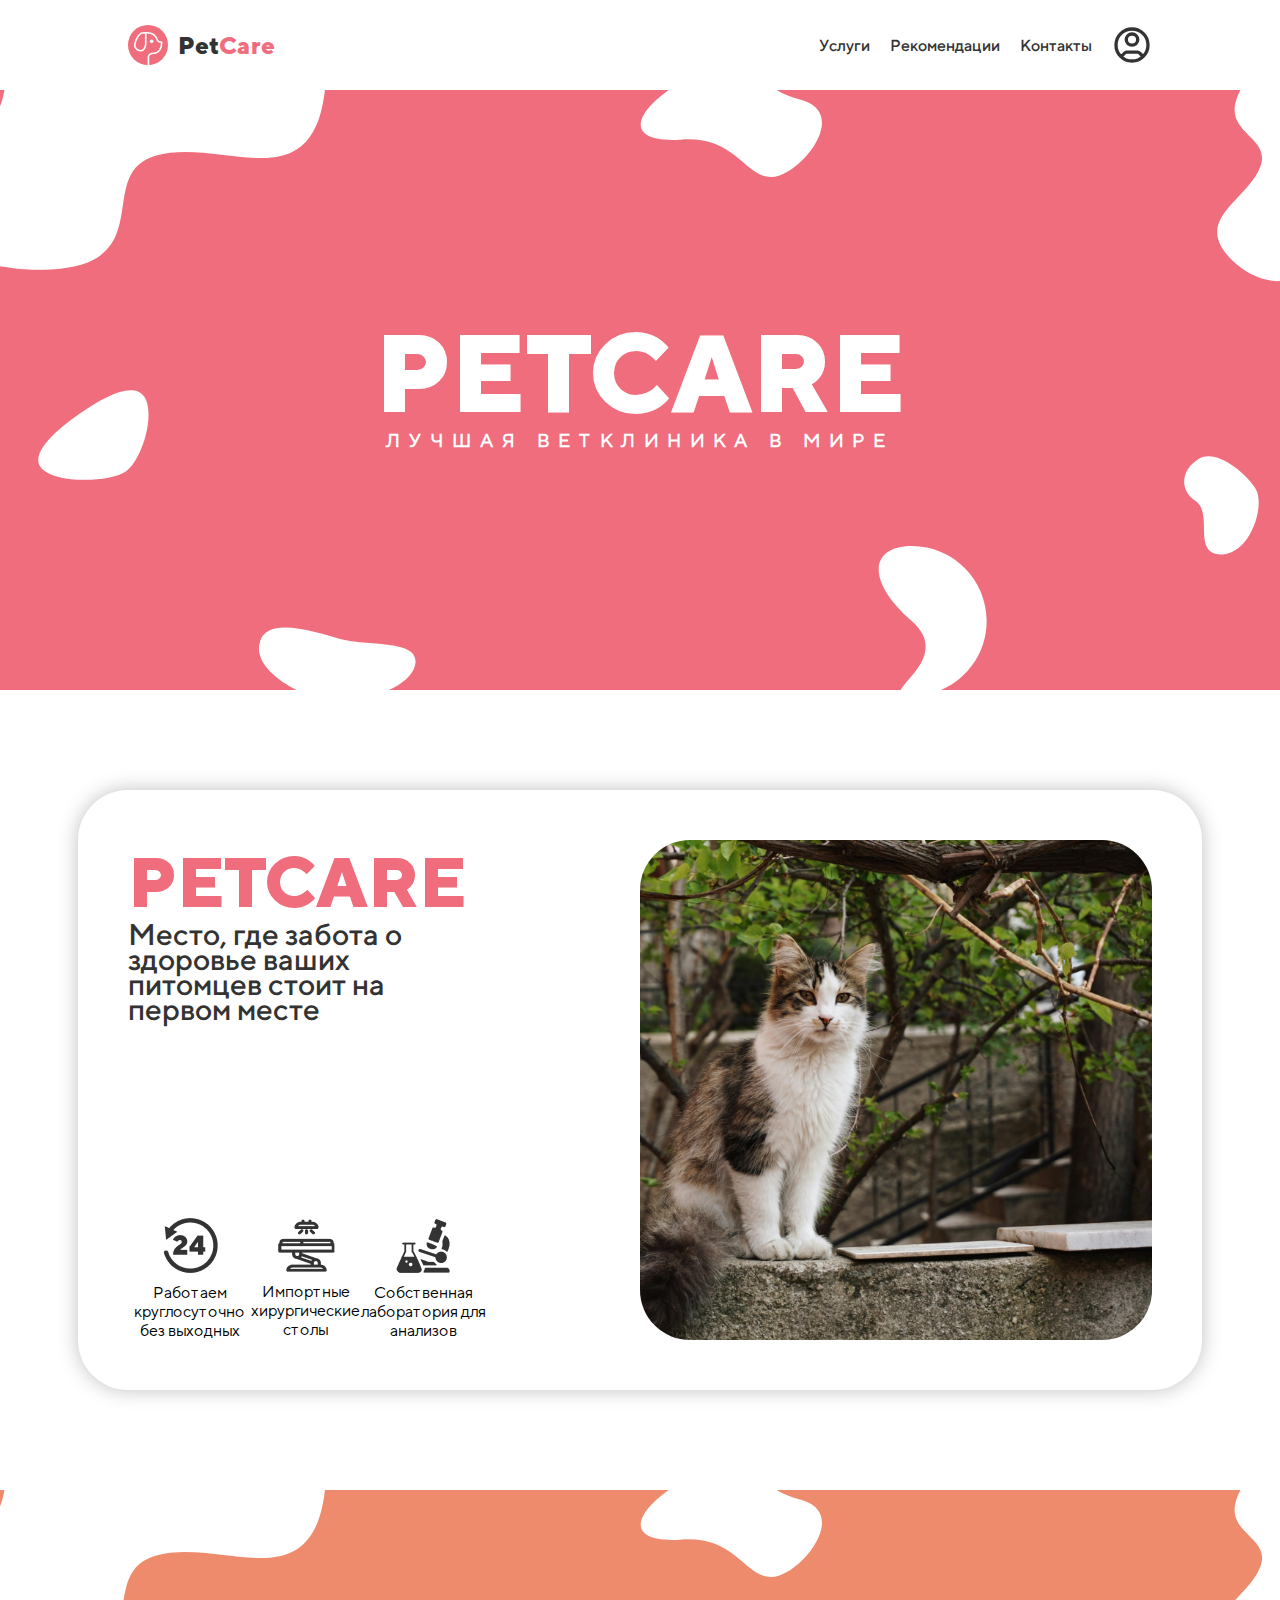
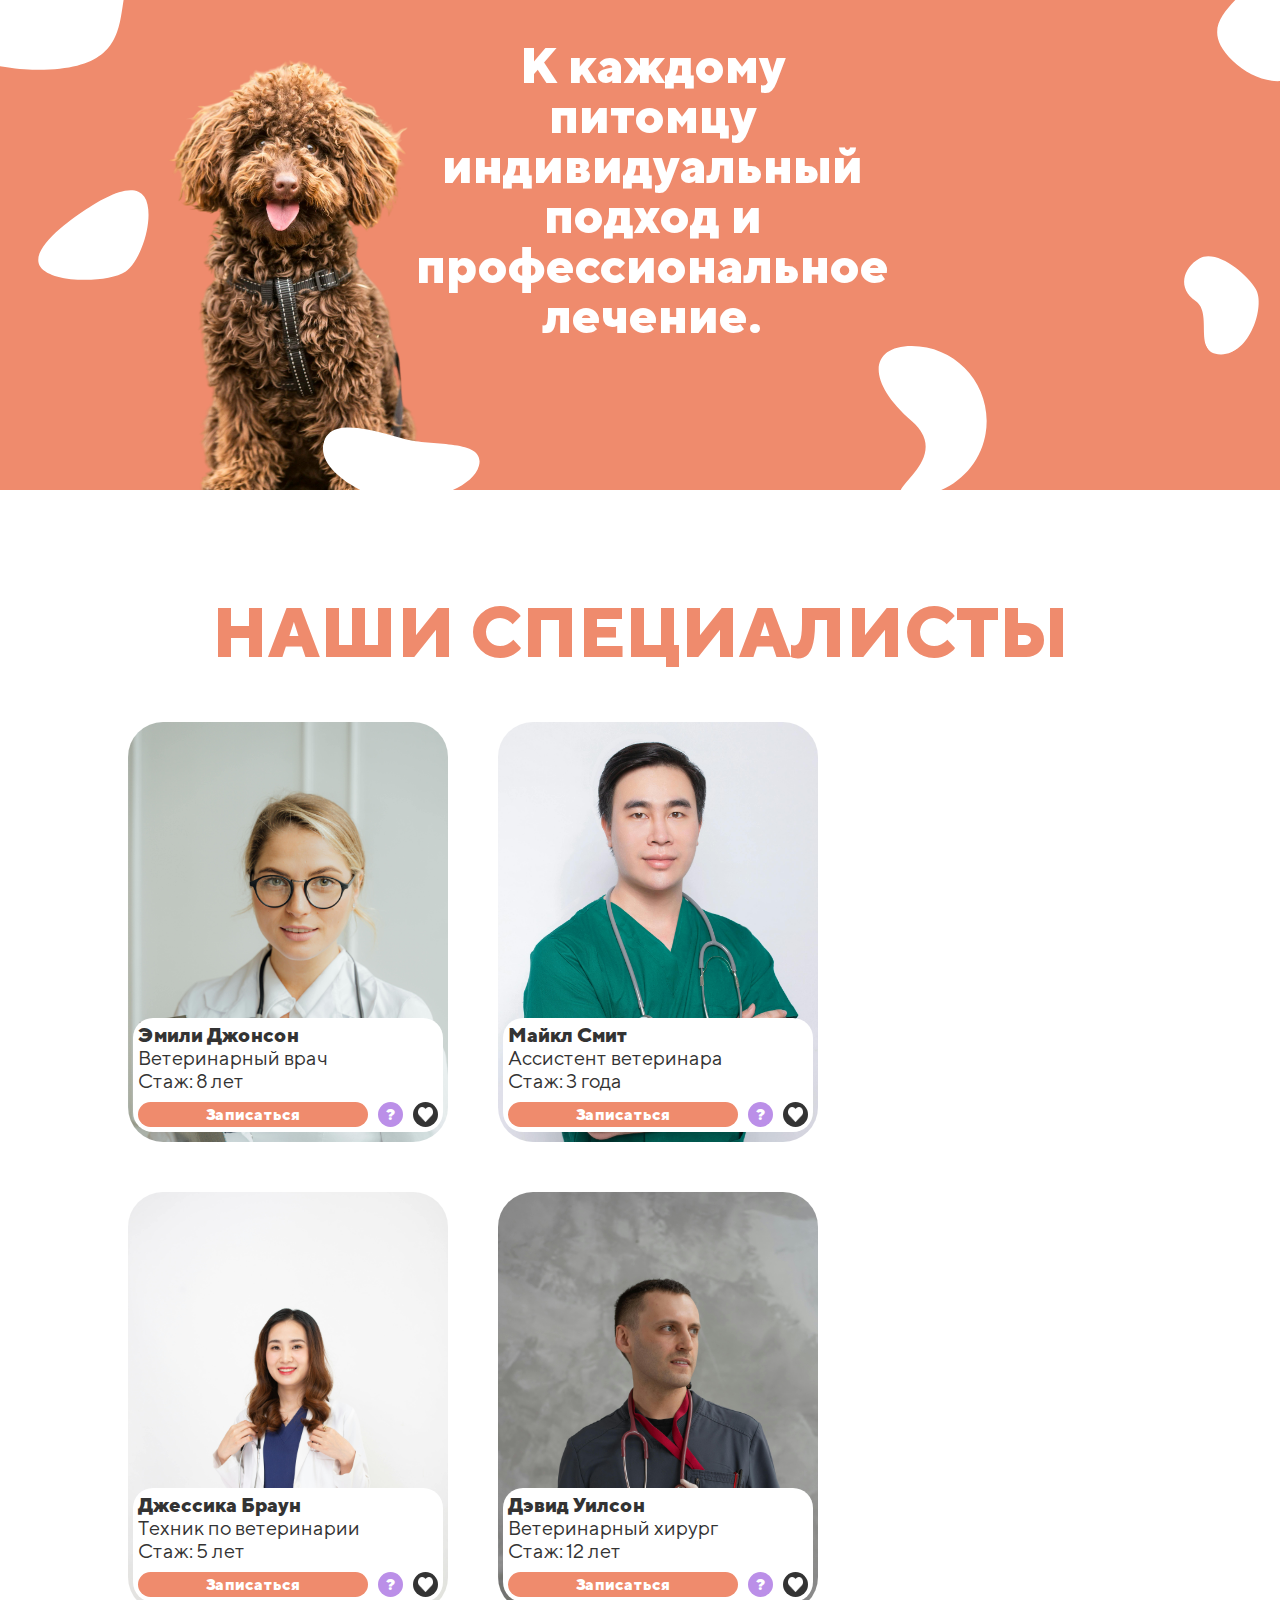
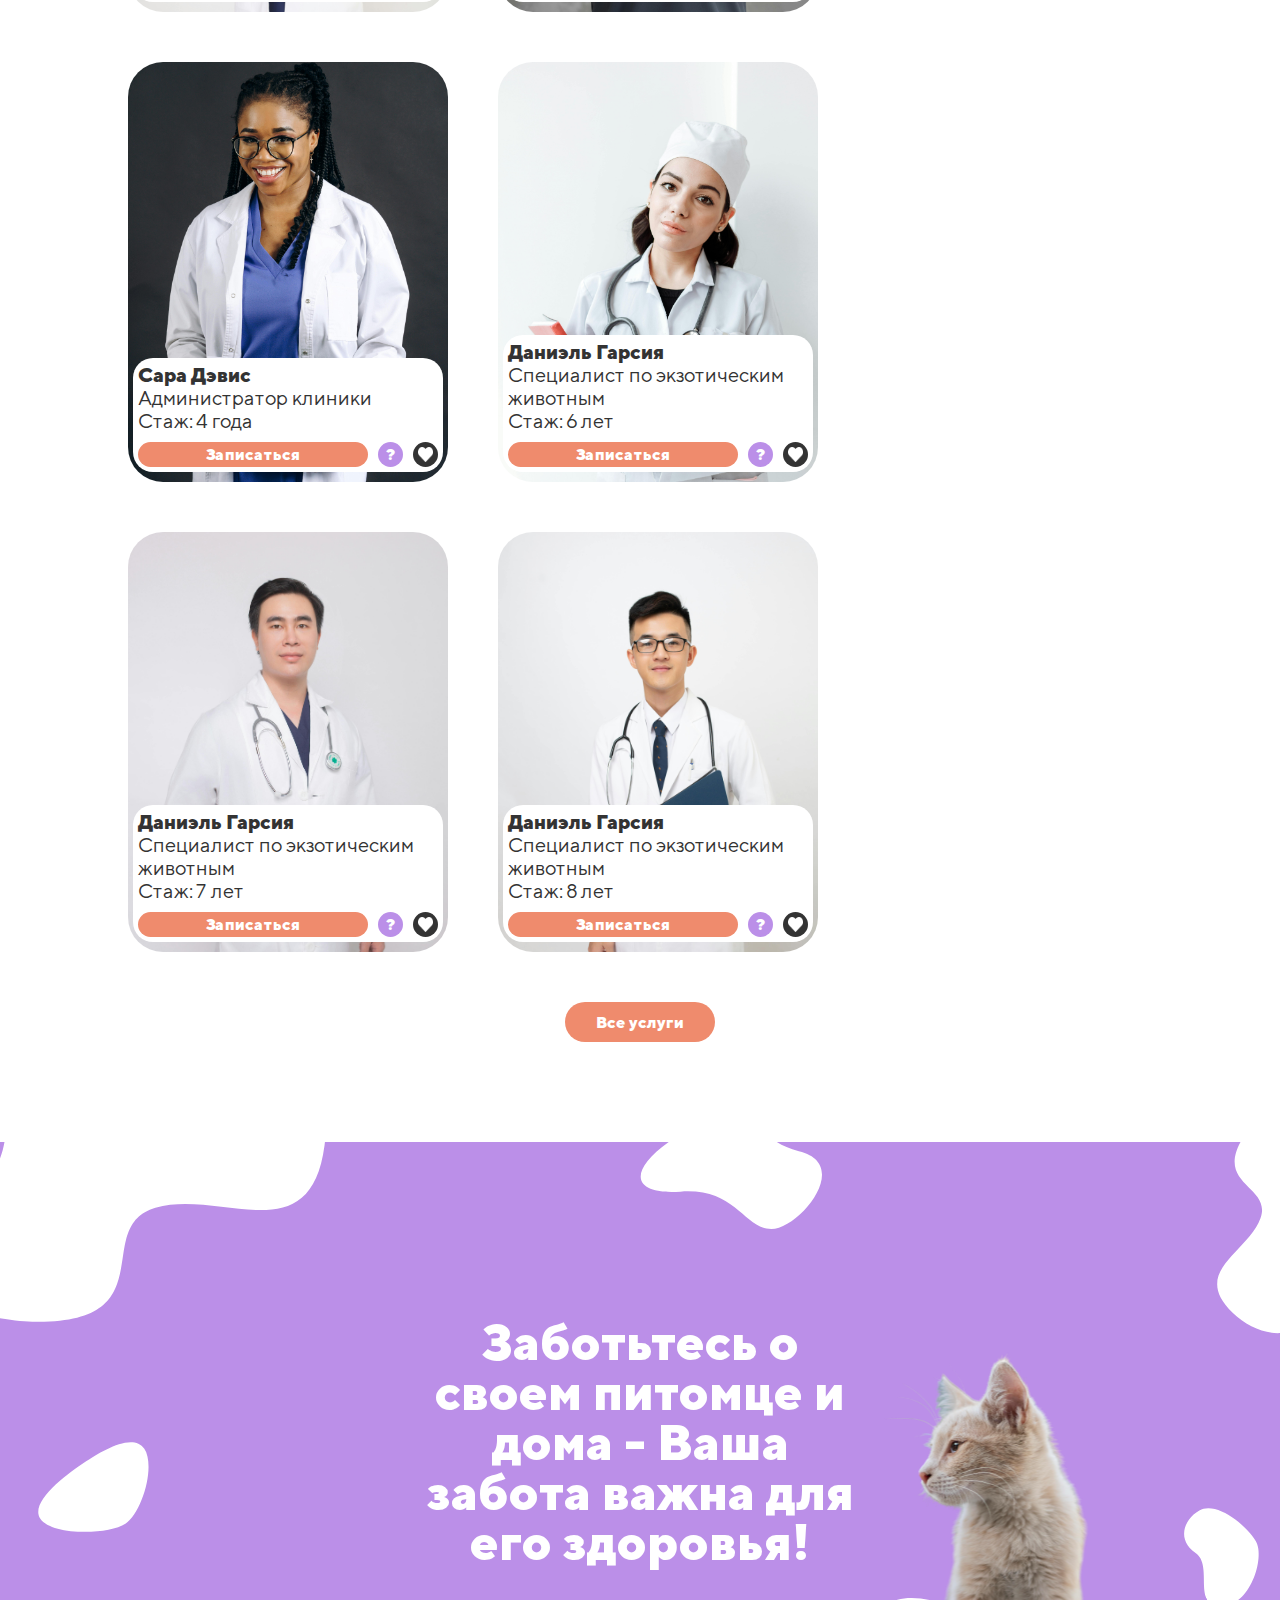
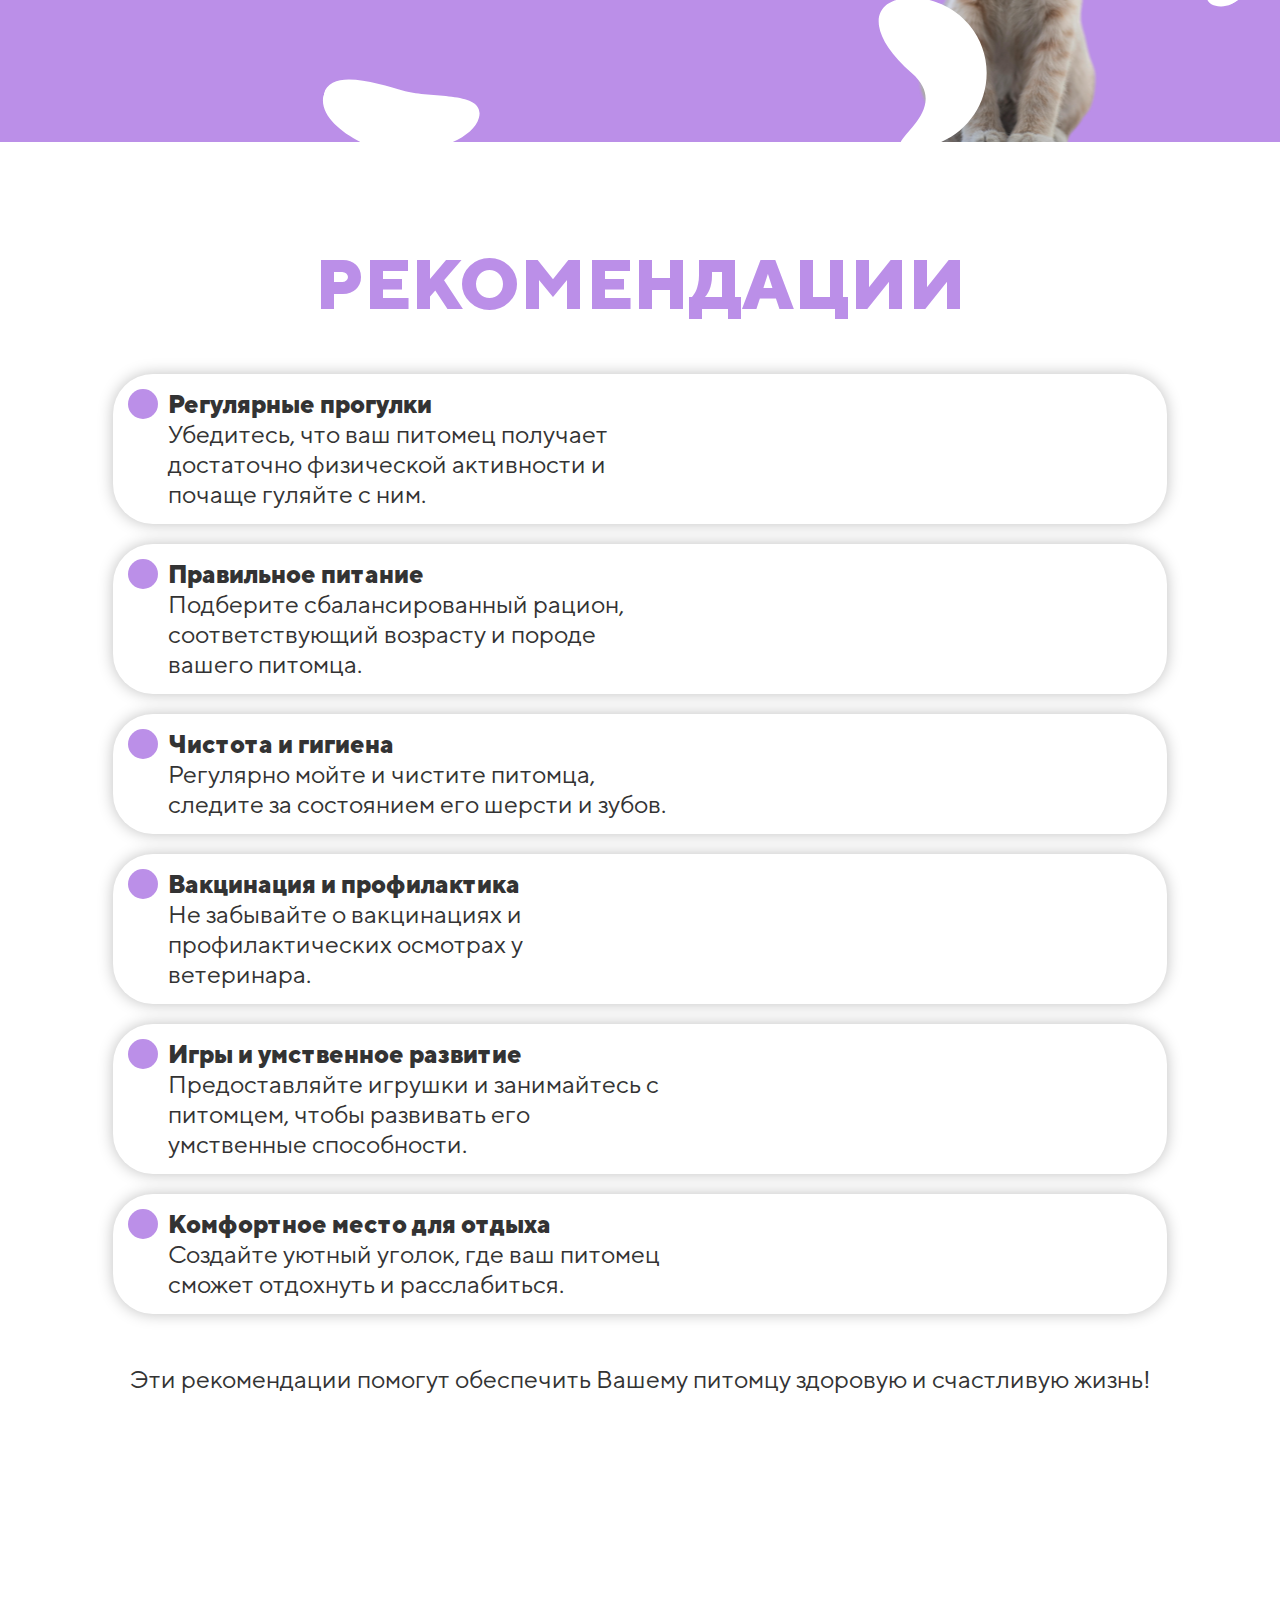
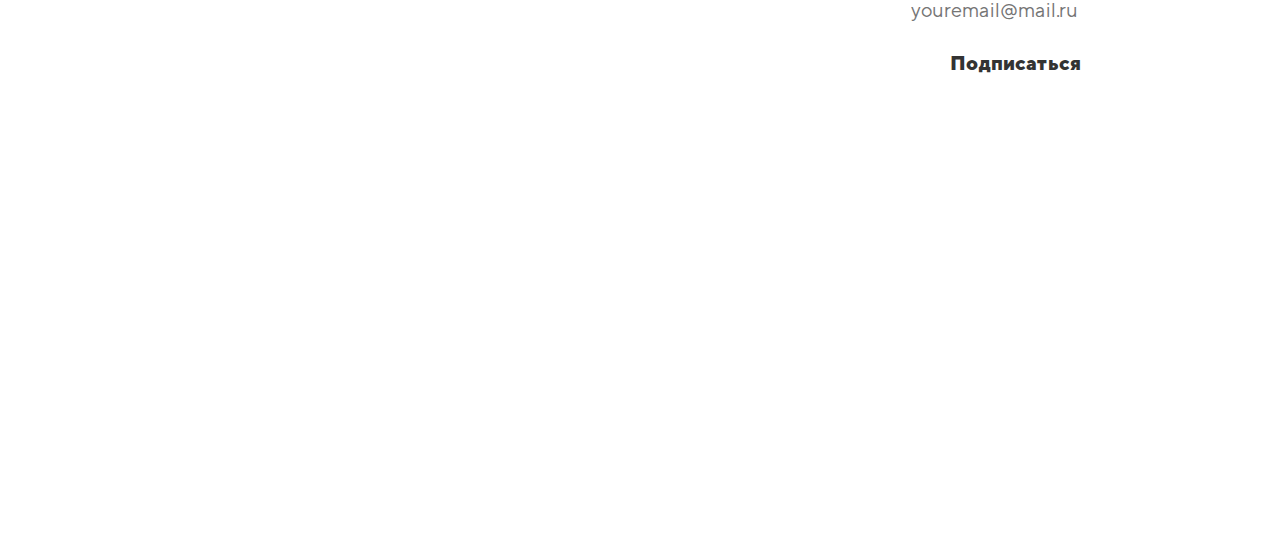
==== index.html @ 59696655 "development css - test media request" ====
<!DOCTYPE html>
<html lang="en">
<head>
    <meta charset="UTF-8">
    <meta name="viewport" content="width=device-width, initial-scale=1.0">

    <link rel="stylesheet" href="css/style.css">
    <link rel="stylesheet" href="css/index.css">
    <title>PetCare</title>
    <link rel="icon" href="Figma/Website layout/UI Elements/logo.svg" type="imgage/svg">
</head>
<body>

    <header>

        <nav class="menu">

            <div class="menu__logo">
                <a href="" class="menu__logotype" aria-label="Логотип"></a>
                <a href="" class="menu__title">Pet<span class="menu__title--color">Care</span></a>
            </div>

            <div class="menu__sections">
                <a href="services.html">Услуги</a>
                <a href="#recomendations">Рекомендации</a>
                <a href="#contacts">Контакты</a>
                <a href="#sign_in" class="menu__sign_up" aria-label="Профиль"></a>
                <a href="#sign_in" class="menu__sign_up--phone">Профиль</a>
            </div>

        </nav>

    </header>

    <main>

        <section id="banner_main" class="banner_main">
            <div class="banner_main__title">
                <p class="banner_main__title_text">PetCare</p>
                <p class="banner_main__slogan">Лучшая ветклиника в мире</span></p>
            </div>
            <div class="banner_main__bubbles">
                <img src="Figma/Website layout/UI Elements/Bubbles/Ellipse 1.svg" alt="Декоративная фигура" class="bubble b1">
                <img src="Figma/Website layout/UI Elements/Bubbles/Ellipse 2.svg" alt="Декоративная фигура" class="bubble b2">
                <img src="Figma/Website layout/UI Elements/Bubbles/Ellipse 3.svg" alt="Декоративная фигура" class="bubble b3">
                <img src="Figma/Website layout/UI Elements/Bubbles/Ellipse 4.svg" alt="Декоративная фигура" class="bubble b4">
                <img src="Figma/Website layout/UI Elements/Bubbles/Ellipse 5.svg" alt="Декоративная фигура" class="bubble b5">
                <img src="Figma/Website layout/UI Elements/Bubbles/Ellipse 6.svg" alt="Декоративная фигура" class="bubble b6">
                <img src="Figma/Website layout/UI Elements/Bubbles/Ellipse 7.svg" alt="Декоративная фигура" class="bubble b7">
            </div>
        </section>

        <section class="section_about" id="about">

            <div class="section_about__info">

                <div class="section_about__slogan">
                    <p class="section_about__title">PetCare</p>
                    <p class="section_about__text">Место, где забота о здоровье ваших питомцев стоит на первом месте</p>
                </div>
                
                <div class="section_about__facts">

                    <div class="section_about__fact section_about__time">
                        <img src="Figma/Website layout/UI Elements/24.png" alt="24 часа">
                        <p>Работаем круглосуточно без выходных</p>
                    </div>

                    <div class="section_about__fact section_about__hirurg">
                        <img src="Figma/Website layout/UI Elements/hirurg.png" alt="Хирургический стол">
                        <p>Импортные хирургические столы</p>
                    </div>

                    <div class="section_about__fact section_about__laboratory">
                        <img src="Figma/Website layout/UI Elements/laboratory.png" alt="Лаборатория">
                        <p>Собственная лаборатория для анализов</p>
                    </div>

                </div>

            </div>

            <div class="section_about__image" aria-label="Фото кошки"></div>

        </section>

        <section id="banner_specialists" class="banner_specialists">
            <p class="banner_specialists__title">К каждому питомцу индивидуальный подход
                и профессиональное лечение.</p>
            <img src="Figma/Website layout/media/brown_dog.png" alt="Коричневая собака" class="banner_specialists__dog">
            <div class="banner_specialists__bubbles">
                <img src="Figma/Website layout/UI Elements/Bubbles/Ellipse 1.svg" alt="Декоративная фигура" class="bubble b1">
                <img src="Figma/Website layout/UI Elements/Bubbles/Ellipse 2.svg" alt="Декоративная фигура" class="bubble b2">
                <img src="Figma/Website layout/UI Elements/Bubbles/Ellipse 3.svg" alt="Декоративная фигура" class="bubble b3">
                <img src="Figma/Website layout/UI Elements/Bubbles/Ellipse 4.svg" alt="Декоративная фигура" class="bubble b4">
                <img src="Figma/Website layout/UI Elements/Bubbles/Ellipse 5.svg" alt="Декоративная фигура" class="bubble b5">
                <img src="Figma/Website layout/UI Elements/Bubbles/Ellipse 6.svg" alt="Декоративная фигура" class="bubble b6">
                <img src="Figma/Website layout/UI Elements/Bubbles/Ellipse 7.svg" alt="Декоративная фигура" class="bubble b7">
            </div>
        </section>

        <section class="section_specialists">
            <p class="section_specialists__title">Наши специалисты</p>

            <div class="section_specialists__list">

                <div class="section_specialists__doctor d1" style="background-image: url('Figma/Website layout/media/doctor 1.jpg');">
                    <div class="section_specialists__doctor_info_card">
                        <div class="section_specialists__doctor_info">
                            <p class="name">Эмили Джонсон</p>
                            <p class="job">Ветеринарный врач</p>
                            <p class="experience">Стаж: 8 лет</p>
                        </div>
                        <div class="section_specialists__doctor_buttons">
                            <a href="services.html" role="button" class="button__booking">Записаться</a>
                            <a href="about_doctor.html" role="button" class="button__about">?</a>
                            <label for="favorite1" class="button_favorite">
                                <input type="checkbox" id="favorite1">
                                <div class="button_favorite__button"><img src="Figma/Website layout/UI Elements/heart 2.png" alt="Сердечко"></div>
                            </label>
                        </div>
                    </div>
                </div>
                
                <div class="section_specialists__doctor d2" style="background-image: url('Figma/Website layout/media/doctor 2.jpg');">
                    <div class="section_specialists__doctor_info_card">
                        <div class="section_specialists__doctor_info">
                            <p class="name">Майкл Смит</p>
                            <p class="job">Ассистент ветеринара</p>
                            <p class="experience">Стаж: 3 года</p>
                        </div>
                        <div class="section_specialists__doctor_buttons">
                            <a href="services.html" role="button" class="button__booking">Записаться</a>
                            <a href="about_doctor.html" role="button" class="button__about">?</a>
                            <label for="favorite2" class="button_favorite">
                                <input type="checkbox" id="favorite2">
                                <div class="button_favorite__button"><img src="Figma/Website layout/UI Elements/heart 2.png" alt="Сердечко"></div>
                            </label>
                        </div>
                    </div>
                </div>

                <div class="section_specialists__doctor d3" style="background-image: url('Figma/Website layout/media/doctor 3.jpg');">
                    <div class="section_specialists__doctor_info_card">
                        <div class="section_specialists__doctor_info">
                            <p class="name">Джессика Браун</p>
                            <p class="job">Техник по ветеринарии</p>
                            <p class="experience">Стаж: 5 лет</p>
                        </div>
                        <div class="section_specialists__doctor_buttons">
                            <a href="services.html" role="button" class="button__booking">Записаться</a>
                            <a href="about_doctor.html" role="button" class="button__about">?</a>
                            <label for="favorite3" class="button_favorite">
                                <input type="checkbox" id="favorite3">
                                <div class="button_favorite__button"><img src="Figma/Website layout/UI Elements/heart 2.png" alt="Сердечко"></div>
                            </label>
                        </div>
                    </div>
                </div>

                <div class="section_specialists__doctor d4" style="background-image: url('Figma/Website layout/media/doctor 4.jpg');">
                    <div class="section_specialists__doctor_info_card">
                        <div class="section_specialists__doctor_info">
                            <p class="name">Дэвид Уилсон</p>
                            <p class="job">Ветеринарный хирург</p>
                            <p class="experience">Стаж: 12 лет</p>
                        </div>
                        <div class="section_specialists__doctor_buttons">
                            <a href="services.html" role="button" class="button__booking">Записаться</a>
                            <a href="about_doctor.html" role="button" class="button__about">?</a>
                            <label for="favorite4" class="button_favorite">
                                <input type="checkbox" id="favorite4">
                                <div class="button_favorite__button"><img src="Figma/Website layout/UI Elements/heart 2.png" alt="Сердечко"></div>
                            </label>
                        </div>
                    </div>
                </div>
                
                <div class="section_specialists__doctor d5" style="background-image: url('Figma/Website layout/media/doctor 5.jpg');">
                    <div class="section_specialists__doctor_info_card">
                        <div class="section_specialists__doctor_info">
                            <p class="name">Сара Дэвис</p>
                            <p class="job">Администратор клиники</p>
                            <p class="experience">Стаж: 4 года</p>
                        </div>
                        <div class="section_specialists__doctor_buttons">
                            <a href="services.html" role="button" class="button__booking">Записаться</a>
                            <a href="about_doctor.html" role="button" class="button__about">?</a>
                            <label for="favorite5" class="button_favorite">
                                <input type="checkbox" id="favorite5">
                                <div class="button_favorite__button"><img src="Figma/Website layout/UI Elements/heart 2.png" alt="Сердечко"></div>
                            </label>
                        </div>
                    </div>
                </div>

                <div class="section_specialists__doctor d6" style="background-image: url('Figma/Website layout/media/doctor 6.jpg');">
                    <div class="section_specialists__doctor_info_card">
                        <div class="section_specialists__doctor_info">
                            <p class="name">Даниэль Гарсия</p>
                            <p class="job">Специалист по экзотическим животным</p>
                            <p class="experience">Стаж: 6 лет</p>
                        </div>
                        <div class="section_specialists__doctor_buttons">
                            <a href="services.html" role="button" class="button__booking">Записаться</a>
                            <a href="about_doctor.html" role="button" class="button__about">?</a>
                            <label for="favorite6" class="button_favorite">
                                <input type="checkbox" id="favorite6">
                                <div class="button_favorite__button"><img src="Figma/Website layout/UI Elements/heart 2.png" alt="Сердечко"></div>
                            </label>
                        </div>
                    </div>
                </div>

                <div class="section_specialists__doctor d7" style="background-image: url('Figma/Website layout/media/doctor 7.jpg');">
                    <div class="section_specialists__doctor_info_card">
                        <div class="section_specialists__doctor_info">
                            <p class="name">Даниэль Гарсия</p>
                            <p class="job">Специалист по экзотическим животным</p>
                            <p class="experience">Стаж: 7 лет</p>
                        </div>
                        <div class="section_specialists__doctor_buttons">
                            <a href="services.html" role="button" class="button__booking">Записаться</a>
                            <a href="about_doctor.html" role="button" class="button__about">?</a>
                            <label for="favorite7" class="button_favorite">
                                <input type="checkbox" id="favorite7">
                                <div class="button_favorite__button"><img src="Figma/Website layout/UI Elements/heart 2.png" alt="Сердечко"></div>
                            </label>
                        </div>
                    </div>
                </div>

                <div class="section_specialists__doctor d8" style="background-image: url('Figma/Website layout/media/doctor 8.jpg');">
                    <div class="section_specialists__doctor_info_card">
                        <div class="section_specialists__doctor_info">
                            <p class="name">Даниэль Гарсия</p>
                            <p class="job">Специалист по экзотическим животным</p>
                            <p class="experience">Стаж: 8 лет</p>
                        </div>
                        <div class="section_specialists__doctor_buttons">
                            <a href="services.html" role="button" class="button__booking">Записаться</a>
                            <a href="about_doctor.html" role="button" class="button__about">?</a>
                            <label for="favorite8" class="button_favorite">
                                <input type="checkbox" id="favorite8">
                                <div class="button_favorite__button"><img src="Figma/Website layout/UI Elements/heart 2.png" alt="Сердечко"></div>
                            </label>
                        </div>
                    </div>
                </div>

            </div>

            <a href="services.html" role="button" class="button__services">Все услуги</a>
        </section>

        <section id="banner_recomendations" class="banner_recomendations">
            <p class="banner_recomendations__title">Заботьтесь о своем питомце и дома -
                Ваша забота важна для его здоровья!</p>
            <img src="Figma/Website layout/media/white_cat.png" alt="Белые кот" class="banner_recomendations__cat">
            <div class="banner_recomendations__bubbles">
                <img src="Figma/Website layout/UI Elements/Bubbles/Ellipse 1.svg" alt="Декоративная фигура" class="bubble b1">
                <img src="Figma/Website layout/UI Elements/Bubbles/Ellipse 2.svg" alt="Декоративная фигура" class="bubble b2">
                <img src="Figma/Website layout/UI Elements/Bubbles/Ellipse 3.svg" alt="Декоративная фигура" class="bubble b3">
                <img src="Figma/Website layout/UI Elements/Bubbles/Ellipse 4.svg" alt="Декоративная фигура" class="bubble b4">
                <img src="Figma/Website layout/UI Elements/Bubbles/Ellipse 5.svg" alt="Декоративная фигура" class="bubble b5">
                <img src="Figma/Website layout/UI Elements/Bubbles/Ellipse 6.svg" alt="Декоративная фигура" class="bubble b6">
                <img src="Figma/Website layout/UI Elements/Bubbles/Ellipse 7.svg" alt="Декоративная фигура" class="bubble b7">
            </div>
        </section>

        <section class="recomendations" id="recomendations">
            <p class="recomendations__title">Рекомендации</p>
            
            <div class="recomendations__list">

                <div class="recomendations__tip t1">
                    <div class="list_mark"></div>
                    <div class="tip_text">
                        <p class="tip_title">Регулярные прогулки</p>
                        <p class="tip_text">Убедитесь, что ваш питомец получает достаточно физической активности и почаще гуляйте с ним.</p>
                    </div>
                </div>

                <div class="recomendations__tip t2">
                    <div class="list_mark"></div>
                    <div class="tip_text">
                        <p class="tip_title">Правильное питание</p>
                        <p class="tip_text">Подберите сбалансированный рацион, соответствующий возрасту и породе вашего питомца.</p>
                    </div>
                </div>

                <div class="recomendations__tip t3">
                    <div class="list_mark"></div>
                    <div class="tip_text">
                        <p class="tip_title">Чистота и гигиена</p>
                        <p class="tip_text">Регулярно мойте и чистите питомца, следите за состоянием его шерсти и зубов.</p>
                    </div>
                </div>

                <div class="recomendations__tip t4">
                    <div class="list_mark"></div>
                    <div class="tip_text">
                        <p class="tip_title">Вакцинация и профилактика</p>
                        <p class="tip_text">Не забывайте о вакцинациях и профилактических осмотрах у ветеринара.</p>
                    </div>
                </div>

                <div class="recomendations__tip t5">
                    <div class="list_mark"></div>
                    <div class="tip_text">
                        <p class="tip_title">Игры и умственное развитие</p>
                        <p class="tip_text">Предоставляйте игрушки и занимайтесь с питомцем, чтобы развивать его умственные способности.</p>
                    </div>
                </div>

                <div class="recomendations__tip t6">
                    <div class="list_mark"></div>
                    <div class="tip_text">
                        <p class="tip_title">Комфортное место для отдыха</p>
                        <p class="tip_text">Создайте уютный уголок, где ваш питомец сможет отдохнуть и расслабиться.</p>
                    </div>
                </div>

            </div>

            <p class="recomendations__info">Эти рекомендации помогут обеспечить Вашему питомцу здоровую и счастливую жизнь!</p>

        </section>

    </main>

    <footer>

        <video autoplay loop muted src="Figma/Website layout/media/walk_cat.mp4"></video>
        
        <div class="contacts" id="contacts">
            <p class="contacts__title">Контакты</p>
            <div class="contacts__info">
                <div class="contacts__contact contacts__location">
                    <img src="Figma/Website layout/UI Elements/location.png" alt="Метка локации">
                    <p>ул. Зоологическая, 15, г. Москва, Россия</p>
                </div>
                <div class="contacts__contact contacts__telephone">
                    <img src="Figma/Website layout/UI Elements/phone.png" alt="Смартфон">
                    <p>+7 (495) 123-45-67</p>
                </div>
                <div class="contacts__contact contacts__email">
                    <img src="Figma/Website layout/UI Elements/mail.png" alt="Почтовое письмо">
                    <p>petcare@mail.ru</p>
                </div>
                <div class="contacts__contact contacts__time">
                    <img src="Figma/Website layout/UI Elements/24 white.png" alt="24 часа">
                    <p>Круглосуточно, без выходных</p>
                </div>
            </div>
            <div class="contacts__links">
                <a href="t.me/ia_panorama_mospolytech" class="contacts__link contacts__telegram"><img src="Figma/Website layout/UI Elements/telegram.png" alt="Логотип телеграм"></a>
                <a href="https://vk.com/kuratortv" class="contacts__link contacts__vk"><img src="Figma/Website layout/UI Elements/vk.png" alt="Логотип ВК"></a>
                <a href="mail.ru" class="contacts__link contacts__mail"><img src="Figma/Website layout/UI Elements/mail.svg" alt="Логотип почты"></a>
                <a href="tel:+79186579733" class="contacts__link contacts_phone"><img src="Figma/Website layout/UI Elements/phone.png" alt="Логотип телефона"></a>
            </div>
        </div>

        <div class="subscribe">
            <p class="subscribe__title">Подписка на новости</p>
            <form action="">
                <input required type="email" placeholder="youremail@mail.ru" class="subscribe__input">
                <button type="submit" class="button__subscribe">Подписаться</button>
            </form>
        </div>

        <p class="site_info">© 2025 PetCare</p>

    </footer>

</body>
</html>
---- css/style.css ----
@font-face {
    font-family: "TT Norms regular";
    src: url(../fonts/TTNorms-Regular.ttf);
}


@font-face {
    font-family: "TT Norms medium";
    src: url(../fonts/TTNorms-Medium.otf);
}

@font-face {
    font-family: "TT Norms bold";
    src: url(../fonts/TTNorms-Bold.ttf);
}

@font-face {
    font-family: "TT Norms extrabold";
    src: url(../fonts/TTNorms-ExtraBold.ttf);
}
html{
    scroll-behavior: smooth;
}

body{
    font-family: 'TT Norms regular';
    margin: 0;
    padding: 0;
}

:root{
    --primary-color: #333333;
    --secondary-color: #EF6D7C;
    --peach-color: #EF8B6D;
    --lavender-color: #BB8FE8;
}

::-webkit-scrollbar {
    width: 3px;
    height: 5px;
    display: block;
}

::-webkit-scrollbar-thumb {
    background: var(--primary-color);
    border-radius: 7px;
    padding: 1px;
}

::-webkit-scrollbar-thumb:hover {
    background: var(--secondary-color);
}

a{
    text-decoration: none;
}

p{
    padding: 0;
    margin: 0;
    cursor: default;
}
---- css/index.css ----
/* Шапка сайта */

header{
    display: flex;
    position: sticky;
    z-index: 1000;
    background-color: white;
    justify-content: center;
    align-items: center;
    top: 0;
    height: 10vh;
    width: 100%;
}

nav{
    display: flex;
    align-items: center;
    width: 80%;
}

.menu__logo{
    display: flex;
    align-items: center;
    gap: 10px;
}

.menu__logotype{
    background-image: url("../Figma/Website layout/UI Elements/logo.svg");
    background-size: cover;
    width: 40px;
    height: 40px;
}

.menu__title{
    font-family: 'TT Norms extrabold';
    font-size: 18pt;
    color: var(--primary-color);
}

.menu__title--color{
    color: var(--secondary-color);
}

.menu__sections{
    display: flex;
    margin-left: auto;
    align-items: center;
    gap: 20px;
}

.menu__sections a{
    color: var(--primary-color);
    font-size: 14;
    font-family: 'TT Norms medium';
    font-weight: 10;
    transition: color 0.5s;
}

.menu__sections a:hover{
    color: var(--secondary-color);
}

.menu__sign_up{
    display: flex;
    height: 40px;
    width: 40px;
    background-image: url("../Figma/Website layout/UI Elements/sign in.svg");
    background-size: cover;
}

.menu__sign_up:hover{
    background-image: url("../Figma/Website layout/UI Elements/sign in pink.png");
}

.menu__sign_up--phone{
    display: none;
}



/* Основное содержание сайта */
main{
    display: flex;
    flex-direction: column;
    gap: 100px;
    justify-content: center;
    align-items: center;
    padding-bottom: 50px;
}


/* Главный баннер */

.banner_main{
    display: flex;
    background-color: var(--secondary-color);
    height: 600px;
    width: 100%;
    position: relative;
    justify-content: center;
    align-items: center;
}

.banner_main__title{
    justify-content: center;
    align-items: center;
    color: white;
    z-index: 1;
}

.banner_main__title_text{
    color: white;
    font-size: 110px;
    font-family: 'TT Norms extrabold';
    font-weight: 800;
    text-transform: uppercase;
    line-height: 100px;
    word-wrap: break-word
}

.banner_main__slogan{
    color: white;
    font-size: 19px;
    font-family: 'TT Norms regular';
    font-weight: 700;
    text-transform: uppercase;
    line-height: 38px;
    letter-spacing: 9px;
    word-wrap: break-word;
    text-align: center;
}

.banner_main__slogan--letter{
    letter-spacing: 0;
}

.banner_main__bubbles{
    display: flex;
    position: absolute;
    top: 0;
    bottom: 0;
    right: 0;
    left: 0;
    overflow: hidden;
}

.banner_main
.bubble{
    position: absolute;
}

.banner_main .b1{top: 80%; left: 70%; transform: scale(1.5) rotate(0deg); animation: bubble1 8s  ease infinite alternate-reverse;}
.banner_main .b2{top: 50%; left: 3%; transform: scale(1) rotate(0deg); animation: bubble2 8s  ease infinite alternate;}
.banner_main .b3{top: 90%; left: 20%; transform: scale(1) rotate(15deg); animation: bubble3 8s  ease infinite alternate-reverse;}
.banner_main .b4{top: 60%; left: 90%; transform: scale(0.7) rotate(60deg); animation: bubble4 8s  ease infinite alternate;}
.banner_main .b5{top: -5%; left: 50%; transform: scale(1) rotate(180deg); animation: bubble5 8s  ease infinite alternate;}
.banner_main .b6{top: 1%; left: 95%; transform: scale(1.5) rotate(60deg); animation: bubble6 8s  ease infinite alternate;}
.banner_main .b7{top: -10%; left: -3%; transform: scale(1.5) rotate(180deg); animation: bubble7 8s  ease infinite alternate;}

@keyframes bubble1 {
    0% {}
    100% {top: 75%; left: 75%; transform: scale(1.5) rotate(10deg);}
}
@keyframes bubble2 {
    0% {}
    100% {top: 55%; left: 5%; transform: scale(1) rotate(-10deg);}
}
@keyframes bubble3 {
    0% {}
    100% {top: 85%; left: 15%; transform: scale(1) rotate(30deg);}
}
@keyframes bubble4 {
    0% {}
    100% {top: 55%; left: 85%; transform: scale(0.7) rotate(70deg);}
}
@keyframes bubble5 {
    0% {}
    100% {top: 0%; left: 45%; transform: scale(1) rotate(170deg);}
}
@keyframes bubble6 {
    0% {}
    100% {top: 5%; left: 90%; transform: scale(1.5) rotate(70deg);}
}
@keyframes bubble7 {
    0% {}
    100% {top: -5%; left: 0%; transform: scale(1.5) rotate(170deg);}
}


/* О клинике */

.section_about{
    display: flex;
    flex-direction: row;
    justify-self: center;
    justify-content: center;
    align-items: center;
    width: 80%;
    height: 500px;
    box-shadow: 0px 0px 20px rgba(0, 0, 0, 0.25);
    border-radius: 50px;
    padding: 50px;
}

.section_about__image{
    display: flex;
    margin-left: auto;
    height: 100%;
    width: 50%;

    background-image: url("../Figma/Website layout/media/first_cat.jpg");
    background-size: cover;
    background-position: 100%;
    border-radius: 50px;
}

.section_about__info{
    display: flex;
    flex-direction: column;
    width: 35%;
    height: 100%;
}

.section_about__slogan{
    display: flex;
    flex-direction: column;
}

.section_about__title{
    font-family: 'TT Norms extrabold';
    font-weight: 900;
    font-size: 70px;
    color: var(--secondary-color);
    text-transform: uppercase;
}

.section_about__text{
    font-size: 30px;
    font-family: 'TT Norms medium';
    font-weight: 500;
    line-height: 25px;
    word-wrap: break-word;
    color: var(--primary-color);
}

.section_about__facts{
    display: flex;
    flex-direction: row;
    margin-top: auto;
    justify-content: start;
    align-items: center;
}

.section_about__fact{
    display: flex;
    flex-direction: column;
    align-items: center;
    text-align: center;
    word-wrap: break-word;
    gap: 10px;
}


/* Баннер специалисты */

.banner_specialists{
    display: flex;
    background-color: var(--peach-color);
    height: 600px;
    width: 100%;
    position: relative;
    justify-content: center;
    align-items: center;
    overflow: hidden;
}

.banner_specialists__title{
    display: flex;
    width: 35%;
    text-align: center;
    color: white;
    font-size: 50px;
    font-family: 'TT Norms extrabold';
    line-height: 50px;
    word-wrap: break-word;
    z-index: 3;
}

.banner_specialists img{
    position: absolute;
    transform: scale(0.5);
    left: -10%;
    z-index: 2;
}

.banner_main__bubbles{
    display: flex;
    position: absolute;
    top: 0;
    bottom: 0;
    right: 0;
    left: 0;
    overflow: hidden;
}

.banner_specialists
.bubble{
    position: absolute;
}

.banner_specialists .b1{top: 80%; left: 70%; transform: scale(1.5) rotate(0deg); animation: bubble1 8s  ease infinite alternate-reverse;}
.banner_specialists .b2{z-index: 1; top: 50%; left: 3%; transform: scale(1) rotate(0deg); animation: bubble2 8s  ease infinite alternate;}
.banner_specialists .b3{top: 90%; left: 25%; transform: scale(1) rotate(15deg); animation: bubble3 8s  ease infinite alternate-reverse;}
.banner_specialists .b4{top: 60%; left: 90%; transform: scale(0.7) rotate(60deg); animation: bubble4 8s  ease infinite alternate;}
.banner_specialists .b5{top: -5%; left: 50%; transform: scale(1) rotate(180deg); animation: bubble5 8s  ease infinite alternate;}
.banner_specialists .b6{top: 1%; left: 95%; transform: scale(1.5) rotate(60deg); animation: bubble6 8s  ease infinite alternate;}
.banner_specialists .b7{top: -10%; left: -3%; transform: scale(1.5) rotate(180deg); animation: bubble7 8s  ease infinite alternate;}

@keyframes bubble1 {
    0% {}
    100% {top: 75%; left: 75%; transform: scale(1.5) rotate(10deg);}
}
@keyframes bubble2 {
    0% {}
    100% {top: 55%; left: 7%; transform: scale(1) rotate(-10deg);}
}
@keyframes bubble3 {
    0% {}
    100% {top: 85%; left: 20%; transform: scale(1) rotate(30deg);}
}
@keyframes bubble4 {
    0% {}
    100% {top: 55%; left: 85%; transform: scale(0.7) rotate(70deg);}
}
@keyframes bubble5 {
    0% {}
    100% {top: 0%; left: 45%; transform: scale(1) rotate(170deg);}
}
@keyframes bubble6 {
    0% {}
    100% {top: 5%; left: 90%; transform: scale(1.5) rotate(70deg);}
}
@keyframes bubble7 {
    0% {}
    100% {top: -5%; left: 0%; transform: scale(1.5) rotate(170deg);}
}


/* Раздел специалисты */
.section_specialists{
    display: flex;
    flex-direction: column;
    width: 80%;
    justify-content: center;
    align-items: center;
    gap: 50px
}

.section_specialists__title{
    text-align: center;
    color: var(--peach-color);
    font-family: 'TT Norms extrabold';
    font-size: 70px;
    text-transform: uppercase;
    word-wrap: break-word;
}

.section_specialists__list{
    display: flex;
    flex-direction: row;
    flex-wrap: wrap;
    width: 100%;
    gap: 50px;
}

.section_specialists__doctor{
    display: flex;
    flex-direction: column;
    justify-content: center;
    align-items: center;
    width: auto;
    width: 300px;
    height: 400px;
    aspect-ratio: 6/8;
    padding: 10px;

    background-position: top;
    background-size: cover;
    background-clip: inherit;
    border-radius: 35px;
    transition: all 0.5s;
}


.section_specialists__doctor:hover{
    transform: scale(1.1);
}

.section_specialists__doctor_info_card{
    display: flex;
    flex-direction: column;
    width: 100%;
    margin-top: auto;
    padding: 5px;
    background-color: white;
    border-radius: 20px;
    gap: 10px
}

.section_specialists__doctor_info{
    color: var(--primary-color);
    font-size: 20px;
    font-family: 'TT Norms regular';
    font-weight: 500;
    word-wrap: break-word
}

.section_specialists__doctor .name{
    font-family: 'TT Norms extrabold';
}

.section_specialists__doctor_buttons{
    display: flex;
    margin-top: auto;
    flex-direction: row;
    gap: 10px;
}

.button__booking{
    display: flex;
    text-align: center;
    justify-content: center;
    align-items: center;
    height: max-content;
    min-height: 25px;
    width: 100%;

    background-color: var(--peach-color);
    border-radius: 1000px;
    color: white;
    font-family: 'TT Norms extrabold';
    font-weight: 800;
}

.button__about{
    display: flex;
    text-align: center;
    justify-content: center;
    align-items: center;
    height: max-content;
    min-height: 25px;
    aspect-ratio: 1/1;

    background-color: var(--lavender-color);
    border-radius: 1000px;
    color: white;
    font-family: 'TT Norms extrabold';
    font-weight: 800;
}

.button_favorite__button{
    display: flex;
    justify-content: center;
    align-items: center;
    aspect-ratio: 1/1;
    min-height: 25px;

    cursor: pointer;
    background-color: var(--primary-color);
    border-radius: 1000px;
}

.button_favorite__button img{
    height: 15px;
    width: 15px;
}

.button_favorite input{
    display: none;
}

.button_favorite input:checked + .button_favorite__button{
    background-color: var(--secondary-color);
}


.button__services{
    display: flex;
    text-align: center;
    justify-content: center;
    align-items: center;
    background-color: var(--peach-color);
    width: 150px;
    min-width: min-content;
    height: 40px;
    color: white;
    font-family: 'TT Norms extrabold';
    font-size: 1em;
    border-radius: 1000px;
}



/* Баннер рекомендации */

.banner_recomendations{
    display: flex;
    background-color: var(--lavender-color);
    height: 600px;
    width: 100%;
    position: relative;
    justify-content: center;
    align-items: center;
    overflow: hidden;
}

.banner_recomendations__title{
    display: flex;
    width: 35%;
    text-align: center;
    color: white;
    font-size: 50px;
    font-family: 'TT Norms extrabold';
    line-height: 50px;
    word-wrap: break-word;
    z-index: 3;
}

.banner_recomendations img{
    position: absolute;
    transform: scale(0.5);
    right: -10%;
    top: -50%;
    z-index: 2;
}

.banner_recomendations__bubbles{
    display: flex;
    position: absolute;
    top: 0;
    bottom: 0;
    right: 0;
    left: 0;
    overflow: hidden;
}

.banner_recomendations
.bubble{
    position: absolute;
}

.banner_recomendations .b1{top: 80%; left: 70%; transform: scale(1.5) rotate(0deg); animation: bubble1 8s  ease infinite alternate-reverse;}
.banner_recomendations .b2{ top: 50%; left: 3%; transform: scale(1) rotate(0deg); animation: bubble2 8s  ease infinite alternate;}
.banner_recomendations .b3{top: 90%; left: 25%; transform: scale(1) rotate(15deg); animation: bubble3 8s  ease infinite alternate-reverse;}
.banner_recomendations .b4{z-index: 1; top: 60%; left: 90%; transform: scale(0.7) rotate(60deg); animation: bubble4 8s  ease infinite alternate;}
.banner_recomendations .b5{top: -5%; left: 50%; transform: scale(1) rotate(180deg); animation: bubble5 8s  ease infinite alternate;}
.banner_recomendations .b6{top: 1%; left: 95%; transform: scale(1.5) rotate(60deg); animation: bubble6 8s  ease infinite alternate;}
.banner_recomendations .b7{top: -10%; left: -3%; transform: scale(1.5) rotate(180deg); animation: bubble7 8s  ease infinite alternate;}

@keyframes bubble1 {
    0% {}
    100% {top: 75%; left: 75%; transform: scale(1.5) rotate(10deg);}
}
@keyframes bubble2 {
    0% {}
    100% {top: 55%; left: 7%; transform: scale(1) rotate(-10deg);}
}
@keyframes bubble3 {
    0% {}
    100% {top: 85%; left: 20%; transform: scale(1) rotate(30deg);}
}
@keyframes bubble4 {
    0% {}
    100% {top: 55%; left: 85%; transform: scale(0.7) rotate(70deg);}
}
@keyframes bubble5 {
    0% {}
    100% {top: 0%; left: 45%; transform: scale(1) rotate(170deg);}
}
@keyframes bubble6 {
    0% {}
    100% {top: 5%; left: 90%; transform: scale(1.5) rotate(70deg);}
}
@keyframes bubble7 {
    0% {}
    100% {top: -5%; left: 0%; transform: scale(1.5) rotate(170deg);}
}



/* Список рекомендаций */

.recomendations{
    display: flex;
    flex-direction: column;
    width: 80%;
    justify-content: center;
    align-items: center;
    gap: 50px;
}

.recomendations__title{
    text-align: center;
    color: var(--lavender-color);
    font-family: 'TT Norms extrabold';
    font-size: 70px;
    text-transform: uppercase;
    word-wrap: break-word;
}

.recomendations__list{
    display: flex;
    flex-direction: column;
    width: 100%;
    justify-content: center;
    align-items: center;
    gap: 20px;
}

.recomendations__tip{
    width: 100%;
    min-height: 50px;
    display: flex;
    flex-direction: row;
    background-color: white;
    box-shadow: 0px 0px 15px rgba(0, 0, 0, 0.25);
    border-radius: 40px;
    padding: 15px;
    gap: 10px;
    transition: all 0.5s ease;
}

.recomendations__tip:hover{
    transform: scale(1.05);
}

.tip_text{
    display: flex;
    flex-direction: column;
    width: 70%;
    font-size: 25px;
}

.list_mark{
    display: flex;
    width: 30px;
    height: 30px;
    background-color: var(--lavender-color);
    border-radius: 1000px;
}

.tip_title{
    color: var(--primary-color);
    font-family: 'TT Norms extrabold';
    font-weight: 800;
    word-wrap: break-word
}

.tip_text{
    color: var(--primary-color);
    font-family: 'TT Norms regular';
    font-weight: 400;
    word-wrap: break-word
}


.recomendations__info{
    color: var(--primary-color);
    font-family: 'TT Norms regular';
    font-weight: 400;
    font-size: 25px;
    word-wrap: break-word
}



/* Подвал сайта */

footer{
    display: grid;
    position: relative;
    grid-template-columns: repeat(3, 1fr);
    grid-template-rows: repeat(2, 1fr);
    padding: 50px;
    padding-left: 150px;
    padding-right: 150px;
    min-height: 600px;
    color: white;
}

footer video{
    position: absolute;
    top: 50%;
    left: 50%;
    width: 100%;
    height: 100%;
    object-fit: cover;
    object-position: top;
    z-index: -1;
    transform: translate(-50%, -50%);
}

.contacts{
    display: flex;
    flex-direction: column;
    width: 100%;
    grid-column: 1;
    gap: 20px;
}

.contacts__title{
    font-size: 35px;
    font-family: 'TT Norms extrabold';
    font-weight: 800;
    word-wrap: break-word
}

.contacts__info{
    display: flex;
    flex-direction: column;
    gap: 10px;
}

.contacts__contact{
    display: flex;
    flex-direction: row;
    align-items: center;
    gap: 10px;
}

.contacts__contact img{
    height: auto;
    width: 30px;
}

.contacts__contact p{
    font-size: 1em;
    font-family: 'TT Norms regular';
    font-weight: 400;
    word-wrap: break-word
}

.contacts__links{
    display: flex;
    flex-direction: row;
    gap: 20px
}

.contacts__link{
    height: auto;
    width: 30px;
    transition: all 0.5s;
}

.contacts__link:hover{
    transform: scale(1.1);
}

.subscribe{
    display: flex;
    justify-self: flex-end;
    align-items: flex-end;
    flex-direction: column;
    width: 70%;
    grid-column: 3;
    gap: 10px;
}

.subscribe__title{
    font-size: 35px;
    font-family: 'TT Norms extrabold';
    font-weight: 800;
    word-wrap: break-word
}

.subscribe form{
    display: flex;
    flex-direction: column;
    gap: 10px;
    width: 100%;
}

.subscribe__input{
    display: flex;
    justify-content: flex-start;
    align-items: center;
    width: 100%;
    height: auto;
    padding: 10px;

    font-size: 20px;
    font-family: 'TT Norms regular';
    font-weight: 300;
    color: var(--primary-color);

    background-color: white;
    outline: none;
    border: none;
    border-radius: 10px;
    box-sizing: border-box;
}

.button__subscribe{
    display: flex;
    justify-content: center;
    align-items: center;
    width: 100%;
    height: auto;
    padding: 10px;

    font-size: 20px;
    font-family: 'TT Norms extrabold';
    font-weight: 800;
    color: var(--primary-color);
    
    background-color: white;
    outline: none;
    border: none;
    border-radius: 10px;
    box-sizing: border-box;
}

.site_info{
    display: flex;
    justify-self: center;
    align-self: flex-end;
    grid-column: 2;
}




/* Для телефона */
/* Для телефона */
/* Для телефона */
/* Для телефона */
/* Для телефона */



@media (max-width: 768px){

    /* Шапка сайта */

    header{
        display: flex;
        position: sticky;
        z-index: 1000;
        background-color: white;
        justify-content: center;
        align-items: center;
        top: 0;
        height: auto;
        max-height: max-content;
        width: 100%;
    }

    nav{
        display: flex;
        align-items: center;
        height: auto;
        max-height: max-content;
        width: 100%;
        padding: 10px;
    }

    .menu{
        display: flex;
        align-items: center;
    }

    .menu__logo{
        display: flex;
        align-items: center;
        gap: 10px;
    }

    .menu__logotype{
        background-image: url("../Figma/Website layout/UI Elements/logo.svg");
        background-size: cover;
        width: 40px;
        height: 40px;
    }

    .menu__title{
        font-family: 'TT Norms extrabold';
        text-transform: scale(0.1);
        color: var(--primary-color);
    }

    .menu__title--color{
        color: var(--secondary-color);
    }


    .menu__sections{
        display: flex;
        flex-direction: column;
        flex-wrap: wrap;
        margin-left: auto;
        align-items: center;
        gap: 5px;
        height: auto;
        max-height: max-content;
    }

    .menu__sections a{
        color: var(--primary-color);
        font-size: 14;
        font-family: 'TT Norms extrabold';
        font-weight: 10;
        transition: color 0.5s;
    }

    .menu__sections a:hover{
        color: var(--secondary-color);
    }

    .menu__sign_up{
        display: none;
        height: 20px;
        width: 20px;
    }

    .menu__sign_up--phone{
        display: flex;
    }



    /* Основное содержание сайта */
    main{
        display: flex;
        flex-direction: column;
        gap: 100px;
        justify-content: center;
        align-items: center;
        padding-bottom: 50px;
    }


    /* Главный баннер */

    .banner_main{
        display: flex;
        background-color: var(--secondary-color);
        height: 600px;
        width: 100%;
        position: relative;
        justify-content: center;
        align-items: center;
    }

    .banner_main__title{
        justify-content: center;
        align-items: center;
        color: white;
        z-index: 1;
        padding: 10px;
    }

    .banner_main__title_text{
        color: white;
        font-size: 10vw;
        font-family: 'TT Norms extrabold';
        font-weight: 800;
        text-transform: uppercase;
        line-height: normal;
        word-wrap: break-word;
        text-align: center;
    }

    .banner_main__slogan{
        color: white;
        font-size: 3vw;
        font-family: 'TT Norms regular';
        font-weight: 700;
        text-transform: uppercase;
        line-height: normal;
        letter-spacing: 5px;
        word-wrap: break-word;
        text-align: center;
    }

    .banner_main__bubbles{
        display: none;
    }

    .banner_main
    .bubble{
        display: none;
    }


    /* О клинике */

    .section_about{
        display: flex;
        flex-direction: column;
        justify-self: center;
        justify-content: center;
        align-items: center;
        width: 80%;
        height: auto;
        max-height: max-content;

        box-shadow: 0px 0px 20px rgba(0, 0, 0, 0.25);
        border-radius: 50px;
        padding: 5vw;
        gap: 5vw;
    }

    .section_about__image{
        display: flex;
        justify-self: center;
        min-height: 50vw;
        height: 100%;
        width: 100%;

        background-image: url("../Figma/Website layout/media/first_cat.jpg");
        background-size: cover;
        background-position: center;
        border-radius: 50px;
    }

    .section_about__info{
        display: flex;
        flex-direction: column;
        width: 100%;
        height: 100%;
        gap: 5vw;
    }

    .section_about__slogan{
        display: flex;
        flex-direction: column;
    }

    .section_about__title{
        font-family: 'TT Norms extrabold';
        font-weight: 900;
        font-size: 15vw;
        color: var(--secondary-color);
        text-transform: uppercase;
    }

    .section_about__text{
        font-size: 5vw;
        font-family: 'TT Norms medium';
        font-weight: 500;
        line-height: normal;
        word-wrap: break-word;
        color: var(--primary-color);
    }

    .section_about__facts{
        display: flex;
        flex-direction: row;
        margin-top: 0;
        justify-content: start;
        align-items: center;
    }

    @media (max-width: 450px) {
        .section_about__facts{
            display: flex;
            flex-direction: column;
            margin-top: 0;
            justify-content: start;
            align-items: center;
        }
    }

    .section_about__fact{
        display: flex;
        flex-direction: column;
        align-items: center;
        text-align: center;
        word-wrap: break-word;
        gap: 10px;
    }


    /* Баннер специалисты */

    .banner_specialists{
        display: flex;
        background-color: var(--peach-color);
        height: 600px;
        width: 100%;
        position: relative;
        justify-content: center;
        align-items: center;
        overflow: hidden;
    }

    .banner_specialists__title{
        display: flex;
        width: 35%;
        text-align: center;
        color: white;
        font-size: 50px;
        font-family: 'TT Norms extrabold';
        line-height: 50px;
        word-wrap: break-word;
        z-index: 3;
    }

    .banner_specialists img{
        position: absolute;
        transform: scale(0.5);
        left: -10%;
        z-index: 2;
    }

    .banner_main__bubbles{
        display: flex;
        position: absolute;
        top: 0;
        bottom: 0;
        right: 0;
        left: 0;
        overflow: hidden;
    }

    .banner_specialists
    .bubble{
        position: absolute;
    }

    .banner_specialists .b1{top: 80%; left: 70%; transform: scale(1.5) rotate(0deg); animation: bubble1 8s  ease infinite alternate-reverse;}
    .banner_specialists .b2{z-index: 1; top: 50%; left: 3%; transform: scale(1) rotate(0deg); animation: bubble2 8s  ease infinite alternate;}
    .banner_specialists .b3{top: 90%; left: 25%; transform: scale(1) rotate(15deg); animation: bubble3 8s  ease infinite alternate-reverse;}
    .banner_specialists .b4{top: 60%; left: 90%; transform: scale(0.7) rotate(60deg); animation: bubble4 8s  ease infinite alternate;}
    .banner_specialists .b5{top: -5%; left: 50%; transform: scale(1) rotate(180deg); animation: bubble5 8s  ease infinite alternate;}
    .banner_specialists .b6{top: 1%; left: 95%; transform: scale(1.5) rotate(60deg); animation: bubble6 8s  ease infinite alternate;}
    .banner_specialists .b7{top: -10%; left: -3%; transform: scale(1.5) rotate(180deg); animation: bubble7 8s  ease infinite alternate;}

    @keyframes bubble1 {
        0% {}
        100% {top: 75%; left: 75%; transform: scale(1.5) rotate(10deg);}
    }
    @keyframes bubble2 {
        0% {}
        100% {top: 55%; left: 7%; transform: scale(1) rotate(-10deg);}
    }
    @keyframes bubble3 {
        0% {}
        100% {top: 85%; left: 20%; transform: scale(1) rotate(30deg);}
    }
    @keyframes bubble4 {
        0% {}
        100% {top: 55%; left: 85%; transform: scale(0.7) rotate(70deg);}
    }
    @keyframes bubble5 {
        0% {}
        100% {top: 0%; left: 45%; transform: scale(1) rotate(170deg);}
    }
    @keyframes bubble6 {
        0% {}
        100% {top: 5%; left: 90%; transform: scale(1.5) rotate(70deg);}
    }
    @keyframes bubble7 {
        0% {}
        100% {top: -5%; left: 0%; transform: scale(1.5) rotate(170deg);}
    }


    /* Раздел специалисты */
    .section_specialists{
        display: flex;
        flex-direction: column;
        width: 80%;
        justify-content: center;
        align-items: center;
        gap: 50px
    }

    .section_specialists__title{
        text-align: center;
        color: var(--peach-color);
        font-family: 'TT Norms extrabold';
        font-size: 70px;
        text-transform: uppercase;
        word-wrap: break-word;
    }

    .section_specialists__list{
        display: flex;
        flex-direction: row;
        flex-wrap: wrap;
        width: 100%;
        gap: 50px;
    }

    .section_specialists__doctor{
        display: flex;
        flex-direction: column;
        justify-content: center;
        align-items: center;
        width: auto;
        width: 300px;
        height: 400px;
        aspect-ratio: 6/8;
        padding: 10px;

        background-position: top;
        background-size: cover;
        background-clip: inherit;
        border-radius: 35px;
        transition: all 0.5s;
    }


    .section_specialists__doctor:hover{
        transform: scale(1.1);
    }

    .section_specialists__doctor_info_card{
        display: flex;
        flex-direction: column;
        width: 100%;
        margin-top: auto;
        padding: 5px;
        background-color: white;
        border-radius: 20px;
        gap: 10px
    }

    .section_specialists__doctor_info{
        color: var(--primary-color);
        font-size: 20px;
        font-family: 'TT Norms regular';
        font-weight: 500;
        word-wrap: break-word
    }

    .section_specialists__doctor .name{
        font-family: 'TT Norms extrabold';
    }

    .section_specialists__doctor_buttons{
        display: flex;
        margin-top: auto;
        flex-direction: row;
        gap: 10px;
    }

    .button__booking{
        display: flex;
        text-align: center;
        justify-content: center;
        align-items: center;
        height: max-content;
        min-height: 25px;
        width: 100%;

        background-color: var(--peach-color);
        border-radius: 1000px;
        color: white;
        font-family: 'TT Norms extrabold';
        font-weight: 800;
    }

    .button__about{
        display: flex;
        text-align: center;
        justify-content: center;
        align-items: center;
        height: max-content;
        min-height: 25px;
        aspect-ratio: 1/1;

        background-color: var(--lavender-color);
        border-radius: 1000px;
        color: white;
        font-family: 'TT Norms extrabold';
        font-weight: 800;
    }

    .button_favorite__button{
        display: flex;
        justify-content: center;
        align-items: center;
        aspect-ratio: 1/1;
        min-height: 25px;

        cursor: pointer;
        background-color: var(--primary-color);
        border-radius: 1000px;
    }

    .button_favorite__button img{
        height: 15px;
        width: 15px;
    }

    .button_favorite input{
        display: none;
    }

    .button_favorite input:checked + .button_favorite__button{
        background-color: var(--secondary-color);
    }


    .button__services{
        display: flex;
        text-align: center;
        justify-content: center;
        align-items: center;
        background-color: var(--peach-color);
        width: 150px;
        min-width: min-content;
        height: 40px;
        color: white;
        font-family: 'TT Norms extrabold';
        font-size: 1em;
        border-radius: 1000px;
    }



    /* Баннер рекомендации */

    .banner_recomendations{
        display: flex;
        background-color: var(--lavender-color);
        height: 600px;
        width: 100%;
        position: relative;
        justify-content: center;
        align-items: center;
        overflow: hidden;
    }

    .banner_recomendations__title{
        display: flex;
        width: 35%;
        text-align: center;
        color: white;
        font-size: 50px;
        font-family: 'TT Norms extrabold';
        line-height: 50px;
        word-wrap: break-word;
        z-index: 3;
    }

    .banner_recomendations img{
        position: absolute;
        transform: scale(0.5);
        right: -10%;
        top: -50%;
        z-index: 2;
    }

    .banner_recomendations__bubbles{
        display: flex;
        position: absolute;
        top: 0;
        bottom: 0;
        right: 0;
        left: 0;
        overflow: hidden;
    }

    .banner_recomendations
    .bubble{
        position: absolute;
    }

    .banner_recomendations .b1{top: 80%; left: 70%; transform: scale(1.5) rotate(0deg); animation: bubble1 8s  ease infinite alternate-reverse;}
    .banner_recomendations .b2{ top: 50%; left: 3%; transform: scale(1) rotate(0deg); animation: bubble2 8s  ease infinite alternate;}
    .banner_recomendations .b3{top: 90%; left: 25%; transform: scale(1) rotate(15deg); animation: bubble3 8s  ease infinite alternate-reverse;}
    .banner_recomendations .b4{z-index: 1; top: 60%; left: 90%; transform: scale(0.7) rotate(60deg); animation: bubble4 8s  ease infinite alternate;}
    .banner_recomendations .b5{top: -5%; left: 50%; transform: scale(1) rotate(180deg); animation: bubble5 8s  ease infinite alternate;}
    .banner_recomendations .b6{top: 1%; left: 95%; transform: scale(1.5) rotate(60deg); animation: bubble6 8s  ease infinite alternate;}
    .banner_recomendations .b7{top: -10%; left: -3%; transform: scale(1.5) rotate(180deg); animation: bubble7 8s  ease infinite alternate;}

    @keyframes bubble1 {
        0% {}
        100% {top: 75%; left: 75%; transform: scale(1.5) rotate(10deg);}
    }
    @keyframes bubble2 {
        0% {}
        100% {top: 55%; left: 7%; transform: scale(1) rotate(-10deg);}
    }
    @keyframes bubble3 {
        0% {}
        100% {top: 85%; left: 20%; transform: scale(1) rotate(30deg);}
    }
    @keyframes bubble4 {
        0% {}
        100% {top: 55%; left: 85%; transform: scale(0.7) rotate(70deg);}
    }
    @keyframes bubble5 {
        0% {}
        100% {top: 0%; left: 45%; transform: scale(1) rotate(170deg);}
    }
    @keyframes bubble6 {
        0% {}
        100% {top: 5%; left: 90%; transform: scale(1.5) rotate(70deg);}
    }
    @keyframes bubble7 {
        0% {}
        100% {top: -5%; left: 0%; transform: scale(1.5) rotate(170deg);}
    }



    /* Список рекомендаций */

    .recomendations{
        display: flex;
        flex-direction: column;
        width: 100%;
        justify-content: center;
        align-items: center;
        gap: 50px;
    }

    .recomendations__title{
        text-align: center;
        color: var(--lavender-color);
        font-family: 'TT Norms extrabold';
        font-size: 70px;
        text-transform: uppercase;
        word-wrap: break-word;
    }

    .recomendations__list{
        display: flex;
        flex-direction: column;
        width: 100%;
        justify-content: center;
        align-items: center;
        gap: 20px;
    }

    .recomendations__tip{
        width: 100%;
        min-height: 50px;
        display: flex;
        flex-direction: row;
        background-color: white;
        box-shadow: 0px 0px 15px rgba(0, 0, 0, 0.25);
        border-radius: 40px;
        padding: 15px;
        gap: 10px;
        transition: all 0.5s ease;
    }

    .recomendations__tip:hover{
        transform: scale(1.05);
    }

    .tip_text{
        display: flex;
        flex-direction: column;
        width: 100%;
        font-size: 25px;
    }

    .list_mark{
        display: flex;
        width: 30px;
        height: 30px;
        background-color: var(--lavender-color);
        border-radius: 1000px;
    }

    .tip_title{
        color: var(--primary-color);
        font-family: 'TT Norms extrabold';
        font-weight: 800;
        word-wrap: break-word
    }

    .tip_text{
        color: var(--primary-color);
        font-family: 'TT Norms regular';
        font-weight: 400;
        word-wrap: break-word
    }


    .recomendations__info{
        color: var(--primary-color);
        font-family: 'TT Norms regular';
        font-weight: 400;
        font-size: 25px;
        word-wrap: break-word
    }



    /* Подвал сайта */

    footer{
        display: grid;
        position: relative;
        grid-template-columns: repeat(3, 1fr);
        grid-template-rows: repeat(2, 1fr);
        padding: 50px;
        padding-left: 150px;
        padding-right: 150px;
        min-height: 600px;
        color: white;
    }

    footer video{
        position: absolute;
        top: 50%;
        left: 50%;
        width: 100%;
        height: 100%;
        object-fit: cover;
        object-position: top;
        z-index: -1;
        transform: translate(-50%, -50%);
    }

    .contacts{
        display: flex;
        flex-direction: column;
        width: 100%;
        grid-column: 1;
        gap: 20px;
    }

    .contacts__title{
        font-size: 35px;
        font-family: 'TT Norms extrabold';
        font-weight: 800;
        word-wrap: break-word
    }

    .contacts__info{
        display: flex;
        flex-direction: column;
        gap: 10px;
    }

    .contacts__contact{
        display: flex;
        flex-direction: row;
        align-items: center;
        gap: 10px;
    }

    .contacts__contact img{
        height: auto;
        width: 30px;
    }

    .contacts__contact p{
        font-size: 1em;
        font-family: 'TT Norms regular';
        font-weight: 400;
        word-wrap: break-word
    }

    .contacts__links{
        display: flex;
        flex-direction: row;
        gap: 20px
    }

    .contacts__link{
        height: auto;
        width: 30px;
        transition: all 0.5s;
    }

    .contacts__link:hover{
        transform: scale(1.1);
    }

    .subscribe{
        display: flex;
        justify-self: flex-end;
        align-items: flex-end;
        flex-direction: column;
        width: 70%;
        grid-column: 3;
        gap: 10px;
    }

    .subscribe__title{
        font-size: 35px;
        font-family: 'TT Norms extrabold';
        font-weight: 800;
        word-wrap: break-word
    }

    .subscribe form{
        display: flex;
        flex-direction: column;
        gap: 10px;
        width: 100%;
    }

    .subscribe__input{
        display: flex;
        justify-content: flex-start;
        align-items: center;
        width: 100%;
        height: auto;
        padding: 10px;

        font-size: 20px;
        font-family: 'TT Norms regular';
        font-weight: 300;
        color: var(--primary-color);

        background-color: white;
        outline: none;
        border: none;
        border-radius: 10px;
        box-sizing: border-box;
    }

    .button__subscribe{
        display: flex;
        justify-content: center;
        align-items: center;
        width: 100%;
        height: auto;
        padding: 10px;

        font-size: 20px;
        font-family: 'TT Norms extrabold';
        font-weight: 800;
        color: var(--primary-color);
        
        background-color: white;
        outline: none;
        border: none;
        border-radius: 10px;
        box-sizing: border-box;
    }

    .site_info{
        display: flex;
        justify-self: center;
        align-self: flex-end;
        grid-column: 2;
    }

}
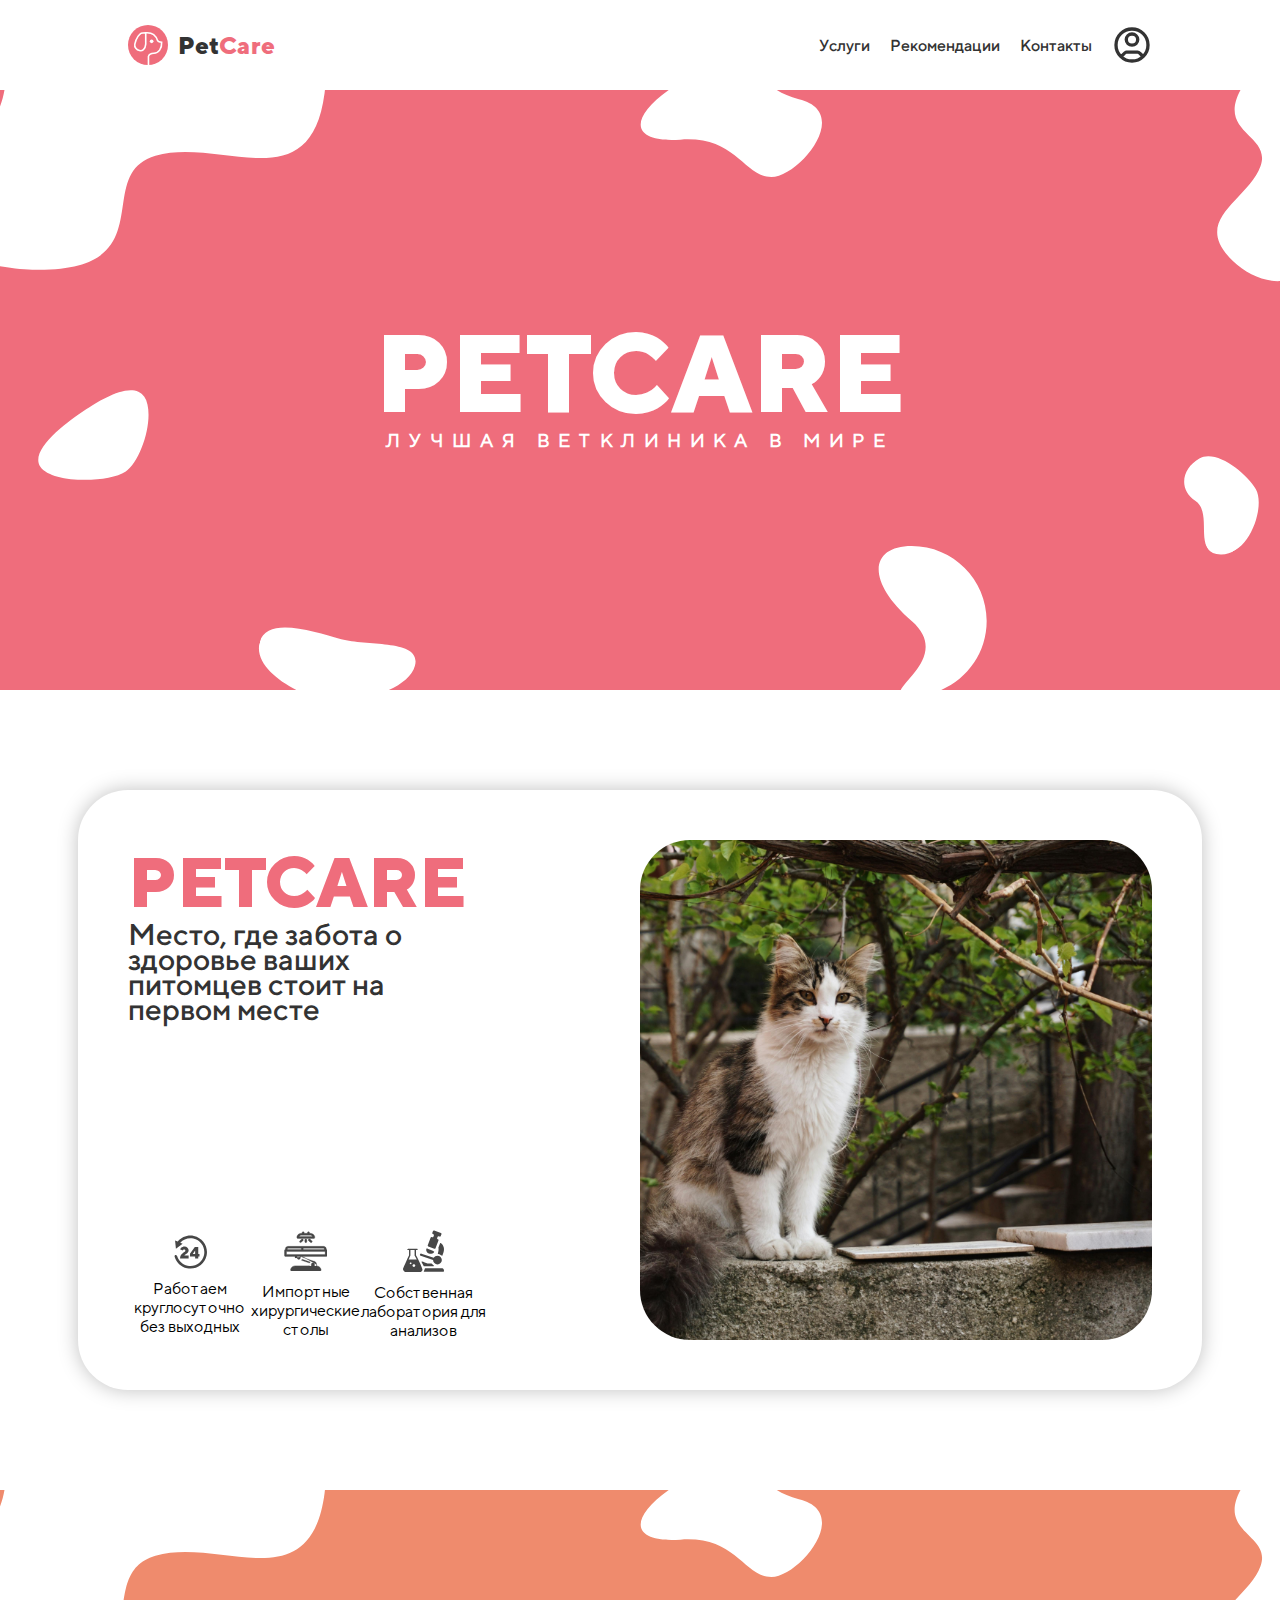
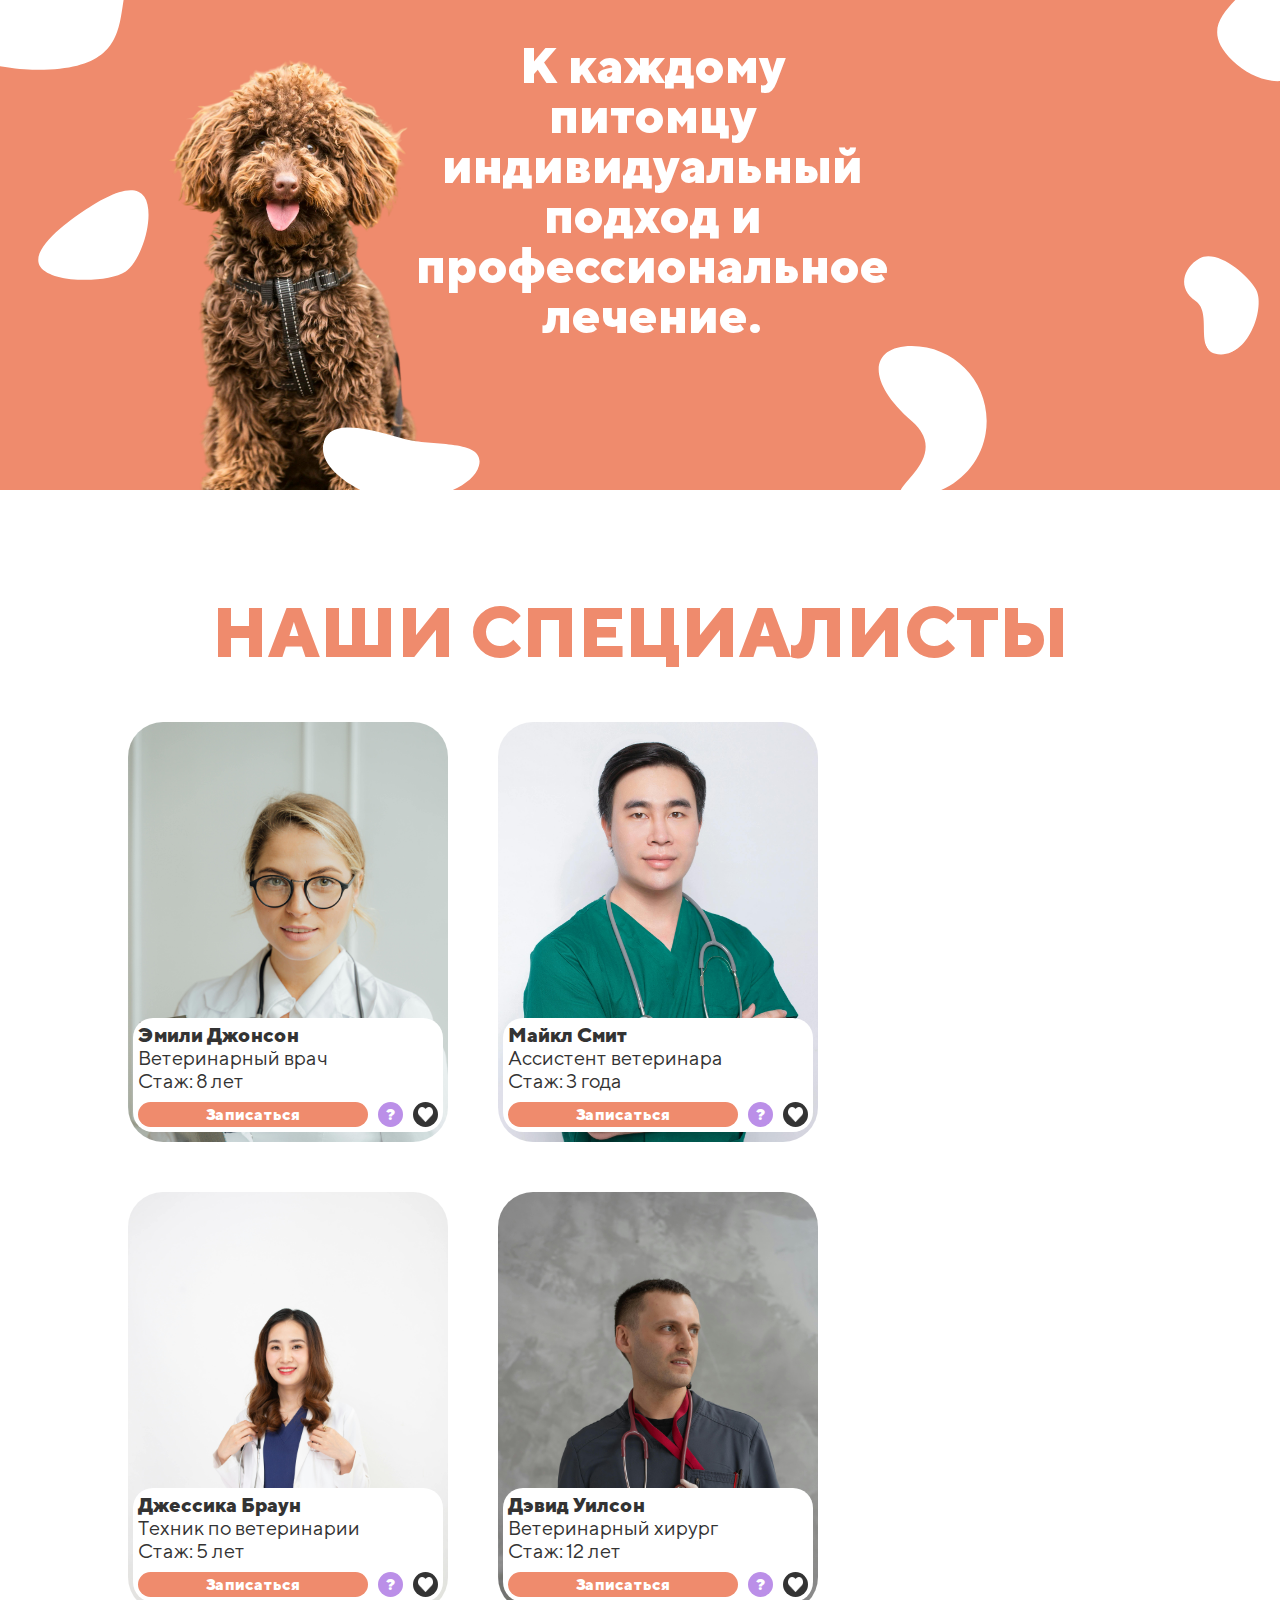
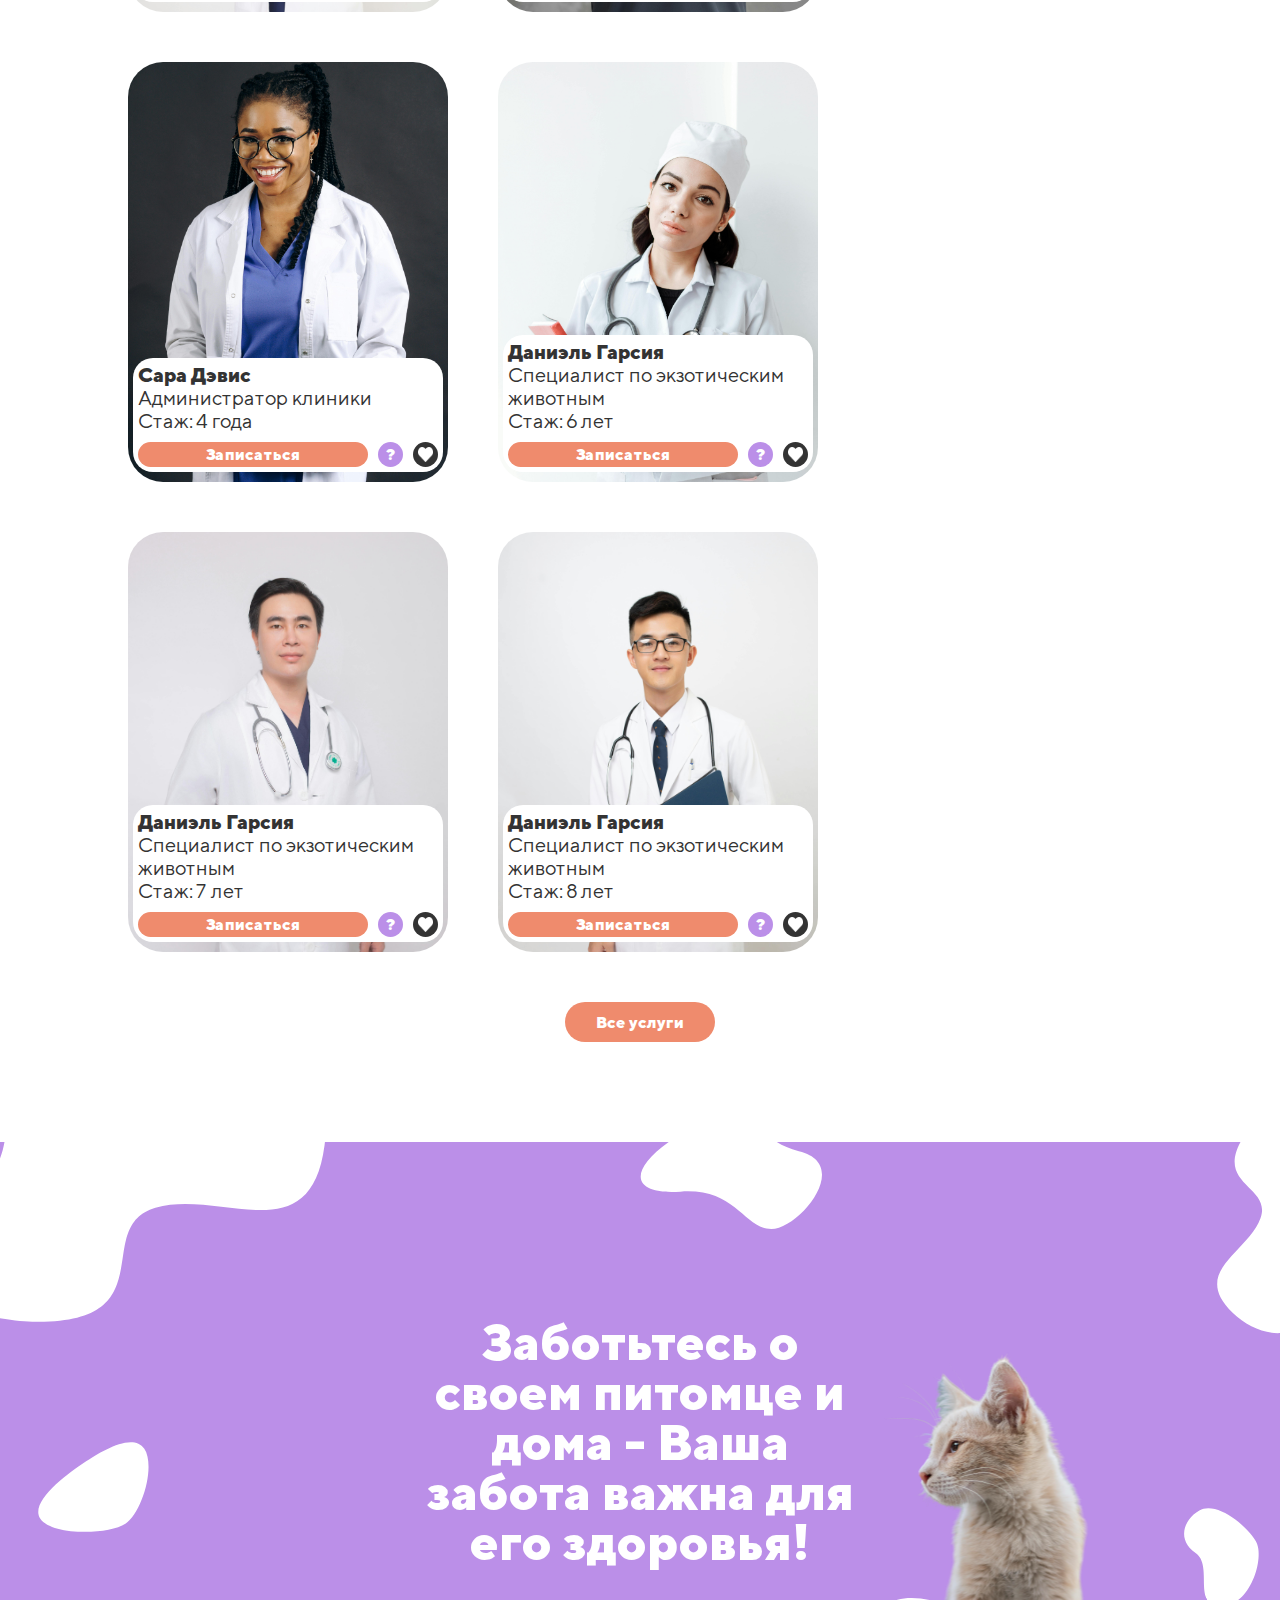
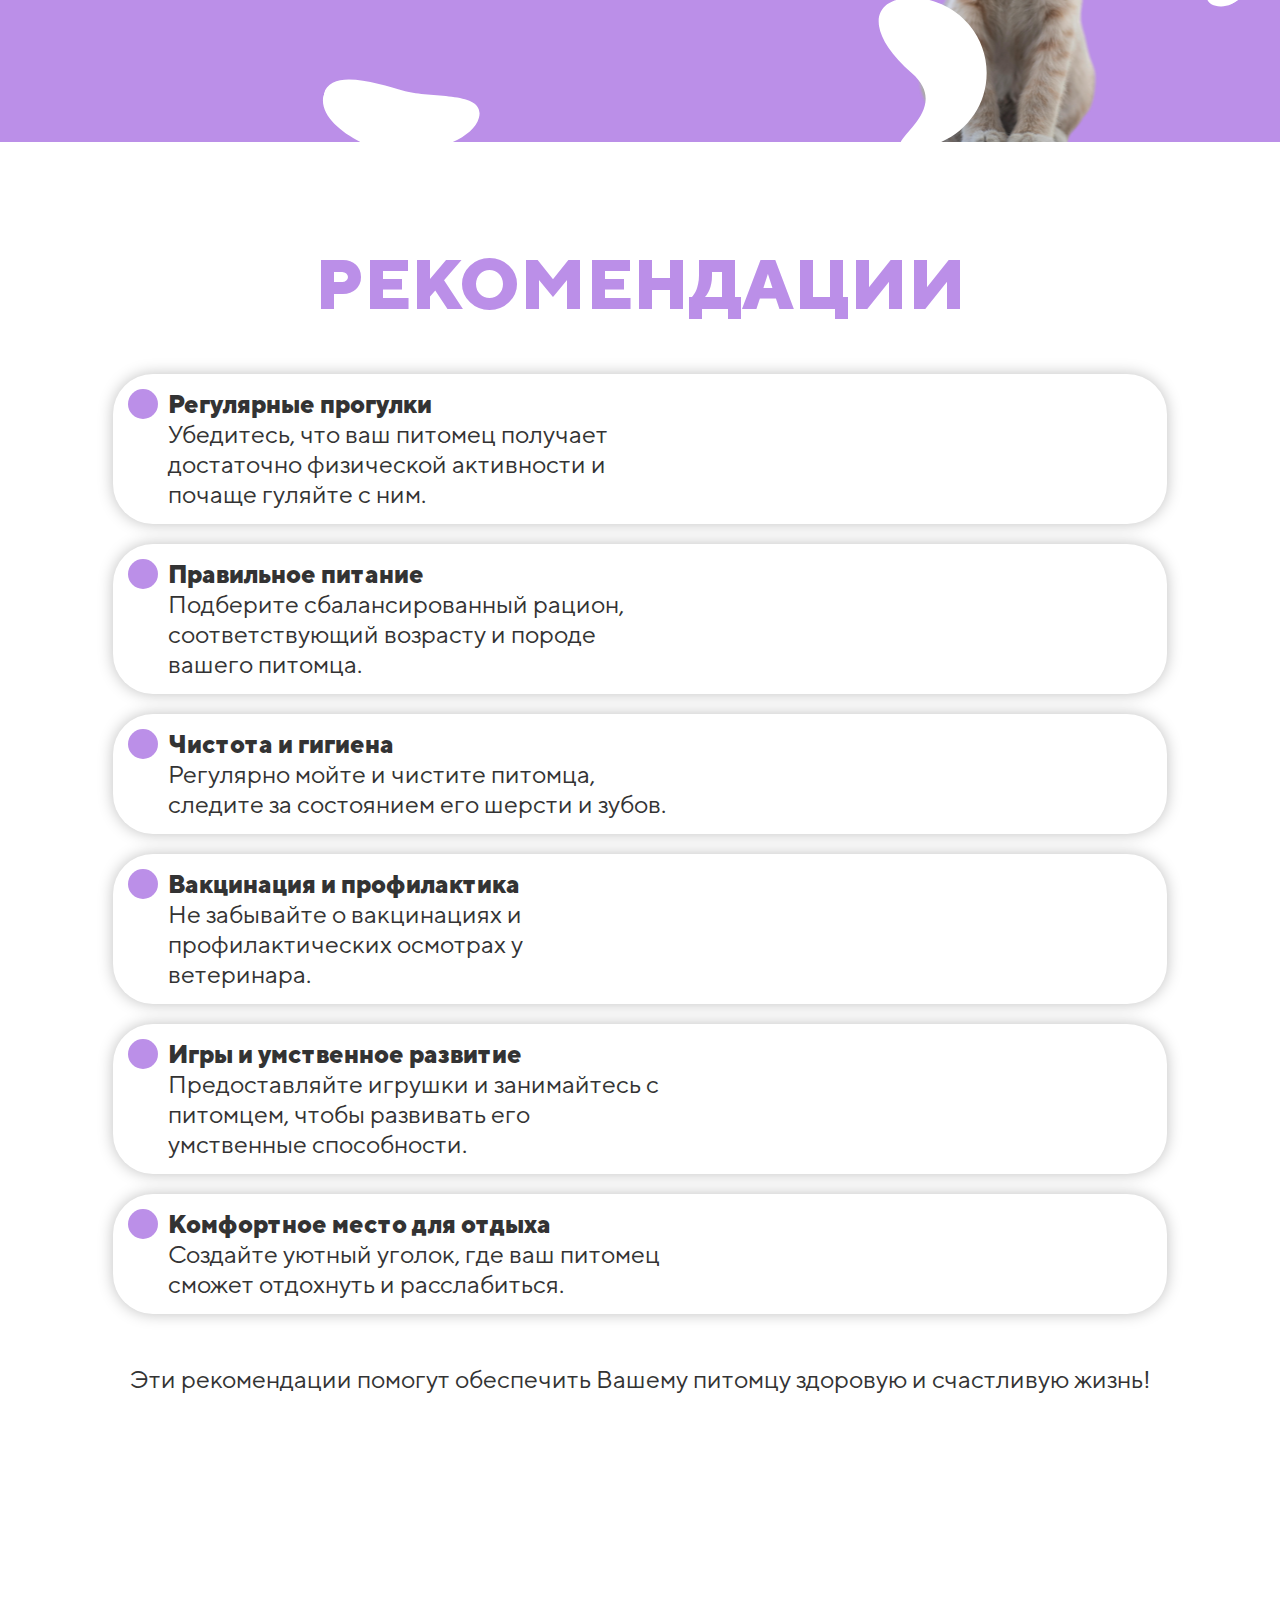
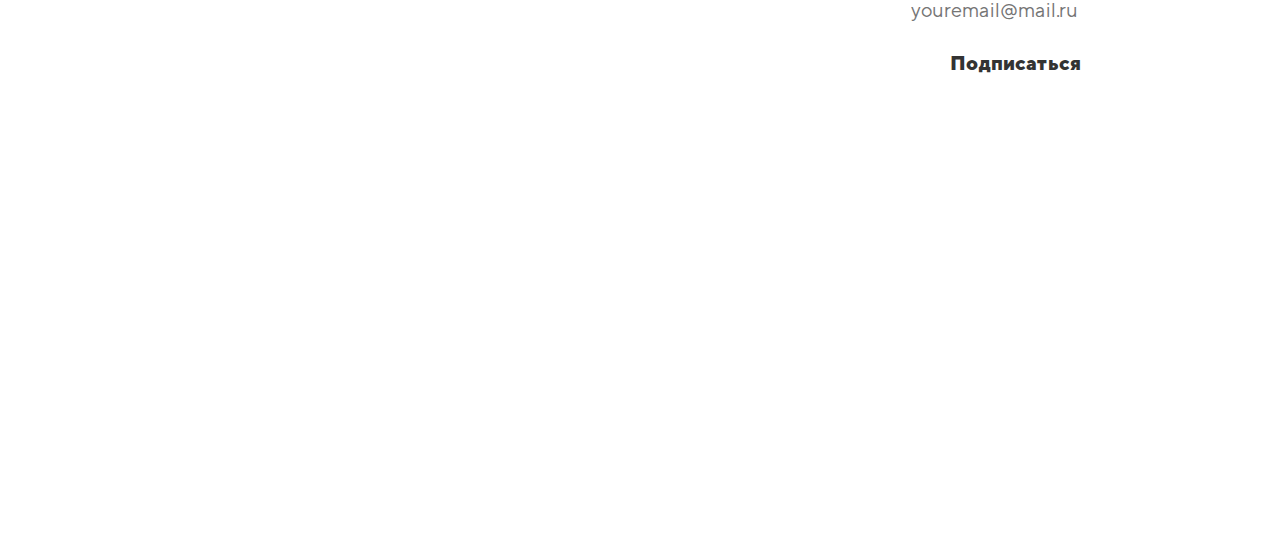
==== commit 9ab0ef72: "development css - test media request" ====
--- a/index.html
+++ b/index.html
@@ -62,17 +62,17 @@
                 <div class="section_about__facts">
 
                     <div class="section_about__fact section_about__time">
-                        <img src="Figma/Website layout/UI Elements/24.png" alt="24 часа">
+                        <img src="Figma/Website layout/UI Elements/24.svg" alt="24 часа">
                         <p>Работаем круглосуточно без выходных</p>
                     </div>
 
                     <div class="section_about__fact section_about__hirurg">
-                        <img src="Figma/Website layout/UI Elements/hirurg.png" alt="Хирургический стол">
+                        <img src="Figma/Website layout/UI Elements/hirurg.svg" alt="Хирургический стол">
                         <p>Импортные хирургические столы</p>
                     </div>
 
                     <div class="section_about__fact section_about__laboratory">
-                        <img src="Figma/Website layout/UI Elements/laboratory.png" alt="Лаборатория">
+                        <img src="Figma/Website layout/UI Elements/laboratory.svg" alt="Лаборатория">
                         <p>Собственная лаборатория для анализов</p>
                     </div>
 
--- a/css/index.css
+++ b/css/index.css
@@ -945,7 +945,8 @@
     .banner_main{
         display: flex;
         background-color: var(--secondary-color);
-        height: 600px;
+        height: 30vh;
+        min-height: max-content;
         width: 100%;
         position: relative;
         justify-content: center;
@@ -1081,13 +1082,20 @@
         gap: 10px;
     }
 
+    .section_about__fact img{
+        height: auto;
+        width: 8vw;
+        fill: var(--primary-color);
+    }
+
 
     /* Баннер специалисты */
 
     .banner_specialists{
         display: flex;
         background-color: var(--peach-color);
-        height: 600px;
+        height: 30vh;
+        min-height: max-content;
         width: 100%;
         position: relative;
         justify-content: center;
@@ -1097,74 +1105,35 @@
 
     .banner_specialists__title{
         display: flex;
-        width: 35%;
+        width: 100%;
         text-align: center;
         color: white;
-        font-size: 50px;
+        font-size: 5vw;
         font-family: 'TT Norms extrabold';
-        line-height: 50px;
+        line-height: normal;
         word-wrap: break-word;
         z-index: 3;
     }
 
     .banner_specialists img{
         position: absolute;
-        transform: scale(0.5);
+        height: auto;
+        width: 50vw;
         left: -10%;
+        top: -100%;
+        transform: rotate(180deg) scale(0.5);
         z-index: 2;
     }
 
-    .banner_main__bubbles{
-        display: flex;
-        position: absolute;
-        top: 0;
-        bottom: 0;
-        right: 0;
-        left: 0;
-        overflow: hidden;
+    .banner_specialists__bubbles{
+        display: none;
     }
 
     .banner_specialists
     .bubble{
-        position: absolute;
-    }
-
-    .banner_specialists .b1{top: 80%; left: 70%; transform: scale(1.5) rotate(0deg); animation: bubble1 8s  ease infinite alternate-reverse;}
-    .banner_specialists .b2{z-index: 1; top: 50%; left: 3%; transform: scale(1) rotate(0deg); animation: bubble2 8s  ease infinite alternate;}
-    .banner_specialists .b3{top: 90%; left: 25%; transform: scale(1) rotate(15deg); animation: bubble3 8s  ease infinite alternate-reverse;}
-    .banner_specialists .b4{top: 60%; left: 90%; transform: scale(0.7) rotate(60deg); animation: bubble4 8s  ease infinite alternate;}
-    .banner_specialists .b5{top: -5%; left: 50%; transform: scale(1) rotate(180deg); animation: bubble5 8s  ease infinite alternate;}
-    .banner_specialists .b6{top: 1%; left: 95%; transform: scale(1.5) rotate(60deg); animation: bubble6 8s  ease infinite alternate;}
-    .banner_specialists .b7{top: -10%; left: -3%; transform: scale(1.5) rotate(180deg); animation: bubble7 8s  ease infinite alternate;}
-
-    @keyframes bubble1 {
-        0% {}
-        100% {top: 75%; left: 75%; transform: scale(1.5) rotate(10deg);}
-    }
-    @keyframes bubble2 {
-        0% {}
-        100% {top: 55%; left: 7%; transform: scale(1) rotate(-10deg);}
-    }
-    @keyframes bubble3 {
-        0% {}
-        100% {top: 85%; left: 20%; transform: scale(1) rotate(30deg);}
-    }
-    @keyframes bubble4 {
-        0% {}
-        100% {top: 55%; left: 85%; transform: scale(0.7) rotate(70deg);}
-    }
-    @keyframes bubble5 {
-        0% {}
-        100% {top: 0%; left: 45%; transform: scale(1) rotate(170deg);}
-    }
-    @keyframes bubble6 {
-        0% {}
-        100% {top: 5%; left: 90%; transform: scale(1.5) rotate(70deg);}
-    }
-    @keyframes bubble7 {
-        0% {}
-        100% {top: -5%; left: 0%; transform: scale(1.5) rotate(170deg);}
-    }
+        display: none;
+    }
+
 
 
     /* Раздел специалисты */
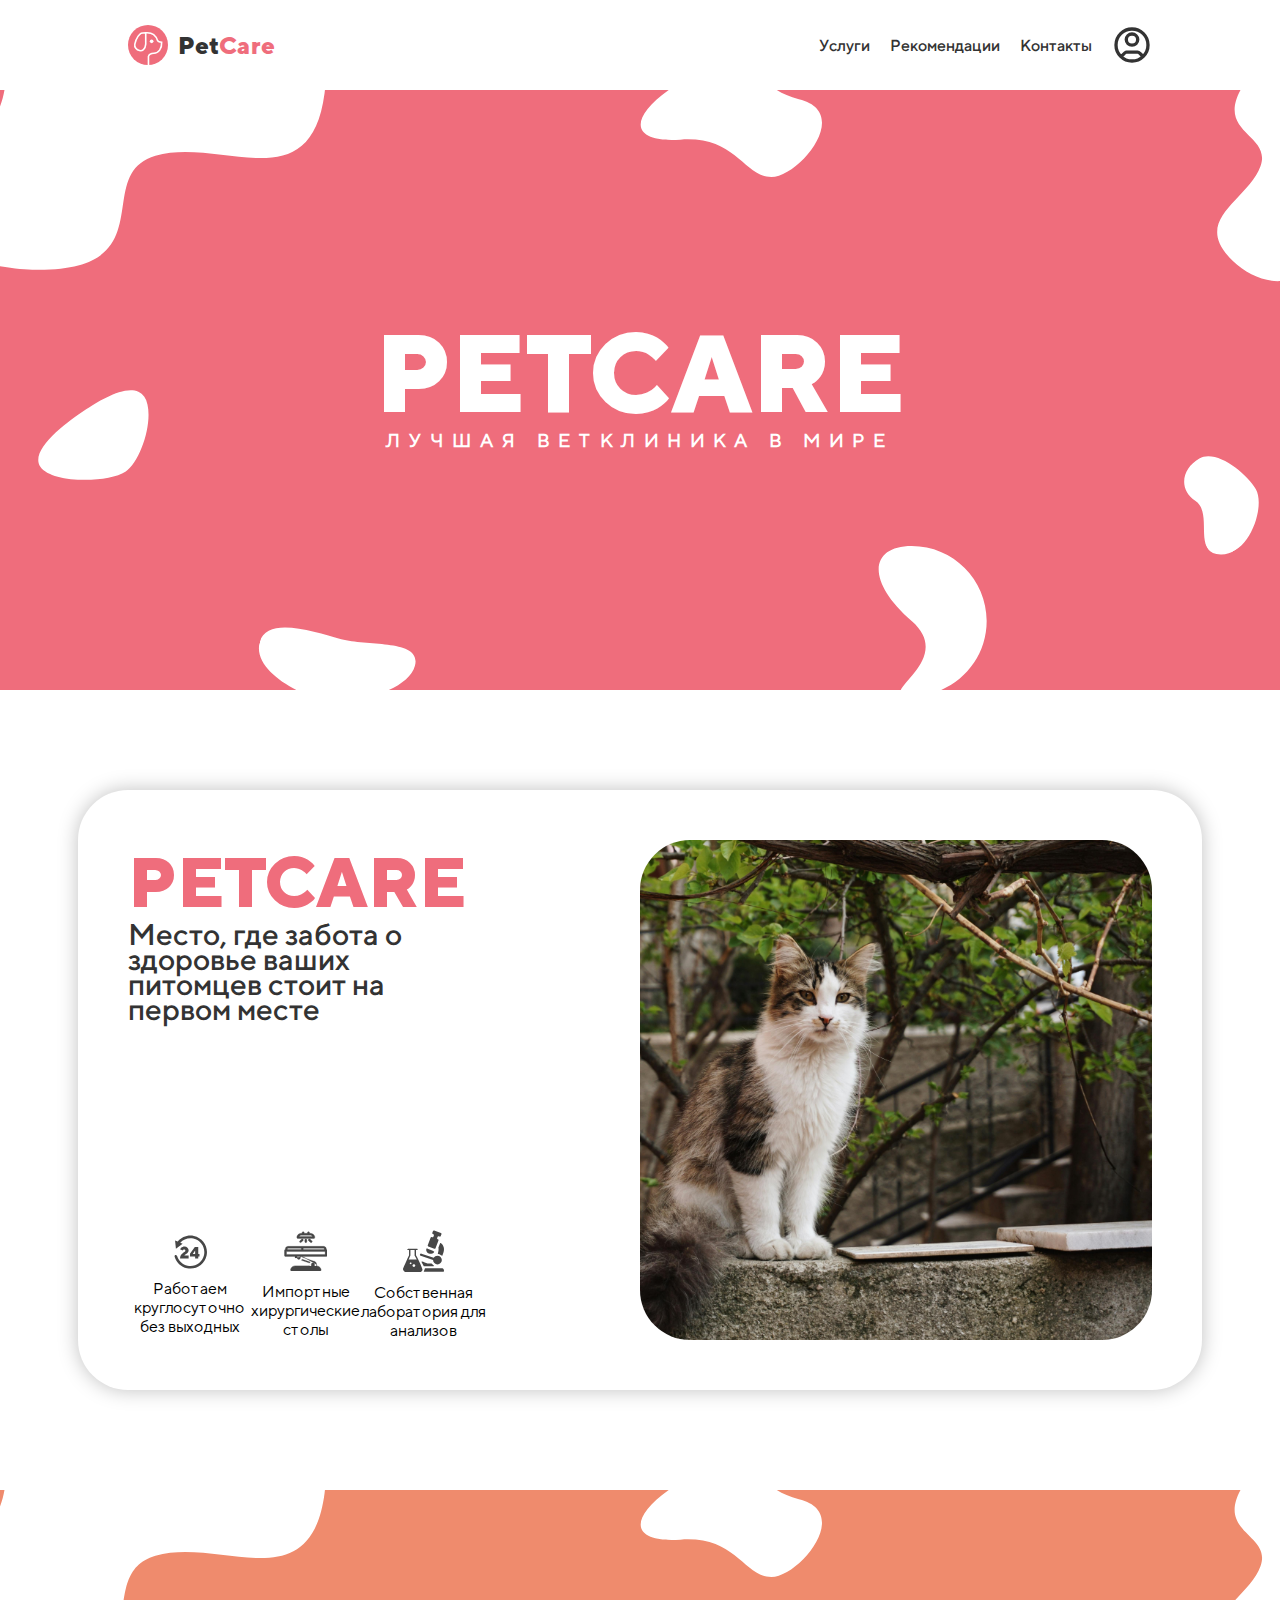
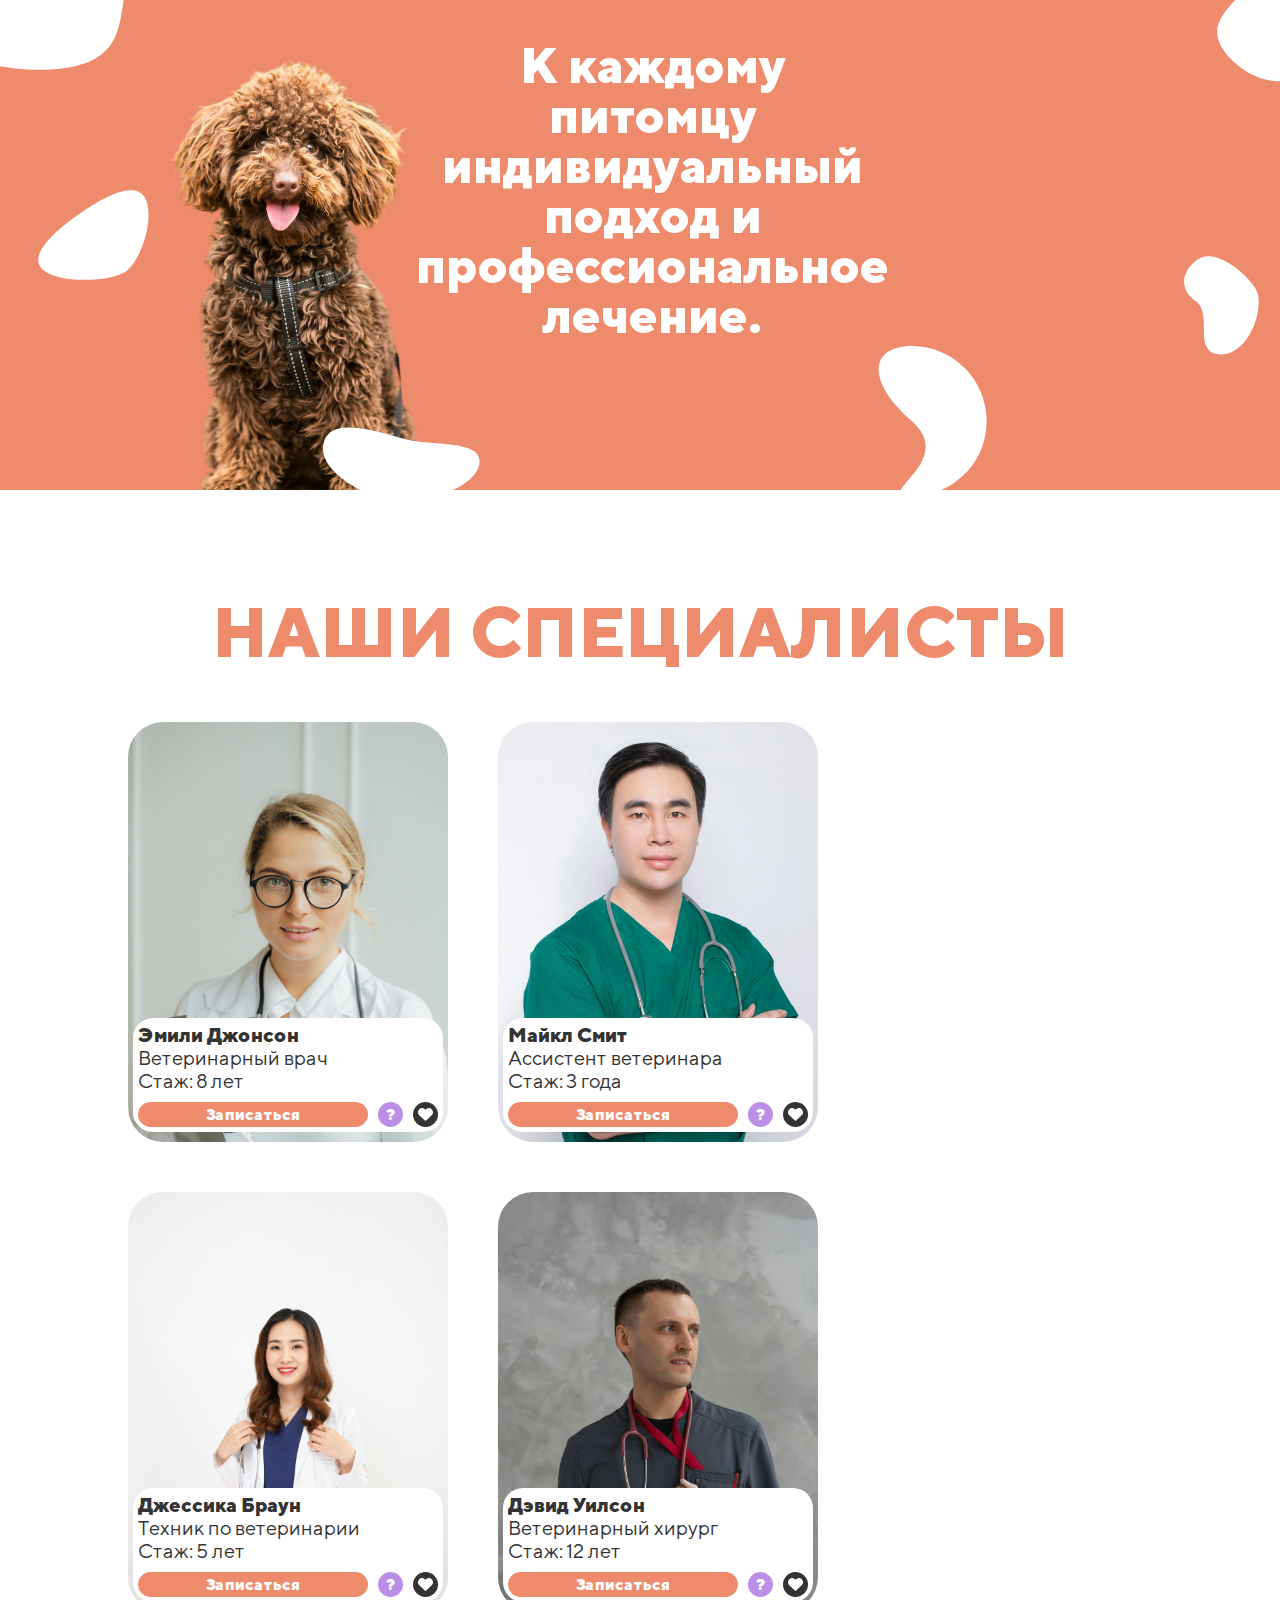
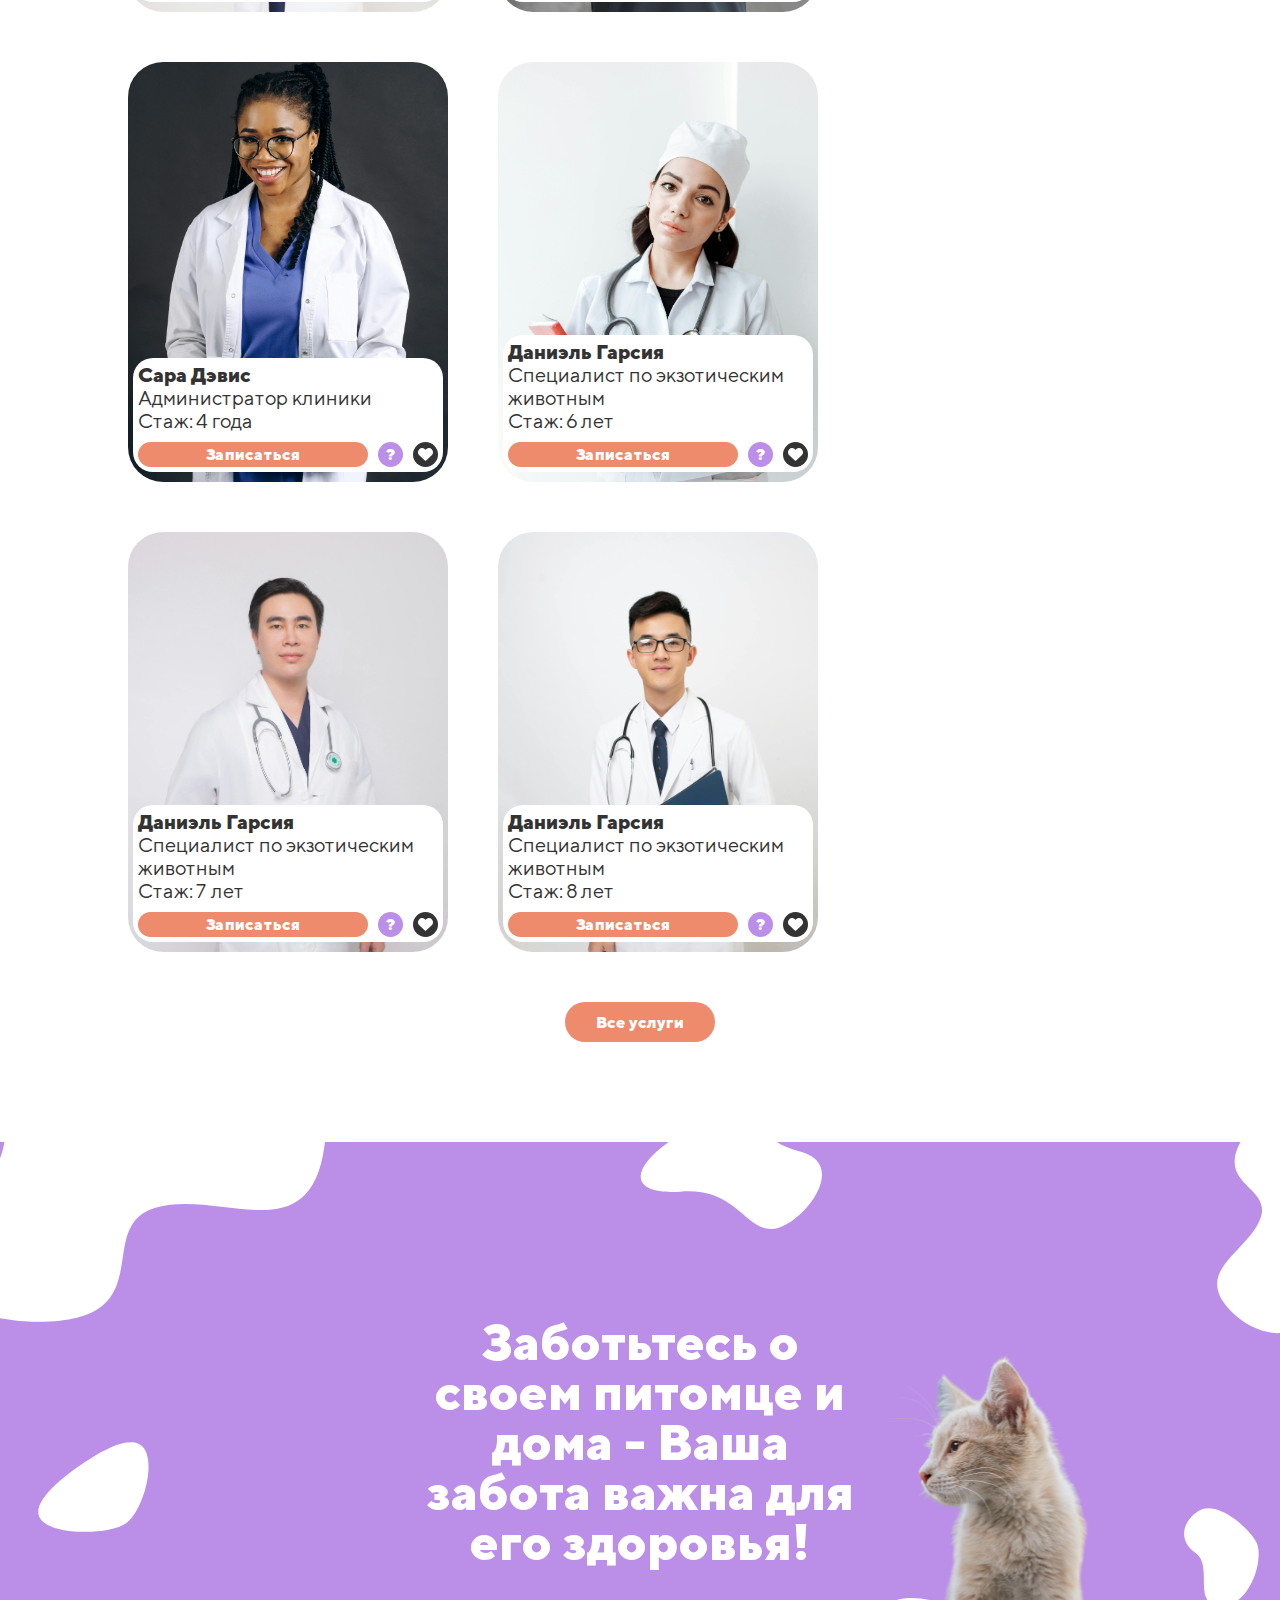
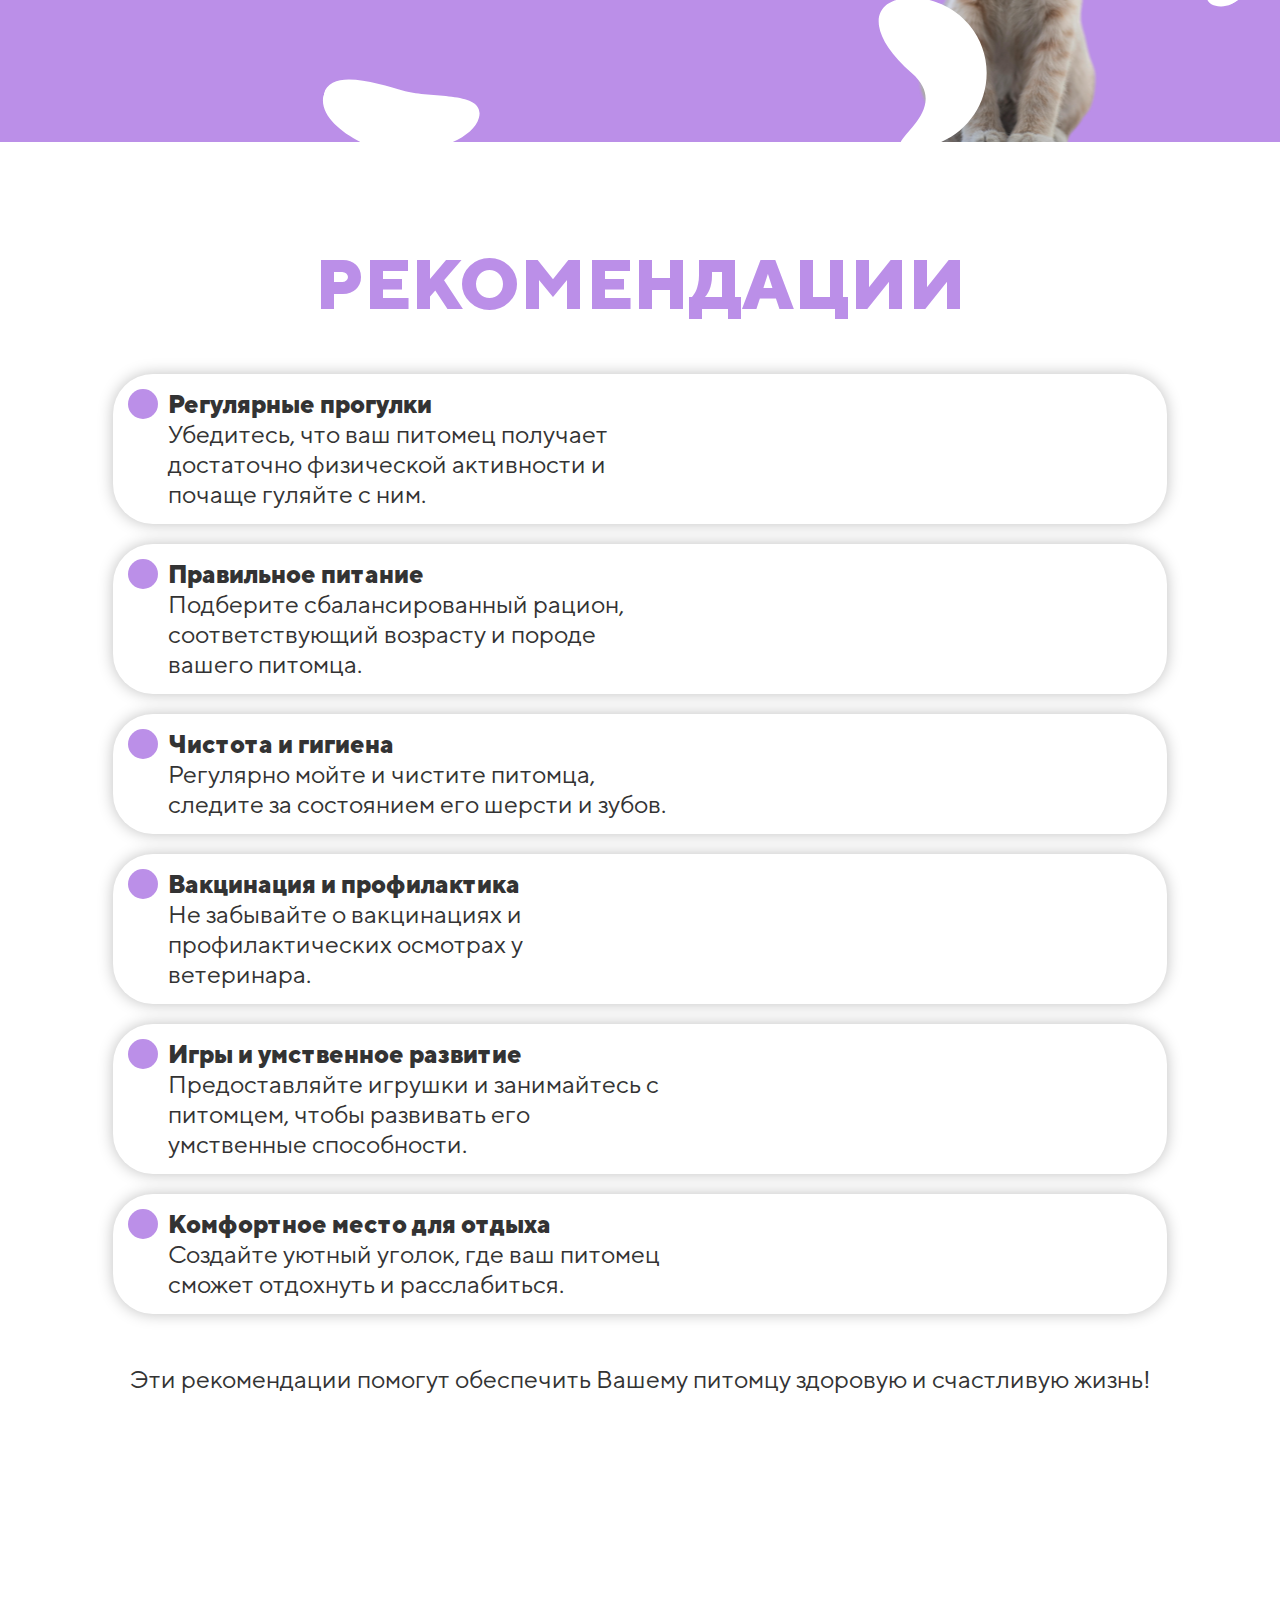
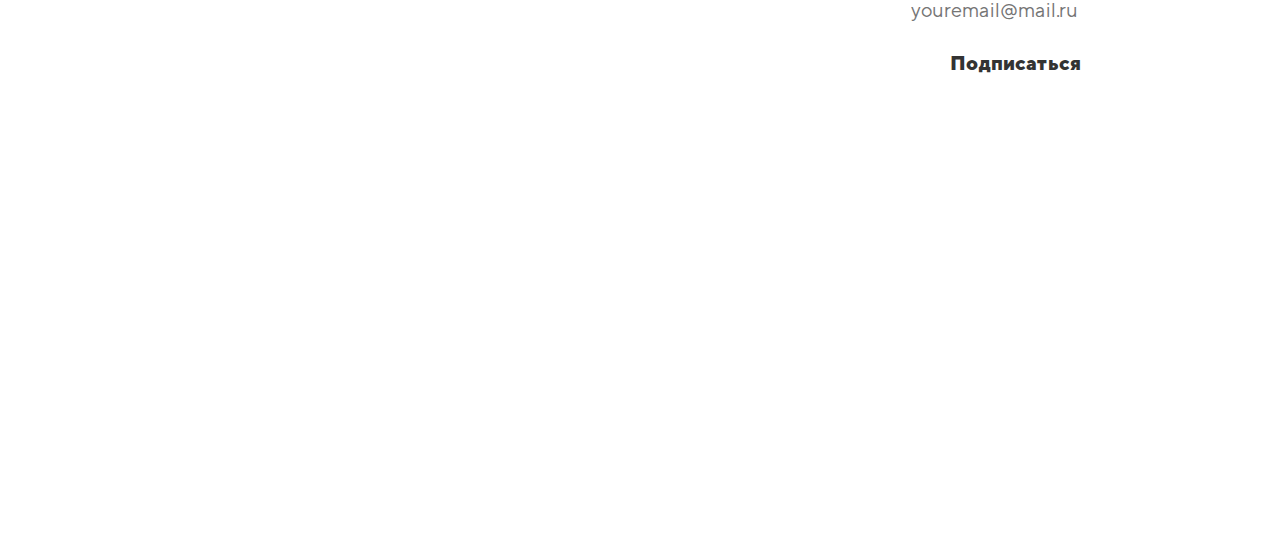
==== commit 119a4698: "css development - add media request for tablet screen" ====
--- a/index.html
+++ b/index.html
@@ -116,7 +116,7 @@
                             <a href="about_doctor.html" role="button" class="button__about">?</a>
                             <label for="favorite1" class="button_favorite">
                                 <input type="checkbox" id="favorite1">
-                                <div class="button_favorite__button"><img src="Figma/Website layout/UI Elements/heart 2.png" alt="Сердечко"></div>
+                                <div class="button_favorite__button"><img src="Figma/Website layout/UI Elements/heart 2.svg" alt="Сердечко"></div>
                             </label>
                         </div>
                     </div>
@@ -134,7 +134,7 @@
                             <a href="about_doctor.html" role="button" class="button__about">?</a>
                             <label for="favorite2" class="button_favorite">
                                 <input type="checkbox" id="favorite2">
-                                <div class="button_favorite__button"><img src="Figma/Website layout/UI Elements/heart 2.png" alt="Сердечко"></div>
+                                <div class="button_favorite__button"><img src="Figma/Website layout/UI Elements/heart 2.svg" alt="Сердечко"></div>
                             </label>
                         </div>
                     </div>
@@ -152,7 +152,7 @@
                             <a href="about_doctor.html" role="button" class="button__about">?</a>
                             <label for="favorite3" class="button_favorite">
                                 <input type="checkbox" id="favorite3">
-                                <div class="button_favorite__button"><img src="Figma/Website layout/UI Elements/heart 2.png" alt="Сердечко"></div>
+                                <div class="button_favorite__button"><img src="Figma/Website layout/UI Elements/heart 2.svg" alt="Сердечко"></div>
                             </label>
                         </div>
                     </div>
@@ -170,7 +170,7 @@
                             <a href="about_doctor.html" role="button" class="button__about">?</a>
                             <label for="favorite4" class="button_favorite">
                                 <input type="checkbox" id="favorite4">
-                                <div class="button_favorite__button"><img src="Figma/Website layout/UI Elements/heart 2.png" alt="Сердечко"></div>
+                                <div class="button_favorite__button"><img src="Figma/Website layout/UI Elements/heart 2.svg" alt="Сердечко"></div>
                             </label>
                         </div>
                     </div>
@@ -188,7 +188,7 @@
                             <a href="about_doctor.html" role="button" class="button__about">?</a>
                             <label for="favorite5" class="button_favorite">
                                 <input type="checkbox" id="favorite5">
-                                <div class="button_favorite__button"><img src="Figma/Website layout/UI Elements/heart 2.png" alt="Сердечко"></div>
+                                <div class="button_favorite__button"><img src="Figma/Website layout/UI Elements/heart 2.svg" alt="Сердечко"></div>
                             </label>
                         </div>
                     </div>
@@ -206,7 +206,7 @@
                             <a href="about_doctor.html" role="button" class="button__about">?</a>
                             <label for="favorite6" class="button_favorite">
                                 <input type="checkbox" id="favorite6">
-                                <div class="button_favorite__button"><img src="Figma/Website layout/UI Elements/heart 2.png" alt="Сердечко"></div>
+                                <div class="button_favorite__button"><img src="Figma/Website layout/UI Elements/heart 2.svg" alt="Сердечко"></div>
                             </label>
                         </div>
                     </div>
@@ -224,7 +224,7 @@
                             <a href="about_doctor.html" role="button" class="button__about">?</a>
                             <label for="favorite7" class="button_favorite">
                                 <input type="checkbox" id="favorite7">
-                                <div class="button_favorite__button"><img src="Figma/Website layout/UI Elements/heart 2.png" alt="Сердечко"></div>
+                                <div class="button_favorite__button"><img src="Figma/Website layout/UI Elements/heart 2.svg" alt="Сердечко"></div>
                             </label>
                         </div>
                     </div>
@@ -242,7 +242,7 @@
                             <a href="about_doctor.html" role="button" class="button__about">?</a>
                             <label for="favorite8" class="button_favorite">
                                 <input type="checkbox" id="favorite8">
-                                <div class="button_favorite__button"><img src="Figma/Website layout/UI Elements/heart 2.png" alt="Сердечко"></div>
+                                <div class="button_favorite__button"><img src="Figma/Website layout/UI Elements/heart 2.svg" alt="Сердечко"></div>
                             </label>
                         </div>
                     </div>
--- a/css/index.css
+++ b/css/index.css
@@ -839,7 +839,7 @@
 
 
 
-@media (max-width: 768px){
+@media (max-width: 700px){
 
     /* Шапка сайта */
 
@@ -1002,13 +1002,13 @@
         justify-self: center;
         justify-content: center;
         align-items: center;
-        width: 80%;
+        width: 90%;
         height: auto;
         max-height: max-content;
 
         box-shadow: 0px 0px 20px rgba(0, 0, 0, 0.25);
         border-radius: 50px;
-        padding: 5vw;
+        padding: 10px;
         gap: 5vw;
     }
 
@@ -1061,15 +1061,21 @@
         margin-top: 0;
         justify-content: start;
         align-items: center;
+        gap: 10px;
+        width: 100%;
     }
 
     @media (max-width: 450px) {
         .section_about__facts{
             display: flex;
-            flex-direction: column;
+            flex-direction: row;
+            flex-wrap: wrap;
             margin-top: 0;
-            justify-content: start;
-            align-items: center;
+            justify-content: center;
+            align-items: flex-start;
+            align-self: center;
+            gap: 10px;
+            width: 70%;
         }
     }
 
@@ -1084,7 +1090,7 @@
 
     .section_about__fact img{
         height: auto;
-        width: 8vw;
+        width: 15vw;
         fill: var(--primary-color);
     }
 
@@ -1105,22 +1111,20 @@
 
     .banner_specialists__title{
         display: flex;
-        width: 100%;
+        width: 80%;
         text-align: center;
         color: white;
         font-size: 5vw;
         font-family: 'TT Norms extrabold';
         line-height: normal;
-        word-wrap: break-word;
-        z-index: 3;
     }
 
     .banner_specialists img{
         position: absolute;
         height: auto;
         width: 50vw;
-        left: -10%;
-        top: -100%;
+        left: -15%;
+        top: -60%;
         transform: rotate(180deg) scale(0.5);
         z-index: 2;
     }
@@ -1140,7 +1144,7 @@
     .section_specialists{
         display: flex;
         flex-direction: column;
-        width: 80%;
+        width: 100%;
         justify-content: center;
         align-items: center;
         gap: 50px
@@ -1150,7 +1154,7 @@
         text-align: center;
         color: var(--peach-color);
         font-family: 'TT Norms extrabold';
-        font-size: 70px;
+        font-size: 10vw;
         text-transform: uppercase;
         word-wrap: break-word;
     }
@@ -1159,6 +1163,7 @@
         display: flex;
         flex-direction: row;
         flex-wrap: wrap;
+        justify-content: center;
         width: 100%;
         gap: 50px;
     }
@@ -1168,9 +1173,10 @@
         flex-direction: column;
         justify-content: center;
         align-items: center;
-        width: auto;
-        width: 300px;
-        height: 400px;
+        height: auto;
+        width: 50vw;
+        min-width: 300px;
+        min-height: 400px;
         aspect-ratio: 6/8;
         padding: 10px;
 
@@ -1183,7 +1189,7 @@
 
 
     .section_specialists__doctor:hover{
-        transform: scale(1.1);
+        transform: unset;
     }
 
     .section_specialists__doctor_info_card{
@@ -1296,7 +1302,8 @@
     .banner_recomendations{
         display: flex;
         background-color: var(--lavender-color);
-        height: 600px;
+        height: 30vh;
+        min-height: max-content;
         width: 100%;
         position: relative;
         justify-content: center;
@@ -1306,14 +1313,12 @@
 
     .banner_recomendations__title{
         display: flex;
-        width: 35%;
+        width: 80%;
         text-align: center;
         color: white;
-        font-size: 50px;
+        font-size: 5vw;
         font-family: 'TT Norms extrabold';
-        line-height: 50px;
-        word-wrap: break-word;
-        z-index: 3;
+        line-height: normal;
     }
 
     .banner_recomendations img{
@@ -1325,55 +1330,12 @@
     }
 
     .banner_recomendations__bubbles{
-        display: flex;
-        position: absolute;
-        top: 0;
-        bottom: 0;
-        right: 0;
-        left: 0;
-        overflow: hidden;
+        display: none;
     }
 
     .banner_recomendations
     .bubble{
-        position: absolute;
-    }
-
-    .banner_recomendations .b1{top: 80%; left: 70%; transform: scale(1.5) rotate(0deg); animation: bubble1 8s  ease infinite alternate-reverse;}
-    .banner_recomendations .b2{ top: 50%; left: 3%; transform: scale(1) rotate(0deg); animation: bubble2 8s  ease infinite alternate;}
-    .banner_recomendations .b3{top: 90%; left: 25%; transform: scale(1) rotate(15deg); animation: bubble3 8s  ease infinite alternate-reverse;}
-    .banner_recomendations .b4{z-index: 1; top: 60%; left: 90%; transform: scale(0.7) rotate(60deg); animation: bubble4 8s  ease infinite alternate;}
-    .banner_recomendations .b5{top: -5%; left: 50%; transform: scale(1) rotate(180deg); animation: bubble5 8s  ease infinite alternate;}
-    .banner_recomendations .b6{top: 1%; left: 95%; transform: scale(1.5) rotate(60deg); animation: bubble6 8s  ease infinite alternate;}
-    .banner_recomendations .b7{top: -10%; left: -3%; transform: scale(1.5) rotate(180deg); animation: bubble7 8s  ease infinite alternate;}
-
-    @keyframes bubble1 {
-        0% {}
-        100% {top: 75%; left: 75%; transform: scale(1.5) rotate(10deg);}
-    }
-    @keyframes bubble2 {
-        0% {}
-        100% {top: 55%; left: 7%; transform: scale(1) rotate(-10deg);}
-    }
-    @keyframes bubble3 {
-        0% {}
-        100% {top: 85%; left: 20%; transform: scale(1) rotate(30deg);}
-    }
-    @keyframes bubble4 {
-        0% {}
-        100% {top: 55%; left: 85%; transform: scale(0.7) rotate(70deg);}
-    }
-    @keyframes bubble5 {
-        0% {}
-        100% {top: 0%; left: 45%; transform: scale(1) rotate(170deg);}
-    }
-    @keyframes bubble6 {
-        0% {}
-        100% {top: 5%; left: 90%; transform: scale(1.5) rotate(70deg);}
-    }
-    @keyframes bubble7 {
-        0% {}
-        100% {top: -5%; left: 0%; transform: scale(1.5) rotate(170deg);}
+        display: none;
     }
 
 
@@ -1393,7 +1355,7 @@
         text-align: center;
         color: var(--lavender-color);
         font-family: 'TT Norms extrabold';
-        font-size: 70px;
+        font-size: 10vw;
         text-transform: uppercase;
         word-wrap: break-word;
     }
@@ -1401,7 +1363,7 @@
     .recomendations__list{
         display: flex;
         flex-direction: column;
-        width: 100%;
+        width: 80%;
         justify-content: center;
         align-items: center;
         gap: 20px;
@@ -1443,6 +1405,7 @@
         color: var(--primary-color);
         font-family: 'TT Norms extrabold';
         font-weight: 800;
+        font-size: 5vw;
         word-wrap: break-word
     }
 
@@ -1450,6 +1413,7 @@
         color: var(--primary-color);
         font-family: 'TT Norms regular';
         font-weight: 400;
+        font-size: 5vw;
         word-wrap: break-word
     }
 
@@ -1458,7 +1422,8 @@
         color: var(--primary-color);
         font-family: 'TT Norms regular';
         font-weight: 400;
-        font-size: 25px;
+        font-size: 5vw;
+        text-align: center;
         word-wrap: break-word
     }
 
@@ -1471,9 +1436,9 @@
         position: relative;
         grid-template-columns: repeat(3, 1fr);
         grid-template-rows: repeat(2, 1fr);
-        padding: 50px;
-        padding-left: 150px;
-        padding-right: 150px;
+        padding: 10px;
+        padding-left: 10px;
+        padding-right: 10px;
         min-height: 600px;
         color: white;
     }
@@ -1485,7 +1450,7 @@
         width: 100%;
         height: 100%;
         object-fit: cover;
-        object-position: top;
+        object-position: center;
         z-index: -1;
         transform: translate(-50%, -50%);
     }
@@ -1495,11 +1460,11 @@
         flex-direction: column;
         width: 100%;
         grid-column: 1;
-        gap: 20px;
+        gap: 10px;
     }
 
     .contacts__title{
-        font-size: 35px;
+        font-size: 5vw;
         font-family: 'TT Norms extrabold';
         font-weight: 800;
         word-wrap: break-word
@@ -1520,11 +1485,11 @@
 
     .contacts__contact img{
         height: auto;
-        width: 30px;
+        width: 5vw;
     }
 
     .contacts__contact p{
-        font-size: 1em;
+        font-size: 2vw;
         font-family: 'TT Norms regular';
         font-weight: 400;
         word-wrap: break-word
@@ -1533,17 +1498,22 @@
     .contacts__links{
         display: flex;
         flex-direction: row;
-        gap: 20px
+        gap: 1vw
     }
 
     .contacts__link{
         height: auto;
-        width: 30px;
+        width: 5vw;
         transition: all 0.5s;
     }
 
     .contacts__link:hover{
         transform: scale(1.1);
+    }
+
+    .contacts__link img{
+        height: auto;
+        width: 5vw;
     }
 
     .subscribe{
@@ -1551,13 +1521,13 @@
         justify-self: flex-end;
         align-items: flex-end;
         flex-direction: column;
-        width: 70%;
+        width: 100%;
         grid-column: 3;
         gap: 10px;
     }
 
     .subscribe__title{
-        font-size: 35px;
+        font-size: 5vw;
         font-family: 'TT Norms extrabold';
         font-weight: 800;
         word-wrap: break-word
@@ -1578,7 +1548,7 @@
         height: auto;
         padding: 10px;
 
-        font-size: 20px;
+        font-size: 2vw;
         font-family: 'TT Norms regular';
         font-weight: 300;
         color: var(--primary-color);
@@ -1598,7 +1568,7 @@
         height: auto;
         padding: 10px;
 
-        font-size: 20px;
+        font-size: 2vw;
         font-family: 'TT Norms extrabold';
         font-weight: 800;
         color: var(--primary-color);
@@ -1615,6 +1585,79 @@
         justify-self: center;
         align-self: flex-end;
         grid-column: 2;
-    }
-
+        font-size: 1vw;
+        width: 100%;
+    }
+
+}
+
+@media (min-width: 700px) and (max-width: 1200px){
+    .banner_main .b2, .banner_main .b5, .banner_main .b4{
+        display: none;
+    }
+
+    .section_about{
+        flex-direction: column;
+        gap: 20px;
+        height: max-content;
+    }
+    .section_about__info{
+        width: 100%;
+        gap: 20px
+    }
+    .section_about__slogan{
+        width: 70%;
+    }
+    .section_about__facts{
+        margin-top: 0;
+    }
+    .section_about__image{
+        margin-left: 0;
+        width: 100%;
+        height: 50vh;
+    }
+
+
+    .banner_specialists__title{
+        width: 70%;
+        font-size: 5vw;
+    }
+    .banner_specialists img{
+        left: -300px;
+        top: -40%;
+        transform: scale(0.4);
+    }
+    .banner_specialists .b2, .banner_specialists .b5{
+        display: none;
+    }
+
+
+    .section_specialists__list{
+        justify-content: center;
+        align-items: center;
+    }
+
+
+    .banner_recomendations .b5{
+        display: none;
+    }
+    .banner_recomendations__title{
+        width: 60%;
+    }
+    .banner_recomendations img{
+        left: 600px;
+    }
+
+
+    .tip_text{
+        width: 90%;
+    }
+
+
+    footer{
+        padding: 20px;
+    }
+    .subscribe{
+        width: 100%;
+    }
 }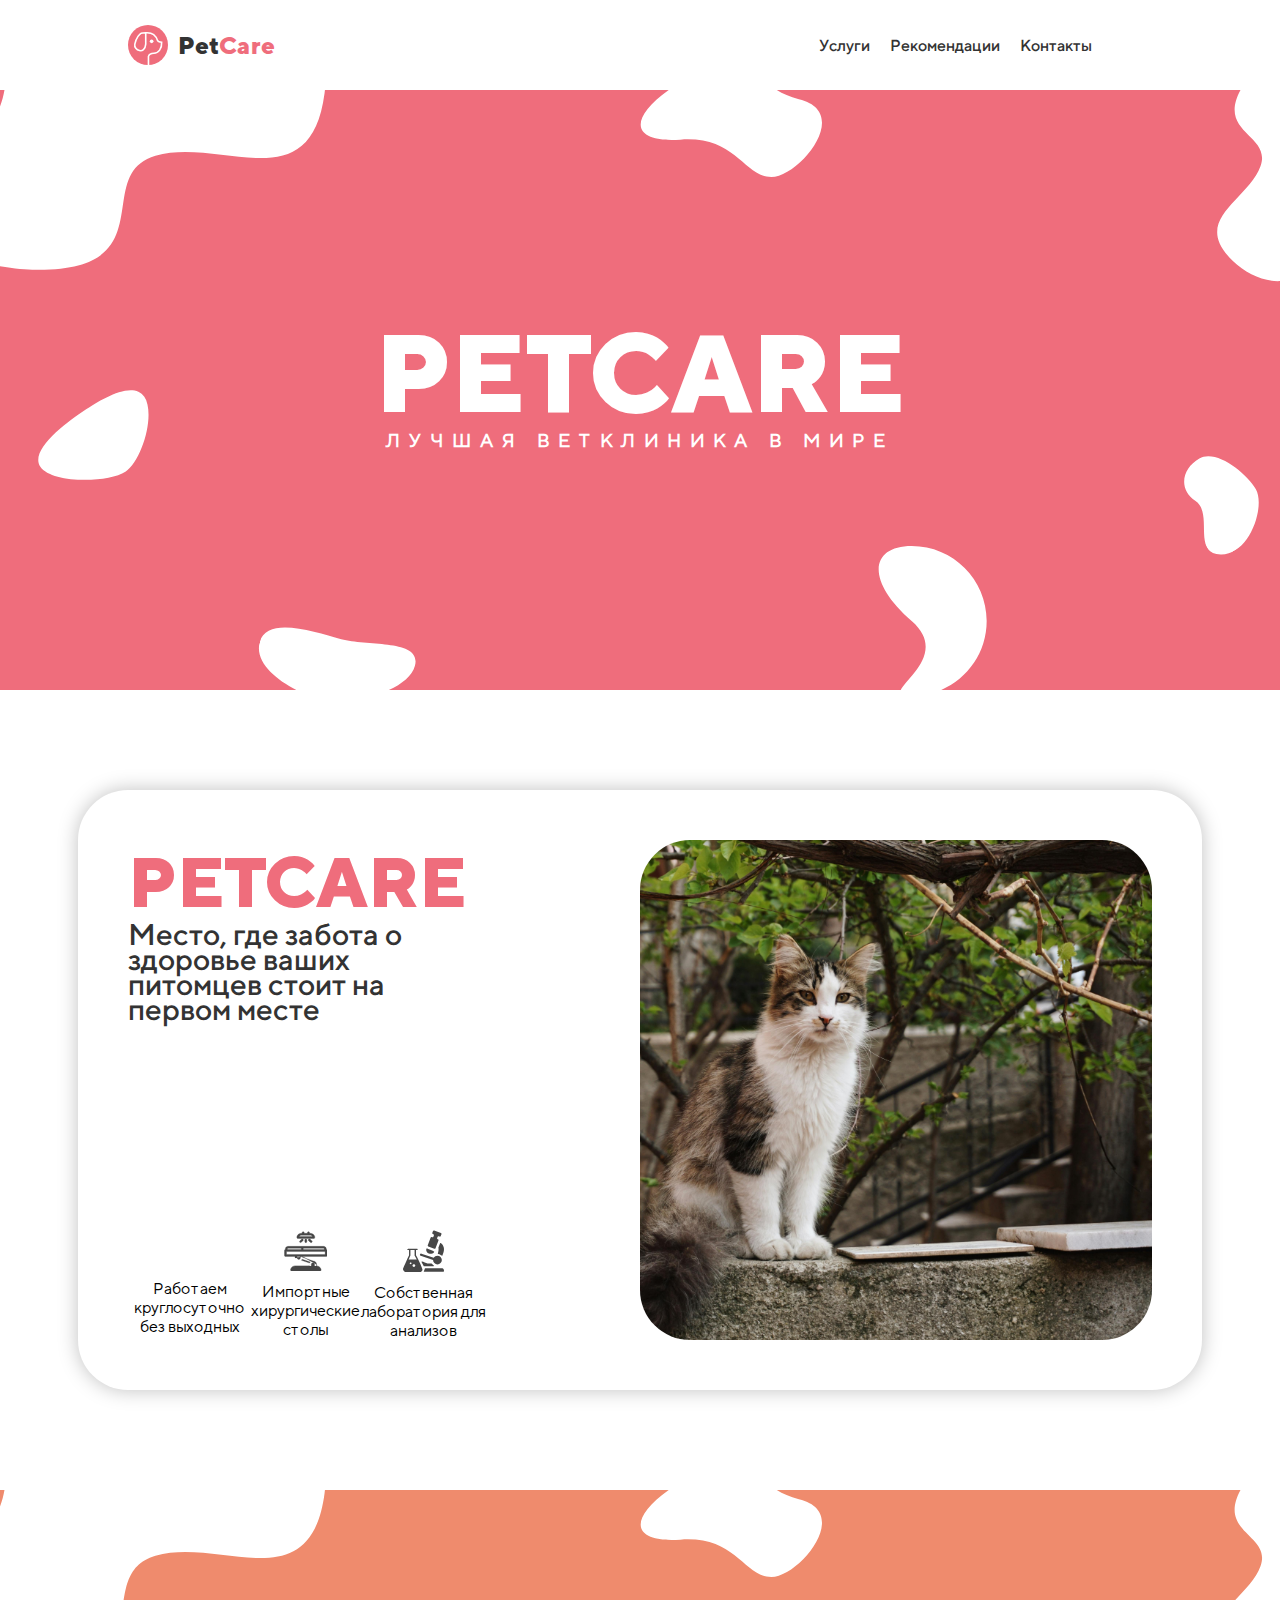
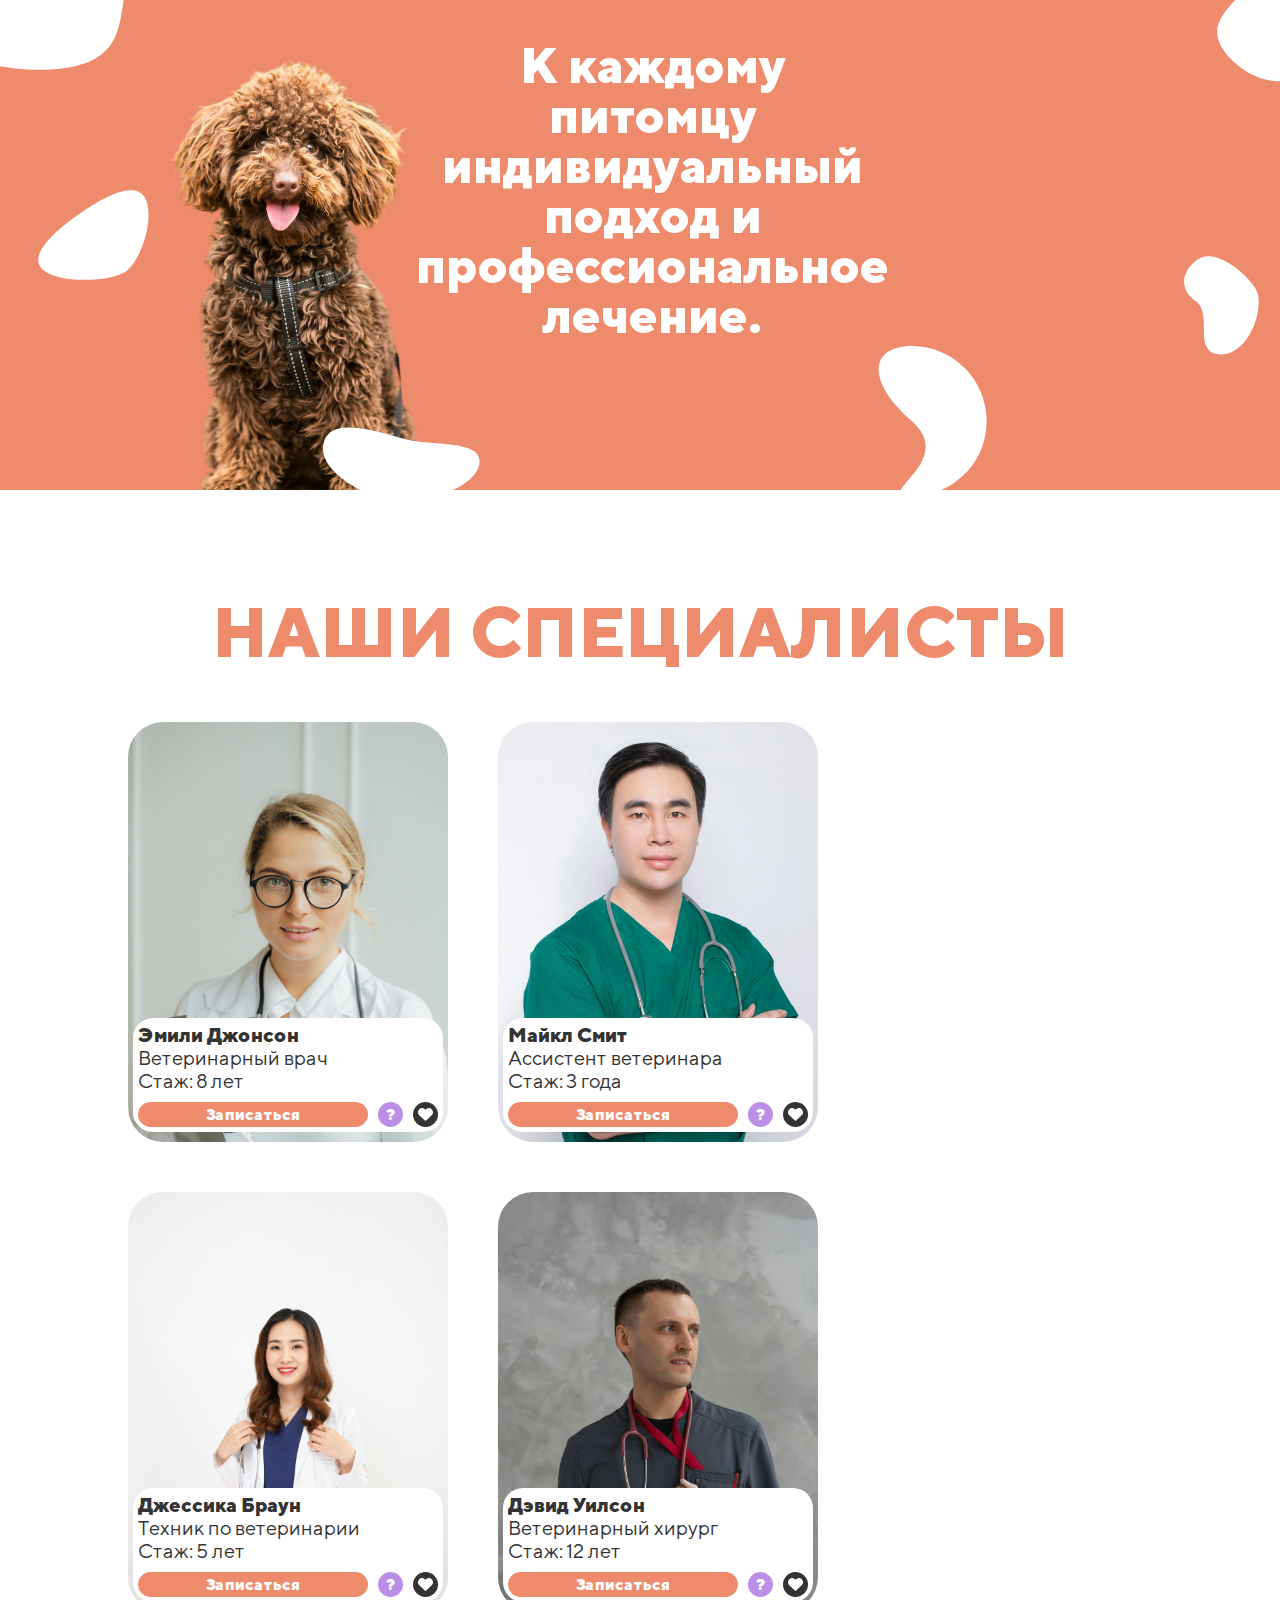
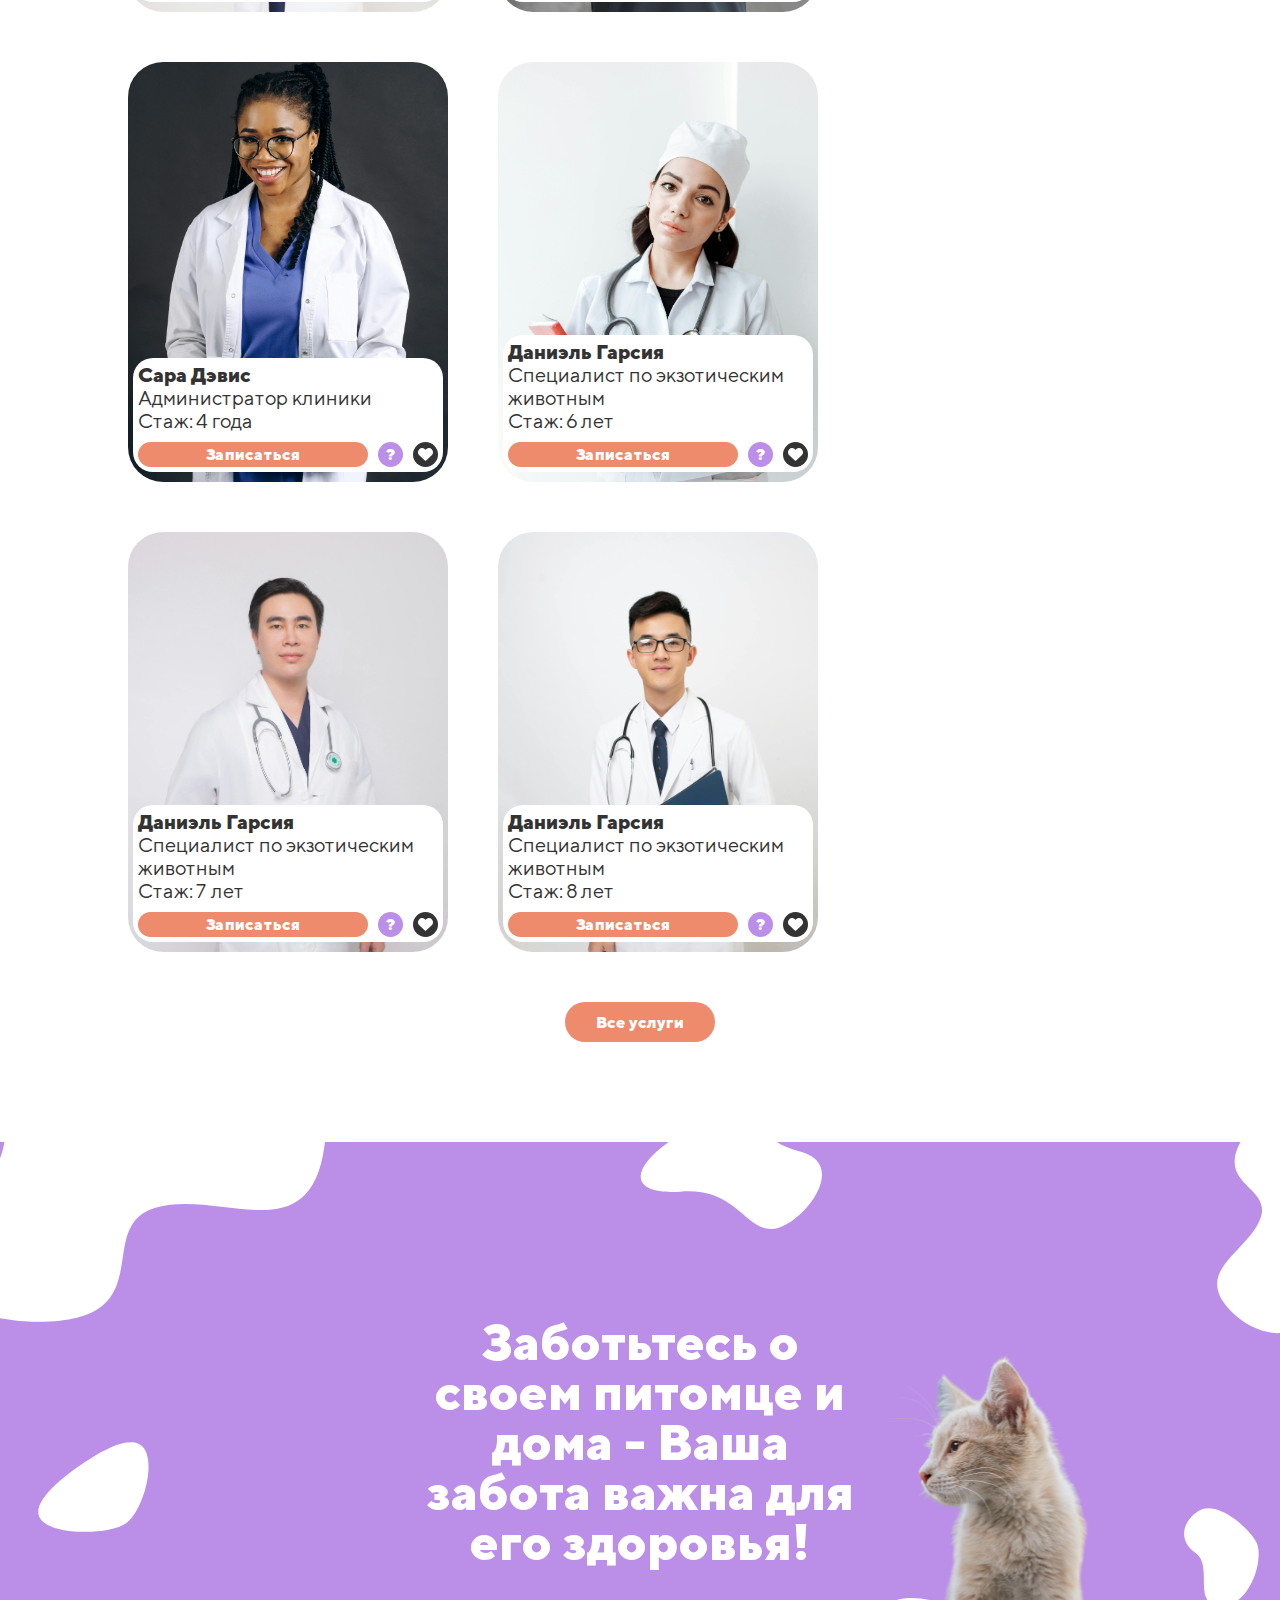
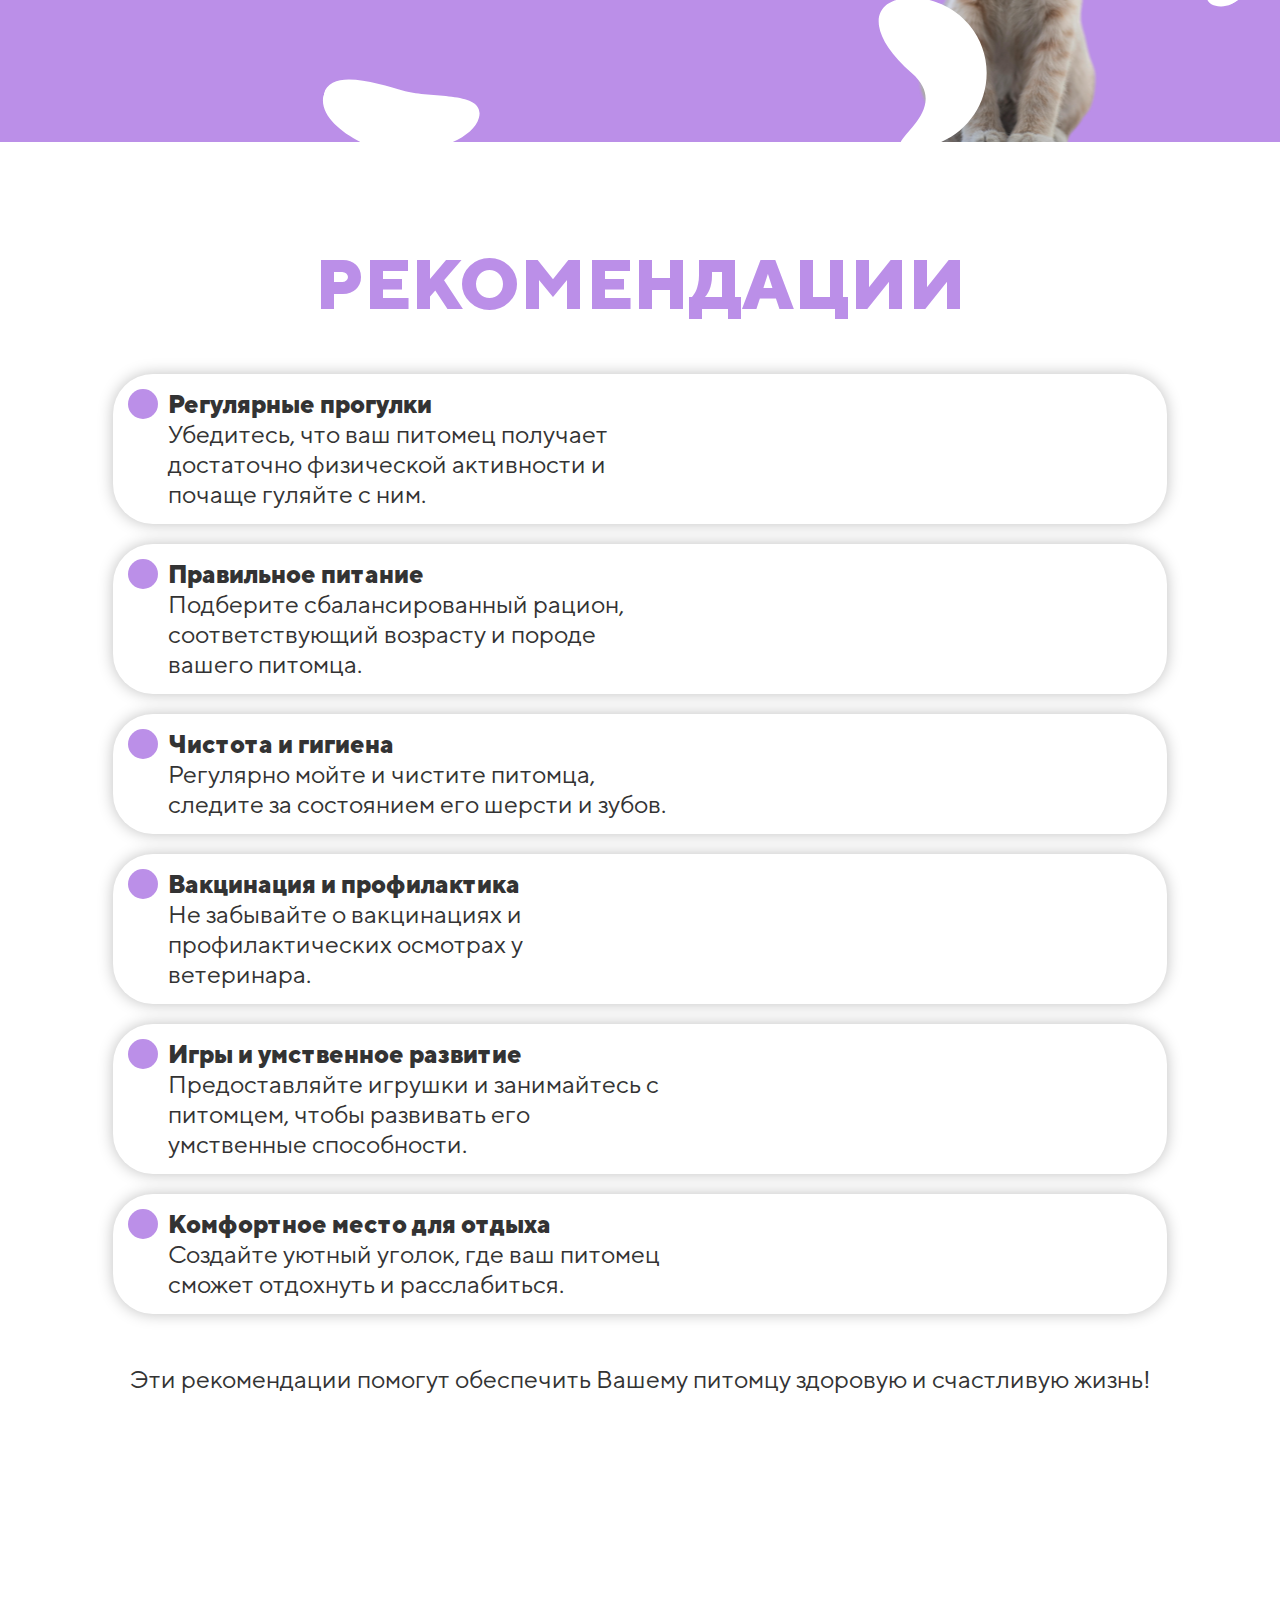
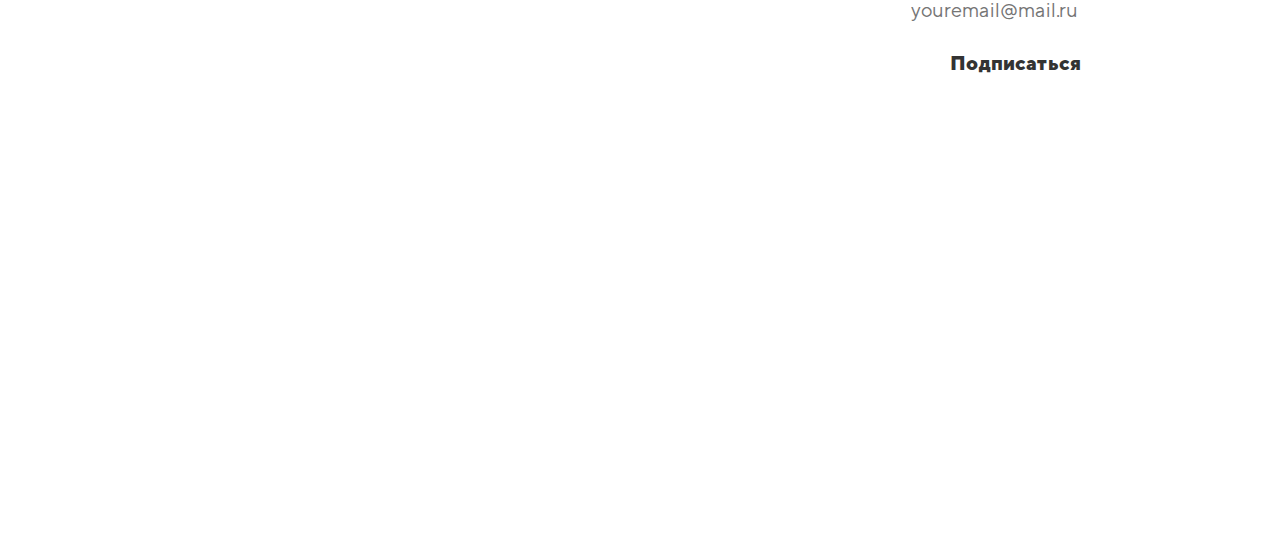
==== commit dc53df6c: "website css - fix media requests in services and change png icons on svg" ====
--- a/index.html
+++ b/index.html
@@ -24,8 +24,8 @@
                 <a href="services.html">Услуги</a>
                 <a href="#recomendations">Рекомендации</a>
                 <a href="#contacts">Контакты</a>
-                <a href="#sign_in" class="menu__sign_up" aria-label="Профиль"></a>
-                <a href="#sign_in" class="menu__sign_up--phone">Профиль</a>
+                <a href="profile.html" class="menu__sign_up" aria-label="Профиль"></a>
+                <a href="profile.html" class="menu__sign_up--phone">Профиль</a>
             </div>
 
         </nav>
@@ -112,11 +112,11 @@
                             <p class="experience">Стаж: 8 лет</p>
                         </div>
                         <div class="section_specialists__doctor_buttons">
-                            <a href="services.html" role="button" class="button__booking">Записаться</a>
+                            <a href="booking.html" role="button" class="button__booking">Записаться</a>
                             <a href="about_doctor.html" role="button" class="button__about">?</a>
                             <label for="favorite1" class="button_favorite">
                                 <input type="checkbox" id="favorite1">
-                                <div class="button_favorite__button"><img src="Figma/Website layout/UI Elements/heart 2.svg" alt="Сердечко"></div>
+                                <div class="button_favorite__button" role="button"><img src="Figma/Website layout/UI Elements/heart 2.svg" alt="Сердечко"></div>
                             </label>
                         </div>
                     </div>
@@ -130,7 +130,7 @@
                             <p class="experience">Стаж: 3 года</p>
                         </div>
                         <div class="section_specialists__doctor_buttons">
-                            <a href="services.html" role="button" class="button__booking">Записаться</a>
+                            <a href="booking.html" role="button" class="button__booking">Записаться</a>
                             <a href="about_doctor.html" role="button" class="button__about">?</a>
                             <label for="favorite2" class="button_favorite">
                                 <input type="checkbox" id="favorite2">
@@ -148,7 +148,7 @@
                             <p class="experience">Стаж: 5 лет</p>
                         </div>
                         <div class="section_specialists__doctor_buttons">
-                            <a href="services.html" role="button" class="button__booking">Записаться</a>
+                            <a href="booking.html" role="button" class="button__booking">Записаться</a>
                             <a href="about_doctor.html" role="button" class="button__about">?</a>
                             <label for="favorite3" class="button_favorite">
                                 <input type="checkbox" id="favorite3">
@@ -166,7 +166,7 @@
                             <p class="experience">Стаж: 12 лет</p>
                         </div>
                         <div class="section_specialists__doctor_buttons">
-                            <a href="services.html" role="button" class="button__booking">Записаться</a>
+                            <a href="booking.html" role="button" class="button__booking">Записаться</a>
                             <a href="about_doctor.html" role="button" class="button__about">?</a>
                             <label for="favorite4" class="button_favorite">
                                 <input type="checkbox" id="favorite4">
@@ -184,7 +184,7 @@
                             <p class="experience">Стаж: 4 года</p>
                         </div>
                         <div class="section_specialists__doctor_buttons">
-                            <a href="services.html" role="button" class="button__booking">Записаться</a>
+                            <a href="booking.html" role="button" class="button__booking">Записаться</a>
                             <a href="about_doctor.html" role="button" class="button__about">?</a>
                             <label for="favorite5" class="button_favorite">
                                 <input type="checkbox" id="favorite5">
@@ -202,7 +202,7 @@
                             <p class="experience">Стаж: 6 лет</p>
                         </div>
                         <div class="section_specialists__doctor_buttons">
-                            <a href="services.html" role="button" class="button__booking">Записаться</a>
+                            <a href="booking.html" role="button" class="button__booking">Записаться</a>
                             <a href="about_doctor.html" role="button" class="button__about">?</a>
                             <label for="favorite6" class="button_favorite">
                                 <input type="checkbox" id="favorite6">
@@ -220,7 +220,7 @@
                             <p class="experience">Стаж: 7 лет</p>
                         </div>
                         <div class="section_specialists__doctor_buttons">
-                            <a href="services.html" role="button" class="button__booking">Записаться</a>
+                            <a href="booking.html" role="button" class="button__booking">Записаться</a>
                             <a href="about_doctor.html" role="button" class="button__about">?</a>
                             <label for="favorite7" class="button_favorite">
                                 <input type="checkbox" id="favorite7">
@@ -238,7 +238,7 @@
                             <p class="experience">Стаж: 8 лет</p>
                         </div>
                         <div class="section_specialists__doctor_buttons">
-                            <a href="services.html" role="button" class="button__booking">Записаться</a>
+                            <a href="booking.html" role="button" class="button__booking">Записаться</a>
                             <a href="about_doctor.html" role="button" class="button__about">?</a>
                             <label for="favorite8" class="button_favorite">
                                 <input type="checkbox" id="favorite8">
@@ -337,27 +337,27 @@
             <p class="contacts__title">Контакты</p>
             <div class="contacts__info">
                 <div class="contacts__contact contacts__location">
-                    <img src="Figma/Website layout/UI Elements/location.png" alt="Метка локации">
+                    <img src="Figma/Website layout/UI Elements/location.svg" alt="Метка локации">
                     <p>ул. Зоологическая, 15, г. Москва, Россия</p>
                 </div>
                 <div class="contacts__contact contacts__telephone">
-                    <img src="Figma/Website layout/UI Elements/phone.png" alt="Смартфон">
+                    <img src="Figma/Website layout/UI Elements/phone.svg" alt="Смартфон">
                     <p>+7 (495) 123-45-67</p>
                 </div>
                 <div class="contacts__contact contacts__email">
-                    <img src="Figma/Website layout/UI Elements/mail.png" alt="Почтовое письмо">
+                    <img src="Figma/Website layout/UI Elements/mail.svg" alt="Почтовое письмо">
                     <p>petcare@mail.ru</p>
                 </div>
                 <div class="contacts__contact contacts__time">
-                    <img src="Figma/Website layout/UI Elements/24 white.png" alt="24 часа">
+                    <img src="Figma/Website layout/UI Elements/24.svg" alt="24 часа">
                     <p>Круглосуточно, без выходных</p>
                 </div>
             </div>
             <div class="contacts__links">
-                <a href="t.me/ia_panorama_mospolytech" class="contacts__link contacts__telegram"><img src="Figma/Website layout/UI Elements/telegram.png" alt="Логотип телеграм"></a>
-                <a href="https://vk.com/kuratortv" class="contacts__link contacts__vk"><img src="Figma/Website layout/UI Elements/vk.png" alt="Логотип ВК"></a>
+                <a href="t.me/ia_panorama_mospolytech" class="contacts__link contacts__telegram"><img src="Figma/Website layout/UI Elements/telegram.svg" alt="Логотип телеграм"></a>
+                <a href="https://vk.com/kuratortv" class="contacts__link contacts__vk"><img src="Figma/Website layout/UI Elements/vk.svg" alt="Логотип ВК"></a>
                 <a href="mail.ru" class="contacts__link contacts__mail"><img src="Figma/Website layout/UI Elements/mail.svg" alt="Логотип почты"></a>
-                <a href="tel:+79186579733" class="contacts__link contacts_phone"><img src="Figma/Website layout/UI Elements/phone.png" alt="Логотип телефона"></a>
+                <a href="tel:+79186579733" class="contacts__link contacts_phone"><img src="Figma/Website layout/UI Elements/phone.svg" alt="Логотип телефона"></a>
             </div>
         </div>
 
--- a/css/style.css
+++ b/css/style.css
@@ -57,8 +57,566 @@
     text-decoration: none;
 }
 
+footer a:visited{
+    color: white;
+}
+
 p{
     padding: 0;
     margin: 0;
     cursor: default;
+}
+
+ul, li{
+    cursor: default;
+}
+
+
+/* Шапка сайта */
+
+header{
+    display: flex;
+    position: sticky;
+    z-index: 1000;
+    background-color: white;
+    justify-content: center;
+    align-items: center;
+    top: 0;
+    height: 10vh;
+    width: 100%;
+}
+
+nav{
+    display: flex;
+    align-items: center;
+    width: 80%;
+}
+
+.menu__logo{
+    display: flex;
+    align-items: center;
+    gap: 10px;
+}
+
+.menu__logotype{
+    background-image: url("../Figma/Website layout/UI Elements/logo.svg");
+    background-size: cover;
+    width: 40px;
+    height: 40px;
+}
+
+.menu__title{
+    font-family: 'TT Norms extrabold';
+    font-size: 18pt;
+    color: var(--primary-color);
+}
+
+.menu__title--color{
+    color: var(--secondary-color);
+}
+
+.menu__sections{
+    display: flex;
+    margin-left: auto;
+    align-items: center;
+    gap: 20px;
+}
+
+.menu__sections a{
+    color: var(--primary-color);
+    font-size: 14;
+    font-family: 'TT Norms medium';
+    font-weight: 10;
+    transition: color 0.5s;
+}
+
+.menu__sections a:hover{
+    color: var(--secondary-color);
+}
+
+.menu__sign_up{
+    display: flex;
+    height: 40px;
+    width: 40px;
+    background-image: url("../Figma/Website layout/UI Elements/sign in.svg");
+    background-size: cover;
+}
+
+.menu__sign_up:hover{
+    background-image: url("../Figma/Website layout/UI Elements/sign in pink.png");
+}
+
+.menu__sign_up--phone{
+    display: none;
+}
+
+
+
+/* Основное содержание сайта */
+main{
+    display: flex;
+    flex-direction: column;
+    gap: 100px;
+    justify-content: center;
+    align-items: center;
+    padding-bottom: 50px;
+}
+
+
+/* Подвал сайта */
+
+footer{
+    display: grid;
+    position: relative;
+    grid-template-columns: repeat(3, 1fr);
+    grid-template-rows: repeat(2, 1fr);
+    padding: 50px;
+    padding-left: 150px;
+    padding-right: 150px;
+    min-height: 600px;
+    color: white;
+}
+
+footer video{
+    position: absolute;
+    top: 50%;
+    left: 50%;
+    width: 100%;
+    height: 100%;
+    object-fit: cover;
+    object-position: top;
+    z-index: -1;
+    transform: translate(-50%, -50%);
+}
+
+.contacts{
+    display: flex;
+    flex-direction: column;
+    width: 100%;
+    grid-column: 1;
+    gap: 20px;
+}
+
+.contacts__title{
+    font-size: 35px;
+    font-family: 'TT Norms extrabold';
+    font-weight: 800;
+    word-wrap: break-word
+}
+
+.contacts__info{
+    display: flex;
+    flex-direction: column;
+    gap: 10px;
+}
+
+.contacts__contact{
+    display: flex;
+    flex-direction: row;
+    align-items: center;
+    gap: 10px;
+}
+
+.contacts__contact img{
+    height: auto;
+    width: 30px;
+}
+
+.contacts__contact p{
+    font-size: 1em;
+    font-family: 'TT Norms regular';
+    font-weight: 400;
+    word-wrap: break-word
+}
+
+.contacts__links{
+    display: flex;
+    flex-direction: row;
+    gap: 20px
+}
+
+.contacts__link{
+    height: auto;
+    width: 30px;
+    transition: all 0.5s;
+}
+
+.contacts__link:hover{
+    transform: scale(1.1);
+}
+
+.subscribe{
+    display: flex;
+    justify-self: flex-end;
+    align-items: flex-end;
+    flex-direction: column;
+    width: 70%;
+    grid-column: 3;
+    gap: 10px;
+}
+
+.subscribe__title{
+    font-size: 35px;
+    font-family: 'TT Norms extrabold';
+    font-weight: 800;
+    word-wrap: break-word
+}
+
+.subscribe form{
+    display: flex;
+    flex-direction: column;
+    gap: 10px;
+    width: 100%;
+}
+
+.subscribe__input{
+    display: flex;
+    justify-content: flex-start;
+    align-items: center;
+    width: 100%;
+    height: auto;
+    padding: 10px;
+
+    font-size: 20px;
+    font-family: 'TT Norms regular';
+    font-weight: 300;
+    color: var(--primary-color);
+
+    background-color: white;
+    outline: none;
+    border: none;
+    border-radius: 10px;
+    box-sizing: border-box;
+}
+
+.button__subscribe{
+    display: flex;
+    justify-content: center;
+    align-items: center;
+    width: 100%;
+    height: auto;
+    padding: 10px;
+
+    font-size: 20px;
+    font-family: 'TT Norms extrabold';
+    font-weight: 800;
+    color: var(--primary-color);
+    
+    background-color: white;
+    outline: none;
+    border: none;
+    border-radius: 10px;
+    box-sizing: border-box;
+}
+
+.site_info{
+    display: flex;
+    justify-self: center;
+    align-self: flex-end;
+    grid-column: 2;
+}
+
+
+
+@media (max-width: 700px){
+    /* Шапка сайта */
+
+    header{
+        display: flex;
+        position: sticky;
+        z-index: 1000;
+        background-color: white;
+        justify-content: center;
+        align-items: center;
+        top: 0;
+        height: auto;
+        max-height: max-content;
+        width: 100%;
+    }
+
+    nav{
+        display: flex;
+        align-items: center;
+        height: auto;
+        max-height: max-content;
+        width: 100%;
+        padding: 10px;
+    }
+
+    .menu{
+        display: flex;
+        align-items: center;
+    }
+
+    .menu__logo{
+        display: flex;
+        align-items: center;
+        gap: 10px;
+    }
+
+    .menu__logotype{
+        background-image: url("../Figma/Website layout/UI Elements/logo.svg");
+        background-size: cover;
+        width: 40px;
+        height: 40px;
+    }
+
+    .menu__title{
+        font-family: 'TT Norms extrabold';
+        text-transform: scale(0.1);
+        color: var(--primary-color);
+    }
+
+    .menu__title--color{
+        color: var(--secondary-color);
+    }
+
+
+    .menu__sections{
+        display: flex;
+        flex-direction: column;
+        flex-wrap: wrap;
+        margin-left: auto;
+        align-items: center;
+        gap: 5px;
+        height: auto;
+        max-height: max-content;
+    }
+
+    .menu__sections a{
+        color: var(--primary-color);
+        font-size: 14;
+        font-family: 'TT Norms extrabold';
+        font-weight: 10;
+        transition: color 0.5s;
+    }
+
+    .menu__sections a:hover{
+        color: var(--secondary-color);
+    }
+
+    .menu__sign_up{
+        display: none;
+        height: 20px;
+        width: 20px;
+    }
+
+    .menu__sign_up--phone{
+        display: flex;
+    }
+
+
+
+    /* Основное содержание сайта */
+    main{
+        display: flex;
+        flex-direction: column;
+        gap: 100px;
+        justify-content: center;
+        align-items: center;
+        padding-bottom: 50px;
+    }
+
+    /* Подвал сайта */
+
+    footer{
+        display: flex;
+        flex-direction: column;
+        padding: 20px;
+        gap: 50px;
+        justify-content: center;
+        align-items: center;
+    }
+
+    .contacts{
+        width: 100%;
+        justify-content: center;
+        align-items: center;
+    }
+
+    .subscribe{
+        width: 70%;
+        justify-content: flex-start;
+        align-items: flex-start;
+    }
+
+    .site_info{
+        display: flex;
+        justify-self: center;
+        align-self: center;
+        text-align: center;
+    }
+
+    /* footer{
+        display: grid;
+        position: relative;
+        grid-template-columns: repeat(3, 1fr);
+        grid-template-rows: repeat(2, 1fr);
+        padding: 10px;
+        padding-left: 10px;
+        padding-right: 10px;
+        min-height: 600px;
+        color: white;
+    }
+
+    footer video{
+        position: absolute;
+        top: 50%;
+        left: 50%;
+        width: 100%;
+        height: 100%;
+        object-fit: cover;
+        object-position: center;
+        z-index: -1;
+        transform: translate(-50%, -50%);
+    }
+
+    .contacts{
+        display: flex;
+        flex-direction: column;
+        width: 100%;
+        grid-column: 1;
+        gap: 10px;
+    }
+
+    .contacts__title{
+        font-size: 5vw;
+        font-family: 'TT Norms extrabold';
+        font-weight: 800;
+        word-wrap: break-word
+    }
+
+    .contacts__info{
+        display: flex;
+        flex-direction: column;
+        gap: 10px;
+    }
+
+    .contacts__contact{
+        display: flex;
+        flex-direction: row;
+        align-items: center;
+        gap: 10px;
+    }
+
+    .contacts__contact img{
+        height: auto;
+        width: 5vw;
+    }
+
+    .contacts__contact p{
+        font-size: 4vw;
+        font-family: 'TT Norms medium';
+        font-weight: 400;
+        word-wrap: break-word
+    }
+
+    .contacts__links{
+        display: flex;
+        flex-direction: row;
+        gap: 1vw
+    }
+
+    .contacts__link{
+        height: auto;
+        width: 5vw;
+        transition: all 0.5s;
+    }
+
+    .contacts__link:hover{
+        transform: scale(1.1);
+    }
+
+    .contacts__link img{
+        height: auto;
+        width: 5vw;
+    }
+
+    .subscribe{
+        display: flex;
+        justify-self: flex-end;
+        align-items: flex-end;
+        flex-direction: column;
+        width: 100%;
+        grid-column: 3;
+        gap: 10px;
+    }
+
+    .subscribe__title{
+        font-size: 5vw;
+        font-family: 'TT Norms extrabold';
+        font-weight: 800;
+        word-wrap: break-word
+    }
+
+    .subscribe form{
+        display: flex;
+        flex-direction: column;
+        gap: 10px;
+        width: 100%;
+    }
+
+    .subscribe__input{
+        display: flex;
+        justify-content: flex-start;
+        align-items: center;
+        width: 100%;
+        height: auto;
+        padding: 10px;
+
+        font-size: 2vw;
+        font-family: 'TT Norms regular';
+        font-weight: 300;
+        color: var(--primary-color);
+
+        background-color: white;
+        outline: none;
+        border: none;
+        border-radius: 10px;
+        box-sizing: border-box;
+    }
+
+    .button__subscribe{
+        display: flex;
+        justify-content: center;
+        align-items: center;
+        width: 100%;
+        height: auto;
+        padding: 10px;
+
+        font-size: 2vw;
+        font-family: 'TT Norms extrabold';
+        font-weight: 800;
+        color: var(--primary-color);
+        
+        background-color: white;
+        outline: none;
+        border: none;
+        border-radius: 10px;
+        box-sizing: border-box;
+    }
+
+    .site_info{
+        display: flex;
+        justify-self: center;
+        align-self: center;
+        text-align: center;
+        margin-top: auto;
+        grid-column: 2;
+        font-size: 5vw;
+        width: 100%;
+    } */
+
+}
+
+
+
+@media (min-width: 700px) and (max-width: 1200px){
+
+    footer{
+        padding: 20px;
+    }
+    .subscribe{
+        width: 100%;
+    }
 }--- a/css/index.css
+++ b/css/index.css
@@ -1,93 +1,5 @@
 
-/* Шапка сайта */
-
-header{
-    display: flex;
-    position: sticky;
-    z-index: 1000;
-    background-color: white;
-    justify-content: center;
-    align-items: center;
-    top: 0;
-    height: 10vh;
-    width: 100%;
-}
-
-nav{
-    display: flex;
-    align-items: center;
-    width: 80%;
-}
-
-.menu__logo{
-    display: flex;
-    align-items: center;
-    gap: 10px;
-}
-
-.menu__logotype{
-    background-image: url("../Figma/Website layout/UI Elements/logo.svg");
-    background-size: cover;
-    width: 40px;
-    height: 40px;
-}
-
-.menu__title{
-    font-family: 'TT Norms extrabold';
-    font-size: 18pt;
-    color: var(--primary-color);
-}
-
-.menu__title--color{
-    color: var(--secondary-color);
-}
-
-.menu__sections{
-    display: flex;
-    margin-left: auto;
-    align-items: center;
-    gap: 20px;
-}
-
-.menu__sections a{
-    color: var(--primary-color);
-    font-size: 14;
-    font-family: 'TT Norms medium';
-    font-weight: 10;
-    transition: color 0.5s;
-}
-
-.menu__sections a:hover{
-    color: var(--secondary-color);
-}
-
-.menu__sign_up{
-    display: flex;
-    height: 40px;
-    width: 40px;
-    background-image: url("../Figma/Website layout/UI Elements/sign in.svg");
-    background-size: cover;
-}
-
-.menu__sign_up:hover{
-    background-image: url("../Figma/Website layout/UI Elements/sign in pink.png");
-}
-
-.menu__sign_up--phone{
-    display: none;
-}
-
-
-
-/* Основное содержание сайта */
-main{
-    display: flex;
-    flex-direction: column;
-    gap: 100px;
-    justify-content: center;
-    align-items: center;
-    padding-bottom: 50px;
-}
+
 
 
 /* Главный баннер */
@@ -675,158 +587,7 @@
 
 
 
-/* Подвал сайта */
-
-footer{
-    display: grid;
-    position: relative;
-    grid-template-columns: repeat(3, 1fr);
-    grid-template-rows: repeat(2, 1fr);
-    padding: 50px;
-    padding-left: 150px;
-    padding-right: 150px;
-    min-height: 600px;
-    color: white;
-}
-
-footer video{
-    position: absolute;
-    top: 50%;
-    left: 50%;
-    width: 100%;
-    height: 100%;
-    object-fit: cover;
-    object-position: top;
-    z-index: -1;
-    transform: translate(-50%, -50%);
-}
-
-.contacts{
-    display: flex;
-    flex-direction: column;
-    width: 100%;
-    grid-column: 1;
-    gap: 20px;
-}
-
-.contacts__title{
-    font-size: 35px;
-    font-family: 'TT Norms extrabold';
-    font-weight: 800;
-    word-wrap: break-word
-}
-
-.contacts__info{
-    display: flex;
-    flex-direction: column;
-    gap: 10px;
-}
-
-.contacts__contact{
-    display: flex;
-    flex-direction: row;
-    align-items: center;
-    gap: 10px;
-}
-
-.contacts__contact img{
-    height: auto;
-    width: 30px;
-}
-
-.contacts__contact p{
-    font-size: 1em;
-    font-family: 'TT Norms regular';
-    font-weight: 400;
-    word-wrap: break-word
-}
-
-.contacts__links{
-    display: flex;
-    flex-direction: row;
-    gap: 20px
-}
-
-.contacts__link{
-    height: auto;
-    width: 30px;
-    transition: all 0.5s;
-}
-
-.contacts__link:hover{
-    transform: scale(1.1);
-}
-
-.subscribe{
-    display: flex;
-    justify-self: flex-end;
-    align-items: flex-end;
-    flex-direction: column;
-    width: 70%;
-    grid-column: 3;
-    gap: 10px;
-}
-
-.subscribe__title{
-    font-size: 35px;
-    font-family: 'TT Norms extrabold';
-    font-weight: 800;
-    word-wrap: break-word
-}
-
-.subscribe form{
-    display: flex;
-    flex-direction: column;
-    gap: 10px;
-    width: 100%;
-}
-
-.subscribe__input{
-    display: flex;
-    justify-content: flex-start;
-    align-items: center;
-    width: 100%;
-    height: auto;
-    padding: 10px;
-
-    font-size: 20px;
-    font-family: 'TT Norms regular';
-    font-weight: 300;
-    color: var(--primary-color);
-
-    background-color: white;
-    outline: none;
-    border: none;
-    border-radius: 10px;
-    box-sizing: border-box;
-}
-
-.button__subscribe{
-    display: flex;
-    justify-content: center;
-    align-items: center;
-    width: 100%;
-    height: auto;
-    padding: 10px;
-
-    font-size: 20px;
-    font-family: 'TT Norms extrabold';
-    font-weight: 800;
-    color: var(--primary-color);
-    
-    background-color: white;
-    outline: none;
-    border: none;
-    border-radius: 10px;
-    box-sizing: border-box;
-}
-
-.site_info{
-    display: flex;
-    justify-self: center;
-    align-self: flex-end;
-    grid-column: 2;
-}
+
 
 
 
@@ -840,105 +601,6 @@
 
 
 @media (max-width: 700px){
-
-    /* Шапка сайта */
-
-    header{
-        display: flex;
-        position: sticky;
-        z-index: 1000;
-        background-color: white;
-        justify-content: center;
-        align-items: center;
-        top: 0;
-        height: auto;
-        max-height: max-content;
-        width: 100%;
-    }
-
-    nav{
-        display: flex;
-        align-items: center;
-        height: auto;
-        max-height: max-content;
-        width: 100%;
-        padding: 10px;
-    }
-
-    .menu{
-        display: flex;
-        align-items: center;
-    }
-
-    .menu__logo{
-        display: flex;
-        align-items: center;
-        gap: 10px;
-    }
-
-    .menu__logotype{
-        background-image: url("../Figma/Website layout/UI Elements/logo.svg");
-        background-size: cover;
-        width: 40px;
-        height: 40px;
-    }
-
-    .menu__title{
-        font-family: 'TT Norms extrabold';
-        text-transform: scale(0.1);
-        color: var(--primary-color);
-    }
-
-    .menu__title--color{
-        color: var(--secondary-color);
-    }
-
-
-    .menu__sections{
-        display: flex;
-        flex-direction: column;
-        flex-wrap: wrap;
-        margin-left: auto;
-        align-items: center;
-        gap: 5px;
-        height: auto;
-        max-height: max-content;
-    }
-
-    .menu__sections a{
-        color: var(--primary-color);
-        font-size: 14;
-        font-family: 'TT Norms extrabold';
-        font-weight: 10;
-        transition: color 0.5s;
-    }
-
-    .menu__sections a:hover{
-        color: var(--secondary-color);
-    }
-
-    .menu__sign_up{
-        display: none;
-        height: 20px;
-        width: 20px;
-    }
-
-    .menu__sign_up--phone{
-        display: flex;
-    }
-
-
-
-    /* Основное содержание сайта */
-    main{
-        display: flex;
-        flex-direction: column;
-        gap: 100px;
-        justify-content: center;
-        align-items: center;
-        padding-bottom: 50px;
-    }
-
 
     /* Главный баннер */
 
@@ -1426,168 +1088,7 @@
         text-align: center;
         word-wrap: break-word
     }
-
-
-
-    /* Подвал сайта */
-
-    footer{
-        display: grid;
-        position: relative;
-        grid-template-columns: repeat(3, 1fr);
-        grid-template-rows: repeat(2, 1fr);
-        padding: 10px;
-        padding-left: 10px;
-        padding-right: 10px;
-        min-height: 600px;
-        color: white;
-    }
-
-    footer video{
-        position: absolute;
-        top: 50%;
-        left: 50%;
-        width: 100%;
-        height: 100%;
-        object-fit: cover;
-        object-position: center;
-        z-index: -1;
-        transform: translate(-50%, -50%);
-    }
-
-    .contacts{
-        display: flex;
-        flex-direction: column;
-        width: 100%;
-        grid-column: 1;
-        gap: 10px;
-    }
-
-    .contacts__title{
-        font-size: 5vw;
-        font-family: 'TT Norms extrabold';
-        font-weight: 800;
-        word-wrap: break-word
-    }
-
-    .contacts__info{
-        display: flex;
-        flex-direction: column;
-        gap: 10px;
-    }
-
-    .contacts__contact{
-        display: flex;
-        flex-direction: row;
-        align-items: center;
-        gap: 10px;
-    }
-
-    .contacts__contact img{
-        height: auto;
-        width: 5vw;
-    }
-
-    .contacts__contact p{
-        font-size: 2vw;
-        font-family: 'TT Norms regular';
-        font-weight: 400;
-        word-wrap: break-word
-    }
-
-    .contacts__links{
-        display: flex;
-        flex-direction: row;
-        gap: 1vw
-    }
-
-    .contacts__link{
-        height: auto;
-        width: 5vw;
-        transition: all 0.5s;
-    }
-
-    .contacts__link:hover{
-        transform: scale(1.1);
-    }
-
-    .contacts__link img{
-        height: auto;
-        width: 5vw;
-    }
-
-    .subscribe{
-        display: flex;
-        justify-self: flex-end;
-        align-items: flex-end;
-        flex-direction: column;
-        width: 100%;
-        grid-column: 3;
-        gap: 10px;
-    }
-
-    .subscribe__title{
-        font-size: 5vw;
-        font-family: 'TT Norms extrabold';
-        font-weight: 800;
-        word-wrap: break-word
-    }
-
-    .subscribe form{
-        display: flex;
-        flex-direction: column;
-        gap: 10px;
-        width: 100%;
-    }
-
-    .subscribe__input{
-        display: flex;
-        justify-content: flex-start;
-        align-items: center;
-        width: 100%;
-        height: auto;
-        padding: 10px;
-
-        font-size: 2vw;
-        font-family: 'TT Norms regular';
-        font-weight: 300;
-        color: var(--primary-color);
-
-        background-color: white;
-        outline: none;
-        border: none;
-        border-radius: 10px;
-        box-sizing: border-box;
-    }
-
-    .button__subscribe{
-        display: flex;
-        justify-content: center;
-        align-items: center;
-        width: 100%;
-        height: auto;
-        padding: 10px;
-
-        font-size: 2vw;
-        font-family: 'TT Norms extrabold';
-        font-weight: 800;
-        color: var(--primary-color);
-        
-        background-color: white;
-        outline: none;
-        border: none;
-        border-radius: 10px;
-        box-sizing: border-box;
-    }
-
-    .site_info{
-        display: flex;
-        justify-self: center;
-        align-self: flex-end;
-        grid-column: 2;
-        font-size: 1vw;
-        width: 100%;
-    }
+    
 
 }
 
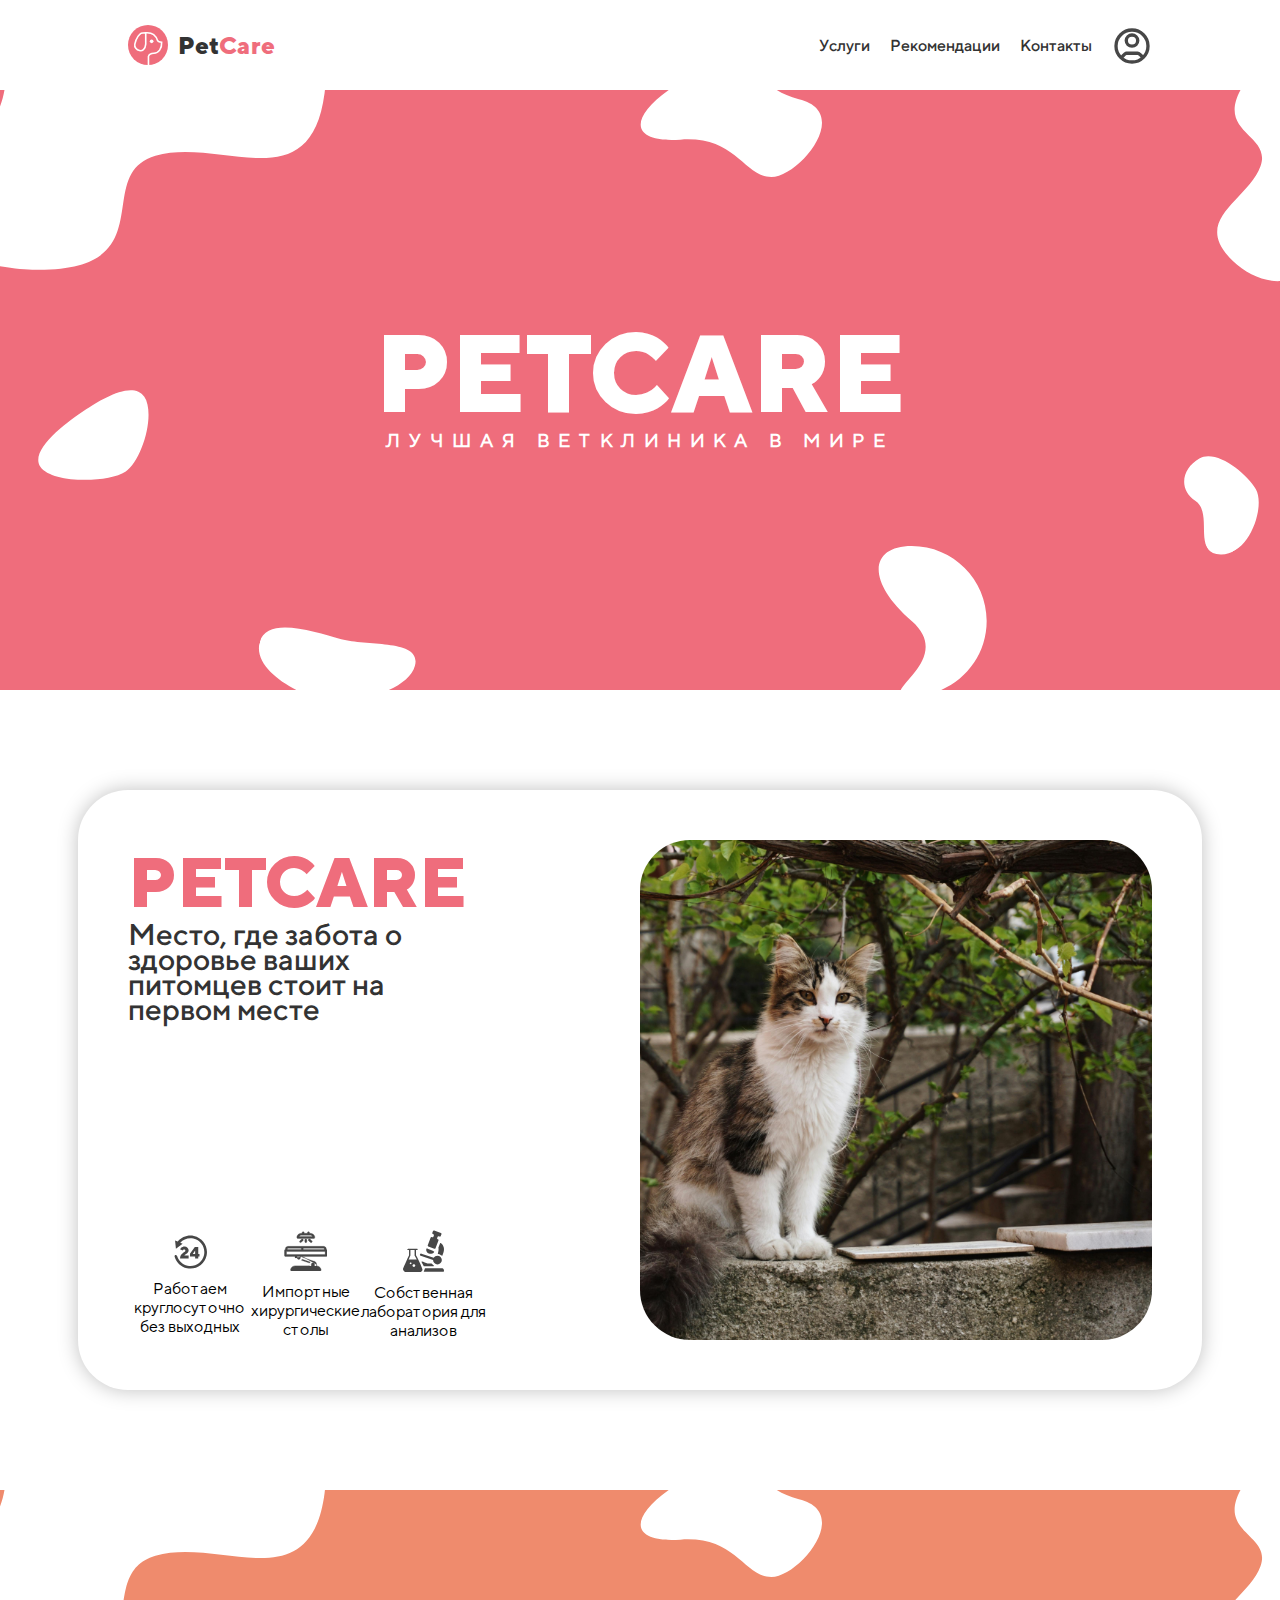
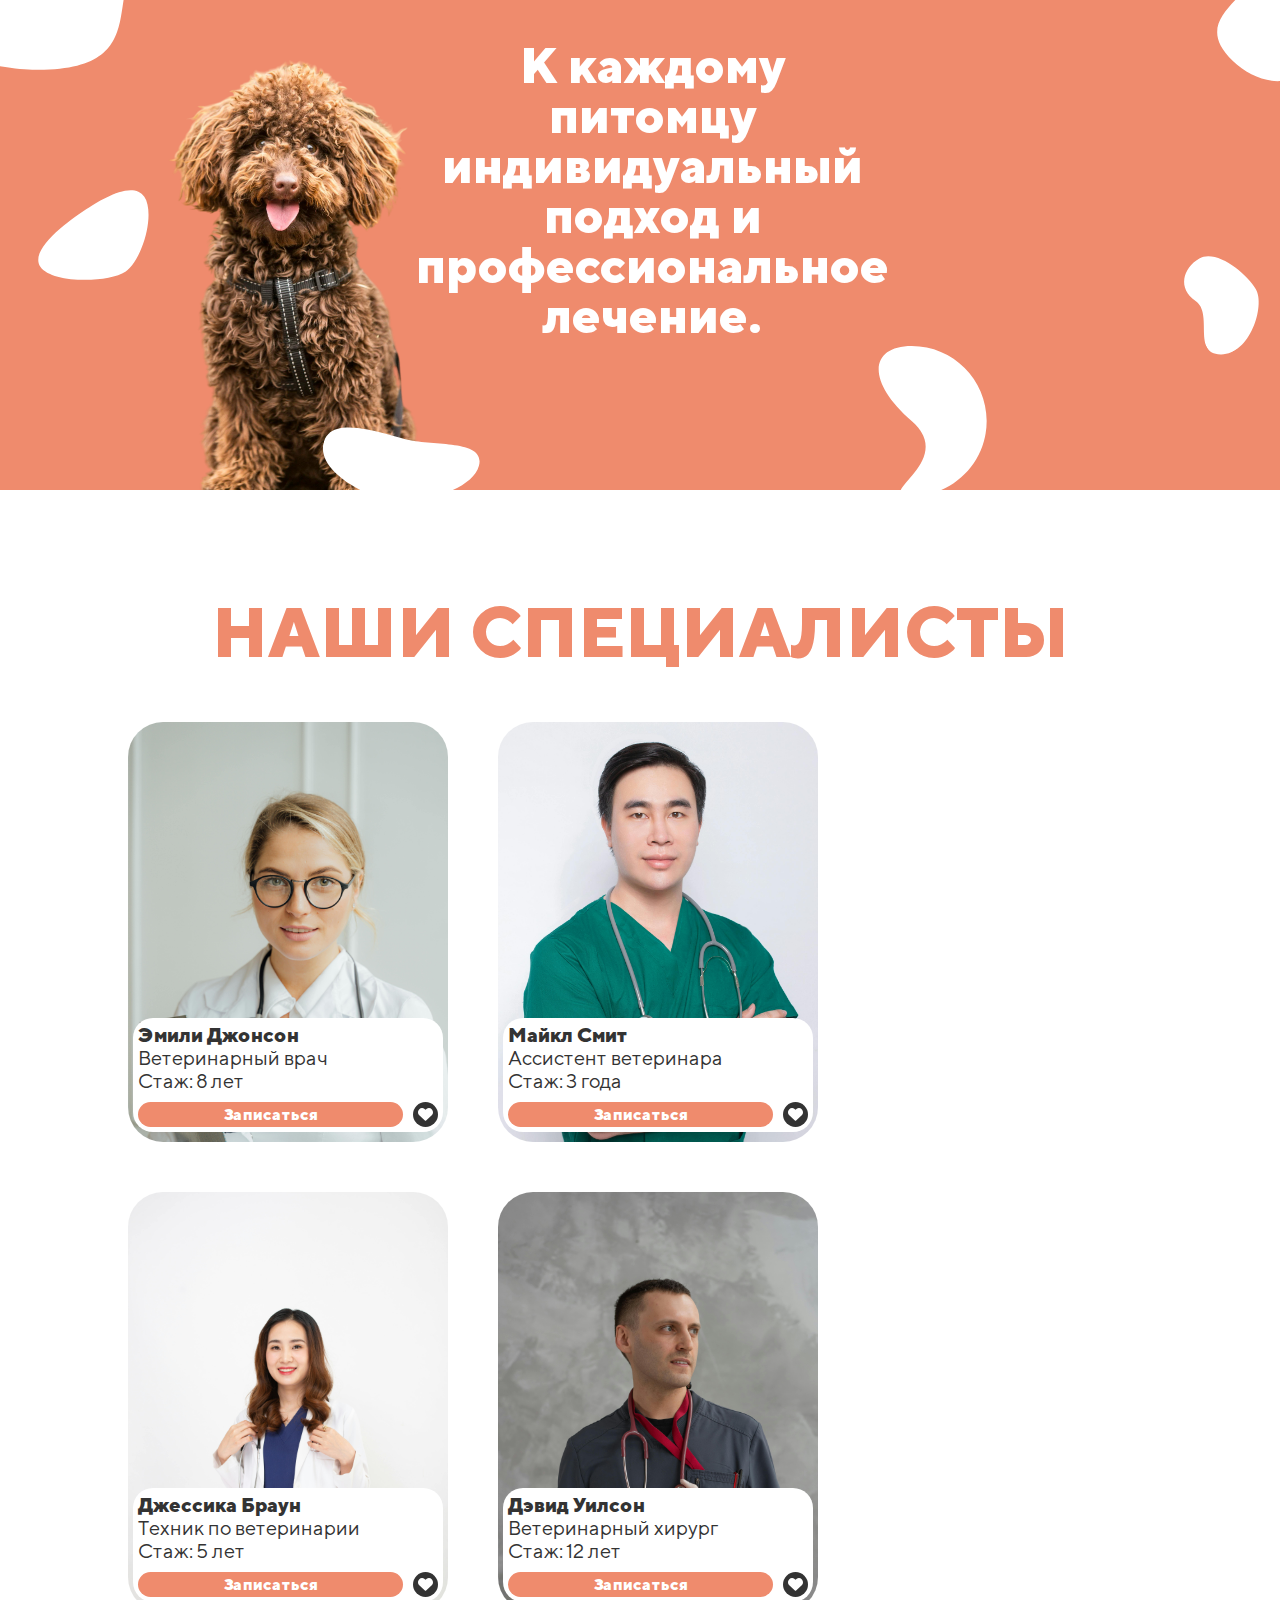
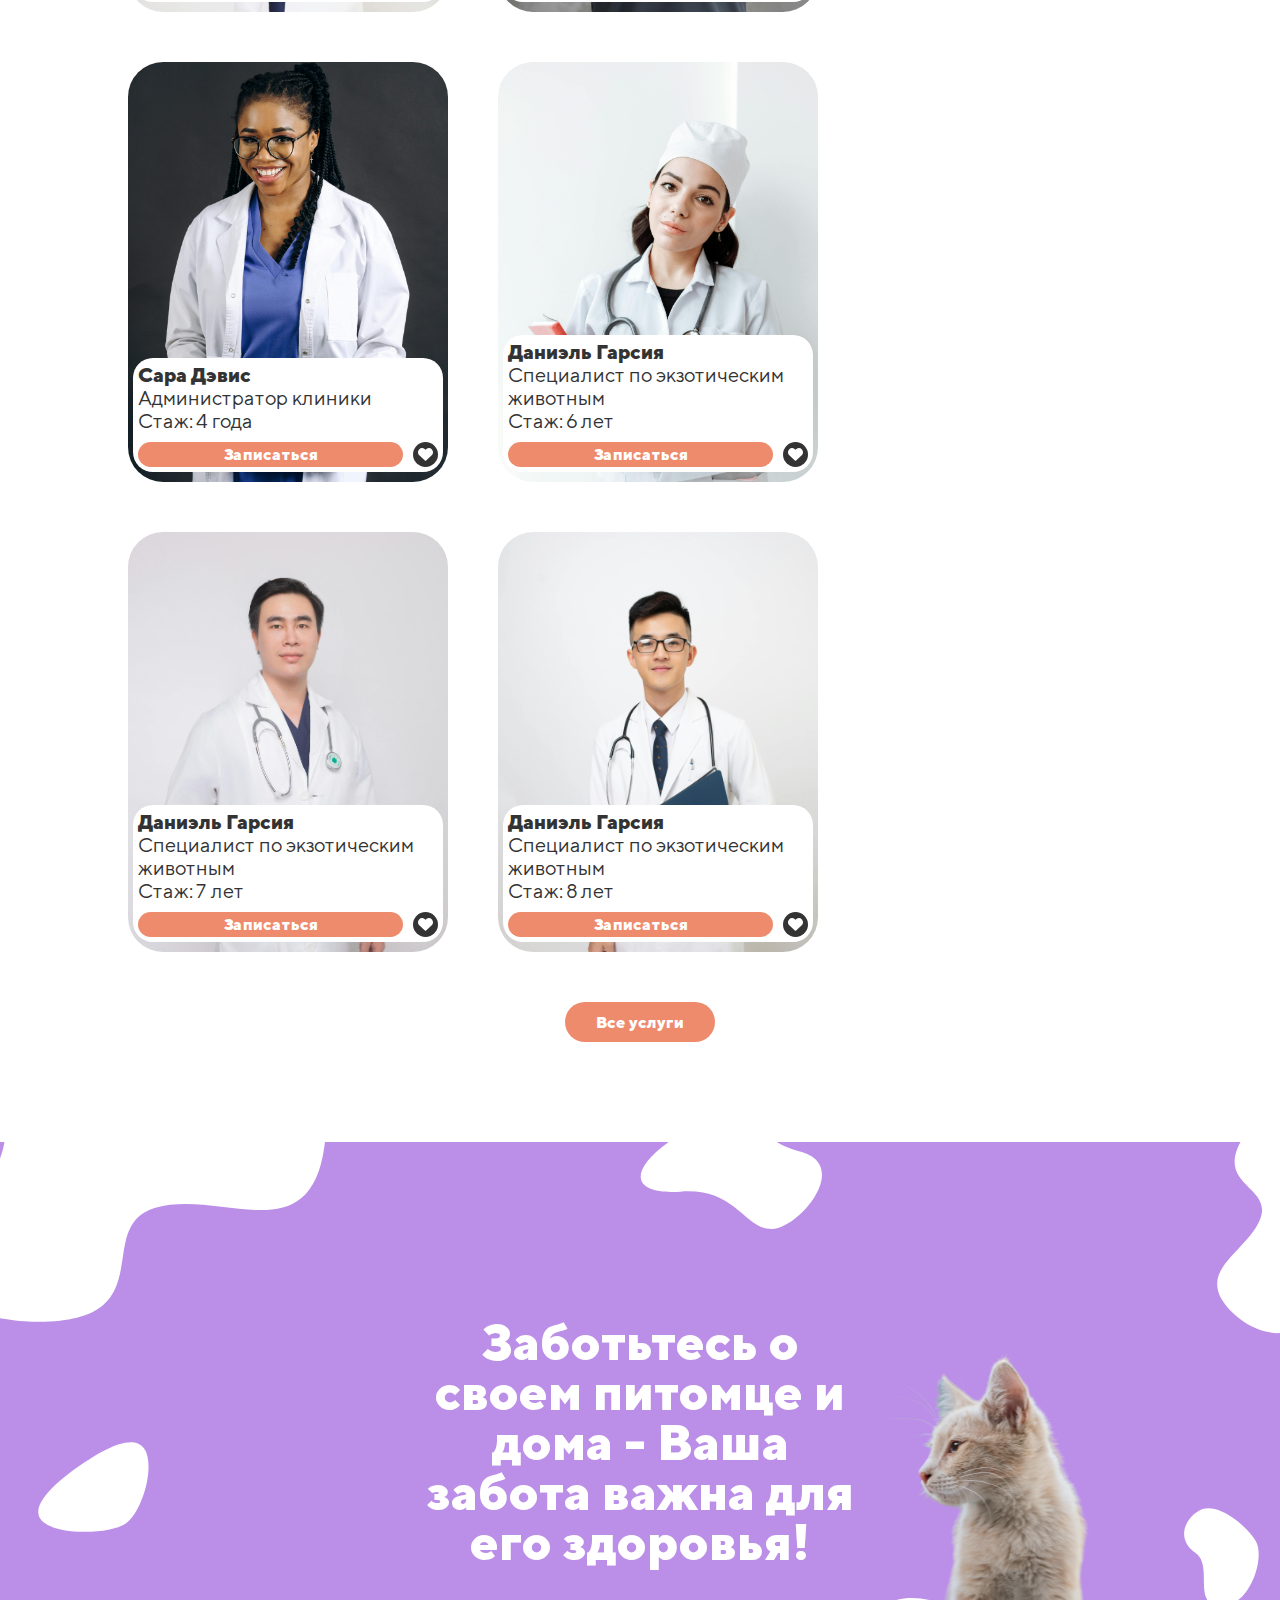
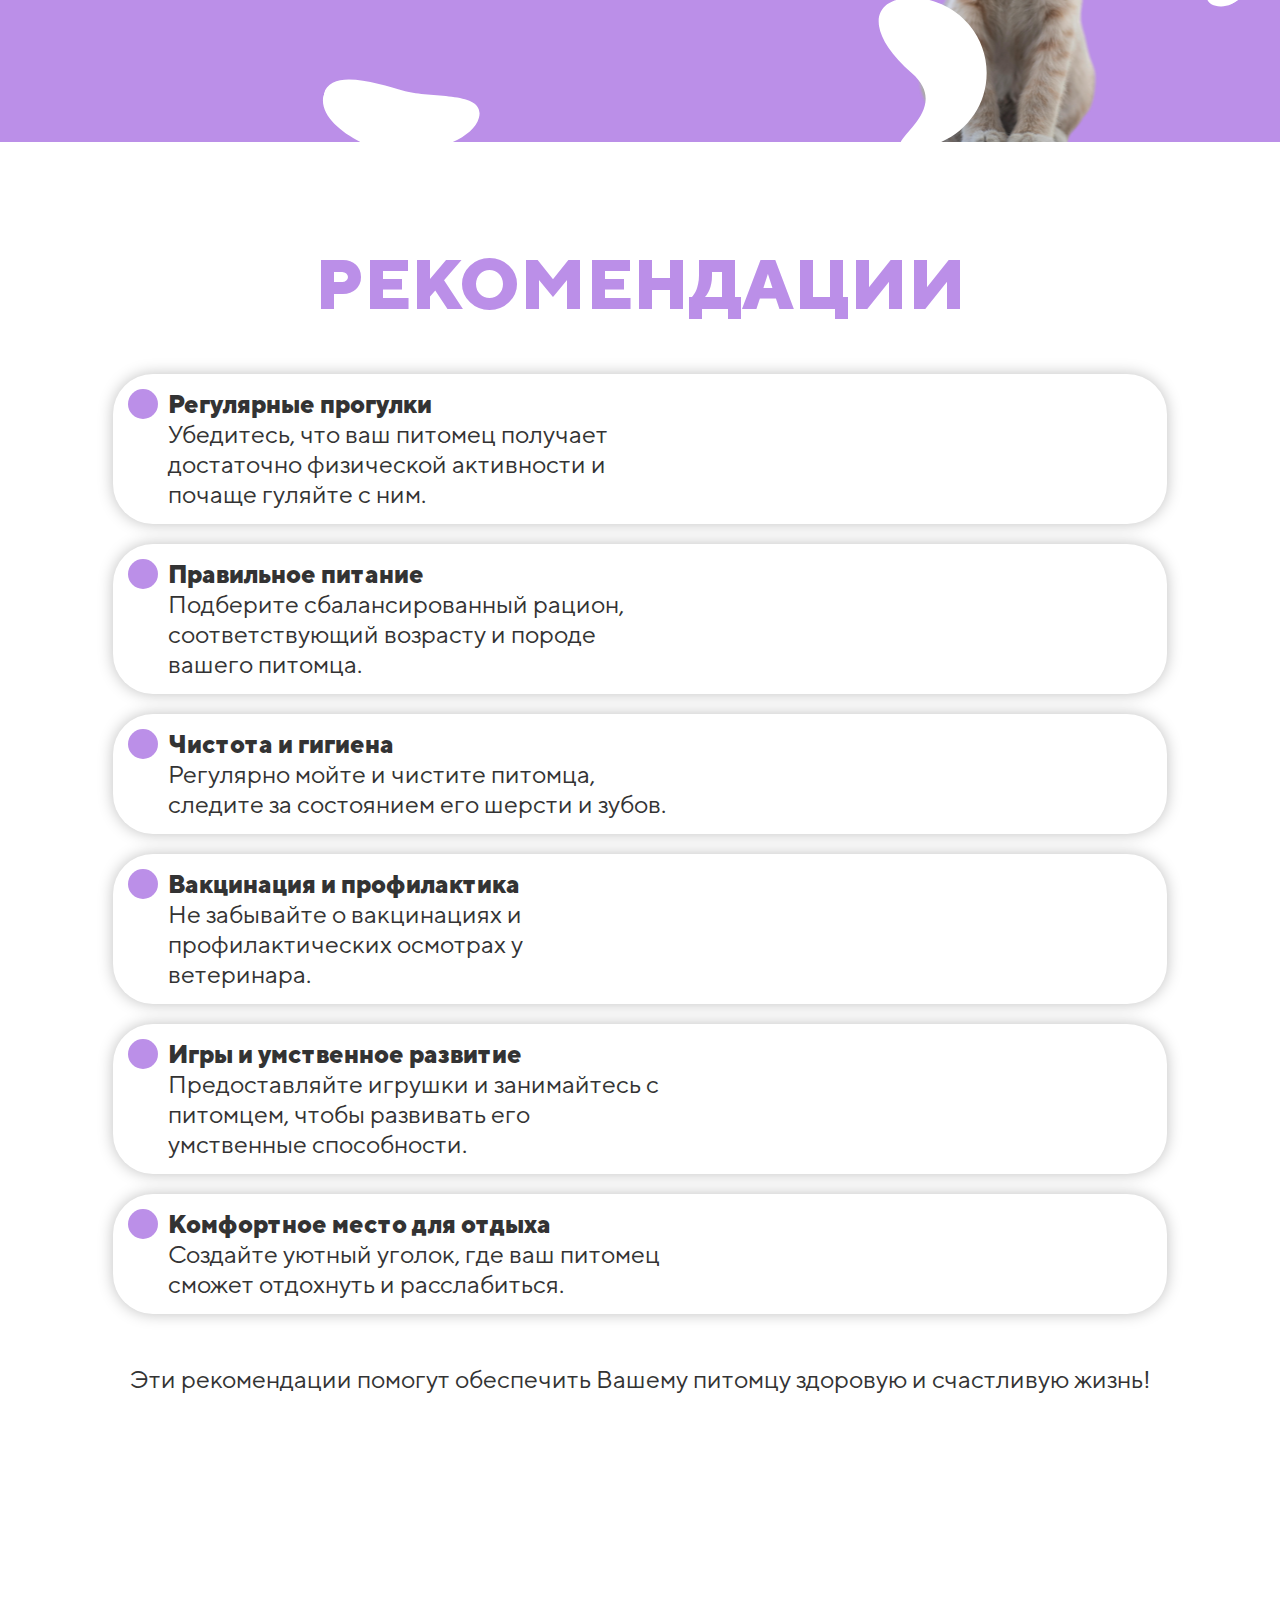
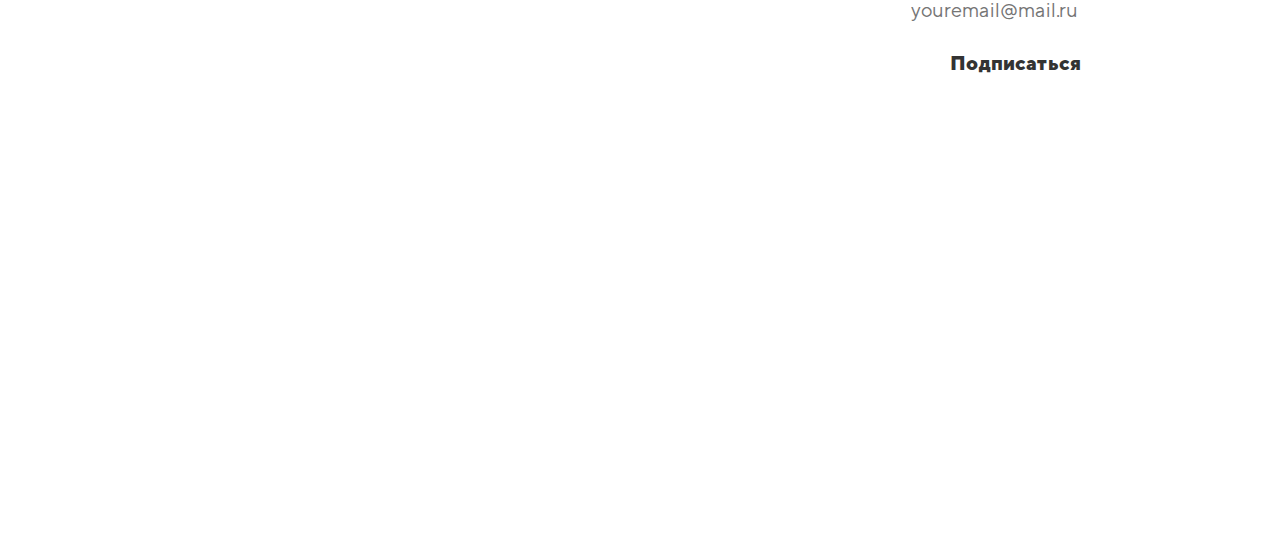
==== commit 139a101a: "development website - fixes" ====
--- a/index.html
+++ b/index.html
@@ -1,5 +1,5 @@
 <!DOCTYPE html>
-<html lang="en">
+<html lang="ru">
 <head>
     <meta charset="UTF-8">
     <meta name="viewport" content="width=device-width, initial-scale=1.0">
@@ -7,7 +7,7 @@
     <link rel="stylesheet" href="css/style.css">
     <link rel="stylesheet" href="css/index.css">
     <title>PetCare</title>
-    <link rel="icon" href="Figma/Website layout/UI Elements/logo.svg" type="imgage/svg">
+    <link rel="icon" href="Figma/Website_layout/UI_Elements/logo.svg" type="imgage/svg">
 </head>
 <body>
 
@@ -36,17 +36,17 @@
 
         <section id="banner_main" class="banner_main">
             <div class="banner_main__title">
-                <p class="banner_main__title_text">PetCare</p>
-                <p class="banner_main__slogan">Лучшая ветклиника в мире</span></p>
+                <h2 class="banner_main__title_text">PetCare</h2>
+                <p class="banner_main__slogan">Лучшая ветклиника в мире</p>
             </div>
             <div class="banner_main__bubbles">
-                <img src="Figma/Website layout/UI Elements/Bubbles/Ellipse 1.svg" alt="Декоративная фигура" class="bubble b1">
-                <img src="Figma/Website layout/UI Elements/Bubbles/Ellipse 2.svg" alt="Декоративная фигура" class="bubble b2">
-                <img src="Figma/Website layout/UI Elements/Bubbles/Ellipse 3.svg" alt="Декоративная фигура" class="bubble b3">
-                <img src="Figma/Website layout/UI Elements/Bubbles/Ellipse 4.svg" alt="Декоративная фигура" class="bubble b4">
-                <img src="Figma/Website layout/UI Elements/Bubbles/Ellipse 5.svg" alt="Декоративная фигура" class="bubble b5">
-                <img src="Figma/Website layout/UI Elements/Bubbles/Ellipse 6.svg" alt="Декоративная фигура" class="bubble b6">
-                <img src="Figma/Website layout/UI Elements/Bubbles/Ellipse 7.svg" alt="Декоративная фигура" class="bubble b7">
+                <img src="Figma/Website_layout/UI_Elements/Bubbles/bubble-1.svg" alt="Декоративная фигура" class="bubble b1">
+                <img src="Figma/Website_layout/UI_Elements/Bubbles/bubble-2.svg" alt="Декоративная фигура" class="bubble b2">
+                <img src="Figma/Website_layout/UI_Elements/Bubbles/bubble-3.svg" alt="Декоративная фигура" class="bubble b3">
+                <img src="Figma/Website_layout/UI_Elements/Bubbles/bubble-4.svg" alt="Декоративная фигура" class="bubble b4">
+                <img src="Figma/Website_layout/UI_Elements/Bubbles/bubble-5.svg" alt="Декоративная фигура" class="bubble b5">
+                <img src="Figma/Website_layout/UI_Elements/Bubbles/bubble-6.svg" alt="Декоративная фигура" class="bubble b6">
+                <img src="Figma/Website_layout/UI_Elements/Bubbles/bubble-7.svg" alt="Декоративная фигура" class="bubble b7">
             </div>
         </section>
 
@@ -55,24 +55,24 @@
             <div class="section_about__info">
 
                 <div class="section_about__slogan">
-                    <p class="section_about__title">PetCare</p>
+                    <h2 class="section_about__title">PetCare</h2>
                     <p class="section_about__text">Место, где забота о здоровье ваших питомцев стоит на первом месте</p>
                 </div>
                 
                 <div class="section_about__facts">
 
                     <div class="section_about__fact section_about__time">
-                        <img src="Figma/Website layout/UI Elements/24.svg" alt="24 часа">
+                        <img src="Figma/Website_layout/UI_Elements/24-gray.svg" alt="24 часа">
                         <p>Работаем круглосуточно без выходных</p>
                     </div>
 
                     <div class="section_about__fact section_about__hirurg">
-                        <img src="Figma/Website layout/UI Elements/hirurg.svg" alt="Хирургический стол">
+                        <img src="Figma/Website_layout/UI_Elements/hirurg.svg" alt="Хирургический стол">
                         <p>Импортные хирургические столы</p>
                     </div>
 
                     <div class="section_about__fact section_about__laboratory">
-                        <img src="Figma/Website layout/UI Elements/laboratory.svg" alt="Лаборатория">
+                        <img src="Figma/Website_layout/UI_Elements/laboratory.svg" alt="Лаборатория">
                         <p>Собственная лаборатория для анализов</p>
                     </div>
 
@@ -80,31 +80,31 @@
 
             </div>
 
-            <div class="section_about__image" aria-label="Фото кошки"></div>
+            <div class="section_about__image"></div>
 
         </section>
 
         <section id="banner_specialists" class="banner_specialists">
-            <p class="banner_specialists__title">К каждому питомцу индивидуальный подход
-                и профессиональное лечение.</p>
-            <img src="Figma/Website layout/media/brown_dog.png" alt="Коричневая собака" class="banner_specialists__dog">
+            <h2 class="banner_specialists__title">К каждому питомцу индивидуальный подход
+                и профессиональное лечение.</h2>
+            <img src="Figma/Website_layout/media/brown_dog.png" alt="Коричневая собака" class="banner_specialists__dog">
             <div class="banner_specialists__bubbles">
-                <img src="Figma/Website layout/UI Elements/Bubbles/Ellipse 1.svg" alt="Декоративная фигура" class="bubble b1">
-                <img src="Figma/Website layout/UI Elements/Bubbles/Ellipse 2.svg" alt="Декоративная фигура" class="bubble b2">
-                <img src="Figma/Website layout/UI Elements/Bubbles/Ellipse 3.svg" alt="Декоративная фигура" class="bubble b3">
-                <img src="Figma/Website layout/UI Elements/Bubbles/Ellipse 4.svg" alt="Декоративная фигура" class="bubble b4">
-                <img src="Figma/Website layout/UI Elements/Bubbles/Ellipse 5.svg" alt="Декоративная фигура" class="bubble b5">
-                <img src="Figma/Website layout/UI Elements/Bubbles/Ellipse 6.svg" alt="Декоративная фигура" class="bubble b6">
-                <img src="Figma/Website layout/UI Elements/Bubbles/Ellipse 7.svg" alt="Декоративная фигура" class="bubble b7">
+                <img src="Figma/Website_layout/UI_Elements/Bubbles/bubble-1.svg" alt="Декоративная фигура" class="bubble b1">
+                <img src="Figma/Website_layout/UI_Elements/Bubbles/bubble-2.svg" alt="Декоративная фигура" class="bubble b2">
+                <img src="Figma/Website_layout/UI_Elements/Bubbles/bubble-3.svg" alt="Декоративная фигура" class="bubble b3">
+                <img src="Figma/Website_layout/UI_Elements/Bubbles/bubble-4.svg" alt="Декоративная фигура" class="bubble b4">
+                <img src="Figma/Website_layout/UI_Elements/Bubbles/bubble-5.svg" alt="Декоративная фигура" class="bubble b5">
+                <img src="Figma/Website_layout/UI_Elements/Bubbles/bubble-6.svg" alt="Декоративная фигура" class="bubble b6">
+                <img src="Figma/Website_layout/UI_Elements/Bubbles/bubble-7.svg" alt="Декоративная фигура" class="bubble b7">
             </div>
         </section>
 
         <section class="section_specialists">
-            <p class="section_specialists__title">Наши специалисты</p>
+            <h2 class="section_specialists__title">Наши специалисты</h2>
 
             <div class="section_specialists__list">
 
-                <div class="section_specialists__doctor d1" style="background-image: url('Figma/Website layout/media/doctor 1.jpg');">
+                <div class="section_specialists__doctor d1" style="background-image: url('Figma/Website_layout/media/doctor-1.jpg');">
                     <div class="section_specialists__doctor_info_card">
                         <div class="section_specialists__doctor_info">
                             <p class="name">Эмили Джонсон</p>
@@ -113,16 +113,15 @@
                         </div>
                         <div class="section_specialists__doctor_buttons">
                             <a href="booking.html" role="button" class="button__booking">Записаться</a>
-                            <a href="about_doctor.html" role="button" class="button__about">?</a>
                             <label for="favorite1" class="button_favorite">
                                 <input type="checkbox" id="favorite1">
-                                <div class="button_favorite__button" role="button"><img src="Figma/Website layout/UI Elements/heart 2.svg" alt="Сердечко"></div>
+                                <span class="button_favorite__button" role="button"><img src="Figma/Website_layout/UI_Elements/heart.svg" alt="Сердечко"></span>
                             </label>
                         </div>
                     </div>
                 </div>
                 
-                <div class="section_specialists__doctor d2" style="background-image: url('Figma/Website layout/media/doctor 2.jpg');">
+                <div class="section_specialists__doctor d2" style="background-image: url('Figma/Website_layout/media/doctor-2.jpg');">
                     <div class="section_specialists__doctor_info_card">
                         <div class="section_specialists__doctor_info">
                             <p class="name">Майкл Смит</p>
@@ -131,16 +130,15 @@
                         </div>
                         <div class="section_specialists__doctor_buttons">
                             <a href="booking.html" role="button" class="button__booking">Записаться</a>
-                            <a href="about_doctor.html" role="button" class="button__about">?</a>
                             <label for="favorite2" class="button_favorite">
                                 <input type="checkbox" id="favorite2">
-                                <div class="button_favorite__button"><img src="Figma/Website layout/UI Elements/heart 2.svg" alt="Сердечко"></div>
-                            </label>
-                        </div>
-                    </div>
-                </div>
-
-                <div class="section_specialists__doctor d3" style="background-image: url('Figma/Website layout/media/doctor 3.jpg');">
+                                <span class="button_favorite__button"><img src="Figma/Website_layout/UI_Elements/heart.svg" alt="Сердечко"></span>
+                            </label>
+                        </div>
+                    </div>
+                </div>
+
+                <div class="section_specialists__doctor d3" style="background-image: url('Figma/Website_layout/media/doctor-3.jpg');">
                     <div class="section_specialists__doctor_info_card">
                         <div class="section_specialists__doctor_info">
                             <p class="name">Джессика Браун</p>
@@ -149,16 +147,15 @@
                         </div>
                         <div class="section_specialists__doctor_buttons">
                             <a href="booking.html" role="button" class="button__booking">Записаться</a>
-                            <a href="about_doctor.html" role="button" class="button__about">?</a>
                             <label for="favorite3" class="button_favorite">
                                 <input type="checkbox" id="favorite3">
-                                <div class="button_favorite__button"><img src="Figma/Website layout/UI Elements/heart 2.svg" alt="Сердечко"></div>
-                            </label>
-                        </div>
-                    </div>
-                </div>
-
-                <div class="section_specialists__doctor d4" style="background-image: url('Figma/Website layout/media/doctor 4.jpg');">
+                                <span class="button_favorite__button"><img src="Figma/Website_layout/UI_Elements/heart.svg" alt="Сердечко"></span>
+                            </label>
+                        </div>
+                    </div>
+                </div>
+
+                <div class="section_specialists__doctor d4" style="background-image: url('Figma/Website_layout/media/doctor-4.jpg');">
                     <div class="section_specialists__doctor_info_card">
                         <div class="section_specialists__doctor_info">
                             <p class="name">Дэвид Уилсон</p>
@@ -167,16 +164,15 @@
                         </div>
                         <div class="section_specialists__doctor_buttons">
                             <a href="booking.html" role="button" class="button__booking">Записаться</a>
-                            <a href="about_doctor.html" role="button" class="button__about">?</a>
                             <label for="favorite4" class="button_favorite">
                                 <input type="checkbox" id="favorite4">
-                                <div class="button_favorite__button"><img src="Figma/Website layout/UI Elements/heart 2.svg" alt="Сердечко"></div>
+                                <span class="button_favorite__button"><img src="Figma/Website_layout/UI_Elements/heart.svg" alt="Сердечко"></span>
                             </label>
                         </div>
                     </div>
                 </div>
                 
-                <div class="section_specialists__doctor d5" style="background-image: url('Figma/Website layout/media/doctor 5.jpg');">
+                <div class="section_specialists__doctor d5" style="background-image: url('Figma/Website_layout/media/doctor-5.jpg');">
                     <div class="section_specialists__doctor_info_card">
                         <div class="section_specialists__doctor_info">
                             <p class="name">Сара Дэвис</p>
@@ -185,16 +181,15 @@
                         </div>
                         <div class="section_specialists__doctor_buttons">
                             <a href="booking.html" role="button" class="button__booking">Записаться</a>
-                            <a href="about_doctor.html" role="button" class="button__about">?</a>
                             <label for="favorite5" class="button_favorite">
                                 <input type="checkbox" id="favorite5">
-                                <div class="button_favorite__button"><img src="Figma/Website layout/UI Elements/heart 2.svg" alt="Сердечко"></div>
-                            </label>
-                        </div>
-                    </div>
-                </div>
-
-                <div class="section_specialists__doctor d6" style="background-image: url('Figma/Website layout/media/doctor 6.jpg');">
+                                <span class="button_favorite__button"><img src="Figma/Website_layout/UI_Elements/heart.svg" alt="Сердечко"></span>
+                            </label>
+                        </div>
+                    </div>
+                </div>
+
+                <div class="section_specialists__doctor d6" style="background-image: url('Figma/Website_layout/media/doctor-6.jpg');">
                     <div class="section_specialists__doctor_info_card">
                         <div class="section_specialists__doctor_info">
                             <p class="name">Даниэль Гарсия</p>
@@ -203,16 +198,15 @@
                         </div>
                         <div class="section_specialists__doctor_buttons">
                             <a href="booking.html" role="button" class="button__booking">Записаться</a>
-                            <a href="about_doctor.html" role="button" class="button__about">?</a>
                             <label for="favorite6" class="button_favorite">
                                 <input type="checkbox" id="favorite6">
-                                <div class="button_favorite__button"><img src="Figma/Website layout/UI Elements/heart 2.svg" alt="Сердечко"></div>
-                            </label>
-                        </div>
-                    </div>
-                </div>
-
-                <div class="section_specialists__doctor d7" style="background-image: url('Figma/Website layout/media/doctor 7.jpg');">
+                                <span class="button_favorite__button"><img src="Figma/Website_layout/UI_Elements/heart.svg" alt="Сердечко"></span>
+                            </label>
+                        </div>
+                    </div>
+                </div>
+
+                <div class="section_specialists__doctor d7" style="background-image: url('Figma/Website_layout/media/doctor-7.jpg');">
                     <div class="section_specialists__doctor_info_card">
                         <div class="section_specialists__doctor_info">
                             <p class="name">Даниэль Гарсия</p>
@@ -221,16 +215,15 @@
                         </div>
                         <div class="section_specialists__doctor_buttons">
                             <a href="booking.html" role="button" class="button__booking">Записаться</a>
-                            <a href="about_doctor.html" role="button" class="button__about">?</a>
                             <label for="favorite7" class="button_favorite">
                                 <input type="checkbox" id="favorite7">
-                                <div class="button_favorite__button"><img src="Figma/Website layout/UI Elements/heart 2.svg" alt="Сердечко"></div>
-                            </label>
-                        </div>
-                    </div>
-                </div>
-
-                <div class="section_specialists__doctor d8" style="background-image: url('Figma/Website layout/media/doctor 8.jpg');">
+                                <span class="button_favorite__button"><img src="Figma/Website_layout/UI_Elements/heart.svg" alt="Сердечко"></span>
+                            </label>
+                        </div>
+                    </div>
+                </div>
+
+                <div class="section_specialists__doctor d8" style="background-image: url('Figma/Website_layout/media/doctor-8.jpg');">
                     <div class="section_specialists__doctor_info_card">
                         <div class="section_specialists__doctor_info">
                             <p class="name">Даниэль Гарсия</p>
@@ -239,10 +232,9 @@
                         </div>
                         <div class="section_specialists__doctor_buttons">
                             <a href="booking.html" role="button" class="button__booking">Записаться</a>
-                            <a href="about_doctor.html" role="button" class="button__about">?</a>
                             <label for="favorite8" class="button_favorite">
                                 <input type="checkbox" id="favorite8">
-                                <div class="button_favorite__button"><img src="Figma/Website layout/UI Elements/heart 2.svg" alt="Сердечко"></div>
+                                <span class="button_favorite__button"><img src="Figma/Website_layout/UI_Elements/heart.svg" alt="Сердечко"></span>
                             </label>
                         </div>
                     </div>
@@ -254,22 +246,22 @@
         </section>
 
         <section id="banner_recomendations" class="banner_recomendations">
-            <p class="banner_recomendations__title">Заботьтесь о своем питомце и дома -
-                Ваша забота важна для его здоровья!</p>
-            <img src="Figma/Website layout/media/white_cat.png" alt="Белые кот" class="banner_recomendations__cat">
+            <h2 class="banner_recomendations__title">Заботьтесь о своем питомце и дома -
+                Ваша забота важна для его здоровья!</h2>
+            <img src="Figma/Website_layout/media/white_cat.png" alt="Белые кот" class="banner_recomendations__cat">
             <div class="banner_recomendations__bubbles">
-                <img src="Figma/Website layout/UI Elements/Bubbles/Ellipse 1.svg" alt="Декоративная фигура" class="bubble b1">
-                <img src="Figma/Website layout/UI Elements/Bubbles/Ellipse 2.svg" alt="Декоративная фигура" class="bubble b2">
-                <img src="Figma/Website layout/UI Elements/Bubbles/Ellipse 3.svg" alt="Декоративная фигура" class="bubble b3">
-                <img src="Figma/Website layout/UI Elements/Bubbles/Ellipse 4.svg" alt="Декоративная фигура" class="bubble b4">
-                <img src="Figma/Website layout/UI Elements/Bubbles/Ellipse 5.svg" alt="Декоративная фигура" class="bubble b5">
-                <img src="Figma/Website layout/UI Elements/Bubbles/Ellipse 6.svg" alt="Декоративная фигура" class="bubble b6">
-                <img src="Figma/Website layout/UI Elements/Bubbles/Ellipse 7.svg" alt="Декоративная фигура" class="bubble b7">
+                <img src="Figma/Website_layout/UI_Elements/Bubbles/bubble-1.svg" alt="Декоративная фигура" class="bubble b1">
+                <img src="Figma/Website_layout/UI_Elements/Bubbles/bubble-2.svg" alt="Декоративная фигура" class="bubble b2">
+                <img src="Figma/Website_layout/UI_Elements/Bubbles/bubble-3.svg" alt="Декоративная фигура" class="bubble b3">
+                <img src="Figma/Website_layout/UI_Elements/Bubbles/bubble-4.svg" alt="Декоративная фигура" class="bubble b4">
+                <img src="Figma/Website_layout/UI_Elements/Bubbles/bubble-5.svg" alt="Декоративная фигура" class="bubble b5">
+                <img src="Figma/Website_layout/UI_Elements/Bubbles/bubble-6.svg" alt="Декоративная фигура" class="bubble b6">
+                <img src="Figma/Website_layout/UI_Elements/Bubbles/bubble-7.svg" alt="Декоративная фигура" class="bubble b7">
             </div>
         </section>
 
         <section class="recomendations" id="recomendations">
-            <p class="recomendations__title">Рекомендации</p>
+            <h2 class="recomendations__title">Рекомендации</h2>
             
             <div class="recomendations__list">
 
@@ -323,7 +315,7 @@
 
             </div>
 
-            <p class="recomendations__info">Эти рекомендации помогут обеспечить Вашему питомцу здоровую и счастливую жизнь!</p>
+            <h4 class="recomendations__info">Эти рекомендации помогут обеспечить Вашему питомцу здоровую и счастливую жизнь!</h4>
 
         </section>
 
@@ -331,39 +323,39 @@
 
     <footer>
 
-        <video autoplay loop muted src="Figma/Website layout/media/walk_cat.mp4"></video>
+        <video autoplay loop muted src="Figma/Website_layout/media/walk_cat.mp4"></video>
         
         <div class="contacts" id="contacts">
-            <p class="contacts__title">Контакты</p>
+            <h3 class="contacts__title">Контакты</h3>
             <div class="contacts__info">
                 <div class="contacts__contact contacts__location">
-                    <img src="Figma/Website layout/UI Elements/location.svg" alt="Метка локации">
+                    <img src="Figma/Website_layout/UI_Elements/location.svg" alt="Метка локации">
                     <p>ул. Зоологическая, 15, г. Москва, Россия</p>
                 </div>
                 <div class="contacts__contact contacts__telephone">
-                    <img src="Figma/Website layout/UI Elements/phone.svg" alt="Смартфон">
+                    <img src="Figma/Website_layout/UI_Elements/phone.svg" alt="Смартфон">
                     <p>+7 (495) 123-45-67</p>
                 </div>
                 <div class="contacts__contact contacts__email">
-                    <img src="Figma/Website layout/UI Elements/mail.svg" alt="Почтовое письмо">
+                    <img src="Figma/Website_layout/UI_Elements/mail.svg" alt="Почтовое письмо">
                     <p>petcare@mail.ru</p>
                 </div>
                 <div class="contacts__contact contacts__time">
-                    <img src="Figma/Website layout/UI Elements/24.svg" alt="24 часа">
+                    <img src="Figma/Website_layout/UI_Elements/24.svg" alt="24 часа">
                     <p>Круглосуточно, без выходных</p>
                 </div>
             </div>
             <div class="contacts__links">
-                <a href="t.me/ia_panorama_mospolytech" class="contacts__link contacts__telegram"><img src="Figma/Website layout/UI Elements/telegram.svg" alt="Логотип телеграм"></a>
-                <a href="https://vk.com/kuratortv" class="contacts__link contacts__vk"><img src="Figma/Website layout/UI Elements/vk.svg" alt="Логотип ВК"></a>
-                <a href="mail.ru" class="contacts__link contacts__mail"><img src="Figma/Website layout/UI Elements/mail.svg" alt="Логотип почты"></a>
-                <a href="tel:+79186579733" class="contacts__link contacts_phone"><img src="Figma/Website layout/UI Elements/phone.svg" alt="Логотип телефона"></a>
+                <a href="t.me/ia_panorama_mospolytech" class="contacts__link contacts__telegram"><img src="Figma/Website_layout/UI_Elements/telegram.svg" alt="Логотип телеграм"></a>
+                <a href="https://vk.com/kuratortv" class="contacts__link contacts__vk"><img src="Figma/Website_layout/UI_Elements/vk.svg" alt="Логотип ВК"></a>
+                <a href="mail.ru" class="contacts__link contacts__mail"><img src="Figma/Website_layout/UI_Elements/mail.svg" alt="Логотип почты"></a>
+                <a href="tel:+79186579733" class="contacts__link contacts_phone"><img src="Figma/Website_layout/UI_Elements/phone.svg" alt="Логотип телефона"></a>
             </div>
         </div>
 
         <div class="subscribe">
-            <p class="subscribe__title">Подписка на новости</p>
-            <form action="">
+            <h3 class="subscribe__title">Подписка на новости</h3>
+            <form action="/subscribe" method="POST">
                 <input required type="email" placeholder="youremail@mail.ru" class="subscribe__input">
                 <button type="submit" class="button__subscribe">Подписаться</button>
             </form>
--- a/css/style.css
+++ b/css/style.css
@@ -61,7 +61,7 @@
     color: white;
 }
 
-p{
+p, h1, h2, h3, h4{
     padding: 0;
     margin: 0;
     cursor: default;
@@ -99,7 +99,7 @@
 }
 
 .menu__logotype{
-    background-image: url("../Figma/Website layout/UI Elements/logo.svg");
+    background-image: url("../Figma/Website_layout/UI_Elements/logo.svg");
     background-size: cover;
     width: 40px;
     height: 40px;
@@ -138,12 +138,12 @@
     display: flex;
     height: 40px;
     width: 40px;
-    background-image: url("../Figma/Website layout/UI Elements/sign in.svg");
+    background-image: url("../Figma/Website_layout/UI_Elements/sign_in-gray.svg");
     background-size: cover;
 }
 
 .menu__sign_up:hover{
-    background-image: url("../Figma/Website layout/UI Elements/sign in pink.png");
+    background-image: url("../Figma/Website_layout/UI_Elements/sign_in-pink.svg");
 }
 
 .menu__sign_up--phone{
@@ -355,7 +355,7 @@
     }
 
     .menu__logotype{
-        background-image: url("../Figma/Website layout/UI Elements/logo.svg");
+        background-image: url("../Figma/Website_layout/UI_Elements/logo.svg");
         background-size: cover;
         width: 40px;
         height: 40px;
--- a/css/index.css
+++ b/css/index.css
@@ -121,7 +121,7 @@
     height: 100%;
     width: 50%;
 
-    background-image: url("../Figma/Website layout/media/first_cat.jpg");
+    background-image: url("../Figma/Website_layout/media/first_cat.jpg");
     background-size: cover;
     background-position: 100%;
     border-radius: 50px;
@@ -302,11 +302,12 @@
     background-clip: inherit;
     border-radius: 35px;
     transition: all 0.5s;
+    border: none;
 }
 
 
 .section_specialists__doctor:hover{
-    transform: scale(1.1);
+    transform: scale(1.02);
 }
 
 .section_specialists__doctor_info_card{
@@ -681,7 +682,7 @@
         height: 100%;
         width: 100%;
 
-        background-image: url("../Figma/Website layout/media/first_cat.jpg");
+        background-image: url("../Figma/Website_layout/media/first_cat.jpg");
         background-size: cover;
         background-position: center;
         border-radius: 50px;
@@ -1088,7 +1089,7 @@
         text-align: center;
         word-wrap: break-word
     }
-    
+
 
 }
 
